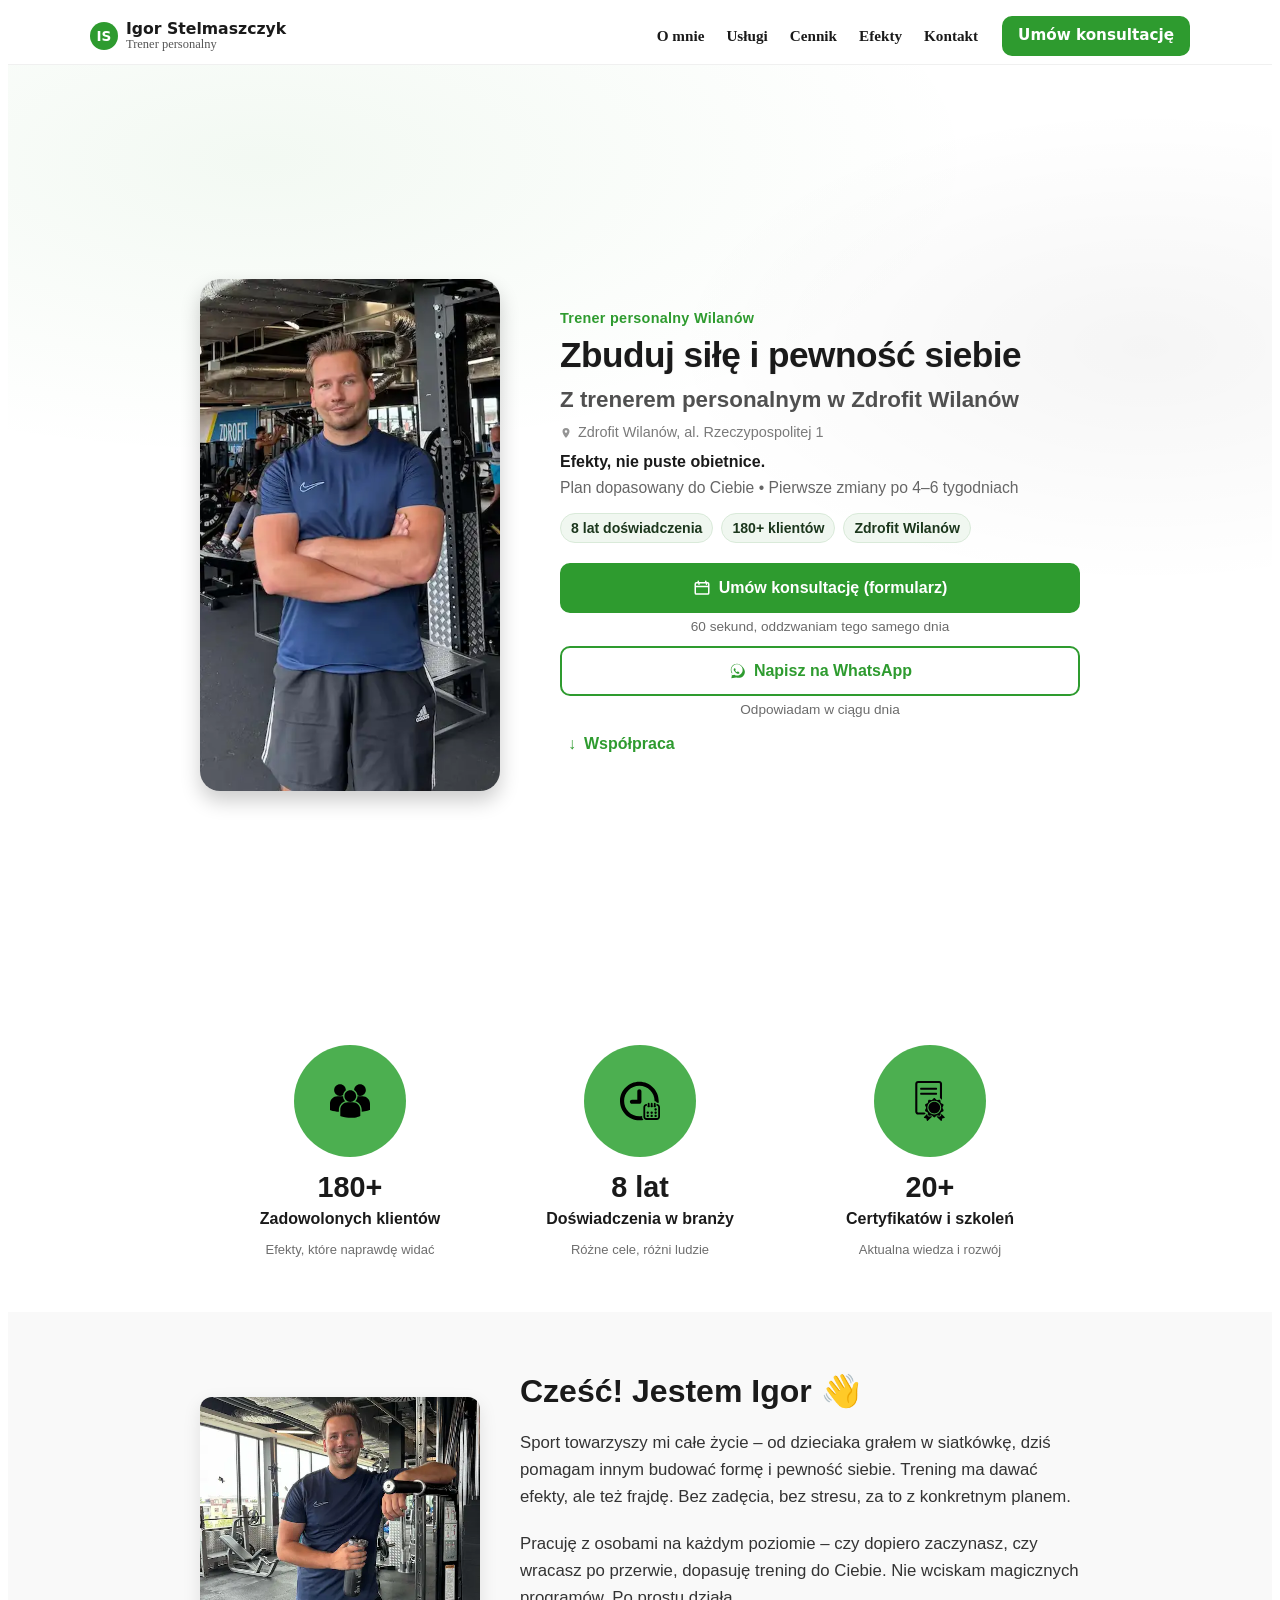
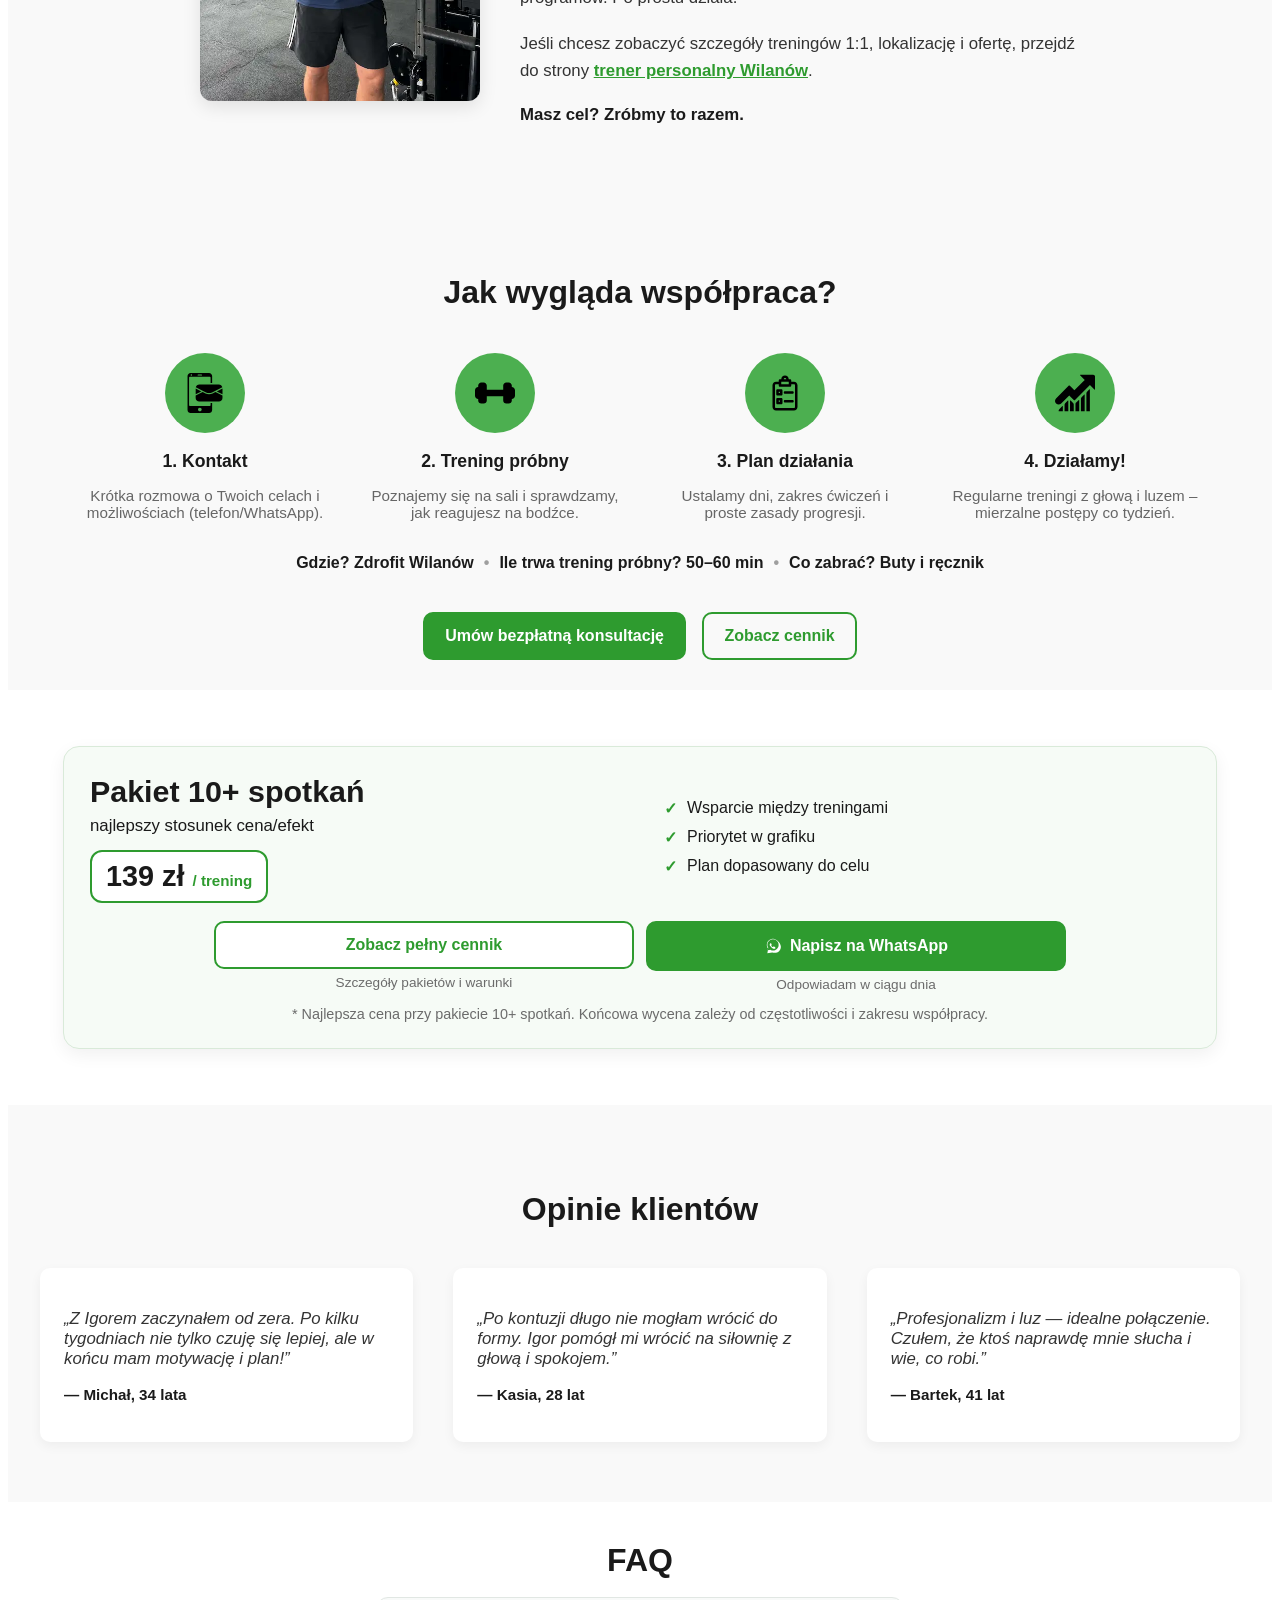
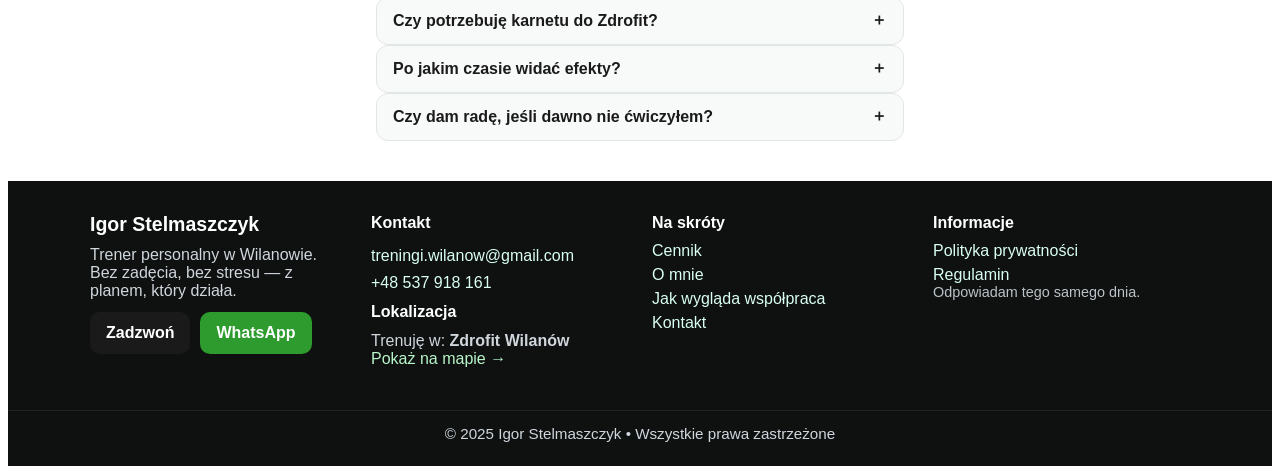
==== index.html @ c5eb010b "Update index.html" ====
<!doctype html>
<html lang="pl">
<head>
  <meta charset="utf-8">
  <meta http-equiv="x-ua-compatible" content="ie=edge">
  <meta name="viewport" content="width=device-width, initial-scale=1, viewport-fit=cover">

  <title>Trener personalny Wilanów — Igor Stelmaszczyk | Zdrofit Wilanów</title>
  <meta name="description" content="Igor Stelmaszczyk — trener personalny w Zdrofit Wilanów. Plan dopasowany do Ciebie, pierwsze zmiany po 4–6 tygodniach. Umów bezpłatną konsultację.">
  <link rel="canonical" href="https://trenerwilanow.pl/">

  <!-- Preload hero (lokalnie z repo /lib/) -->
  <link rel="preload" as="image"
        href="/lib/IMG_4377-1-mf2g7usc.webp"
        imagesrcset="/lib/IMG_4377-1-mf2g7usc.webp"
        imagesizes="300px"
        fetchpriority="high">

  <!-- Open Graph / Twitter (absolutne pod finalną domenę) -->
  <meta property="og:type" content="website">
  <meta property="og:title" content="Trener personalny Wilanów — Igor Stelmaszczyk">
  <meta property="og:description" content="Efekty, nie puste obietnice. Z trenerem personalnym w Zdrofit Wilanów.">
  <meta property="og:image" content="https://trenerwilanow.pl/lib/IMG_4377-1-mf2g7usc.webp">
  <meta property="og:image:width" content="1200">
  <meta property="og:image:height" content="630">
  <meta property="og:url" content="https://trenerwilanow.pl/">
  <meta name="twitter:card" content="summary_large_image">

  <!-- Kolor motywu -->
  <meta name="theme-color" content="#2e9b2f">
  <meta name="color-scheme" content="light">

  <!-- JSON-LD (Person) -->
  <script type="application/ld+json">
  {
    "@context":"https://schema.org",
    "@type":"Person",
    "name":"Igor Stelmaszczyk",
    "jobTitle":"Trener personalny",
    "areaServed":"Warszawa, Wilanów",
    "image":"https://trenerwilanow.pl/lib/IMG_4377-1-mf2g7usc.webp",
    "url":"https://trenerwilanow.pl/",
    "sameAs":[ "https://wa.me/48537918161" ],
    "worksFor":{
      "@type":"HealthClub",
      "name":"Zdrofit Wilanów",
      "address":{"@type":"PostalAddress","streetAddress":"al. Rzeczypospolitej 1","addressLocality":"Warszawa","addressCountry":"PL"}
    },
    "telephone":"+48537918161",
    "email":"treningi.wilanow@gmail.com"
  }
  </script>

  <!-- Reset + fix -->
  <style>
    html{scroll-behavior:smooth}
    html,body{background:#fff; color:#1a1a1a}
    .visually-hidden{position:absolute!important;width:1px;height:1px;margin:-1px;border:0;padding:0;white-space:nowrap;clip-path:inset(50%);clip:rect(0 0 0 0);overflow:hidden}
    #site-header.is-scrolled{ box-shadow:0 8px 16px rgba(0,0,0,.06); border-color:rgba(0,0,0,.03); }
  </style>
</head>
<body>
  <a href="#ig-hero" class="visually-hidden">Przejdź do treści</a>

  <!-- Sprite SVG -->
  <svg xmlns="http://www.w3.org/2000/svg" style="display:none;">
    <symbol id="ico-wa" viewBox="0 0 32 32" fill="currentColor" aria-hidden="true">
      <path d="M19.1 17.4c-.2-.1-1.3-.6-1.5-.7-.2-.1-.4-.1-.6.1-.2.2-.6.7-.7.8-.1.1-.3.2-.6.1-.2-.1-.9-.3-1.7-1-.6-.5-1-1.1-1.1-1.3-.1-.2 0-.4.1-.5s.5-.6.6-.8c.1-.2.1-.4 0-.5s-.6-1.4-.8-1.9-.4-.4-.6-.4h-.5c-.2 0-.5.1-.7.3-.2.2-.9.8-.9 2s1 2.4 1.1 2.6c.1.2 1.9 3 4.5 4.1.6.3 1.1.5 1.5.6.6.2 1.1.2 1.5.1.5-.1 1.3-.5 1.5-1.1.2-.6.2-1.1.1-1.2 0-.1-.2-.1-.4-.2z"/>
      <path d="M16 3C9.9 3 5 7.9 5 14c0 2.5.9 4.8 2.4 6.6L6 29l8.6-1.4c1.4.4 2.9.6 4.4.6 6.1 0 11-4.9 11-11S22.1 3 16 3zm0 20.9c-1.5 0-2.9-.4-4.1-1l-.3-.2-5 .8.9-4.8-.2-.3C6.4 17.1 6 15.6 6 14c0-5.5 4.5-10 10-10s10 4.5 10 10-4.5 9.9-10 9.9z"/>
    </symbol>
  </svg>
  <!-- HEADER -->
  <header id="site-header" role="banner">
    <div class="nav-wrap">
      <a class="brand" href="/" aria-label="Strona główna – Igor Stelmaszczyk">
        <span class="brand-mark" aria-hidden="true">IS</span>
        <span class="brand-text">
          <strong>Igor Stelmaszczyk</strong>
          <em>Trener personalny</em>
        </span>
      </a>

      <nav class="nav" role="navigation" aria-label="Główne">
        <ul>
          <li><a href="/o-mnie">O mnie</a></li>
          <li><a href="/uslugi">Usługi</a></li>
          <li><a href="/cennik">Cennik</a></li>
          <li><a href="/efekty">Efekty</a></li>
          <li><a href="/umow-konsultacje">Kontakt</a></li>
        </ul>
      </nav>

      <div class="cta">
        <a class="hero-button btn-primary cta-desktop" href="/umow-konsultacje" aria-label="Umów konsultację – formularz">Umów konsultację</a>
        <a class="hero-button btn-wa cta-mobile"
           href="https://wa.me/48537918161?text=Cze%C5%9B%C4%87%20Igor%2C%20chc%C4%99%20kr%C3%B3tkiej%20konsultacji%20na%20WhatsApp.%20Imi%C4%99%3A%20__%2C%20cel%3A%20__"
           target="_blank" rel="noopener noreferrer" aria-label="Napisz na WhatsApp – nowa karta">
          <span class="wa-ico" aria-hidden="true">
            <svg width="16" height="16" focusable="false" aria-hidden="true"><use href="#ico-wa"/></svg>
          </span>
          WhatsApp
        </a>
      </div>

      <a href="#site-menu" class="nav-toggle" aria-label="Otwórz menu">
        <span class="bar"></span><span class="bar"></span><span class="bar"></span>
      </a>
    </div>
  </header>

  <!-- Mobile overlay menu -->
  <nav id="site-menu" class="mobile-menu" aria-label="Menu mobilne">
    <a href="#" class="close" aria-label="Zamknij menu">✕</a>
    <a href="/o-mnie">O mnie</a>
    <a href="/uslugi">Usługi</a>
    <a href="/cennik">Cennik</a>
    <a href="/efekty">Efekty</a>
    <a href="/umow-konsultacje">Kontakt</a>
    <a class="wa-link"
       href="https://wa.me/48537918161?text=Cze%C5%9B%C4%87%20Igor%2C%20chc%C4%99%20kr%C3%B3tkiej%20konsultacji%20na%20WhatsApp.%20Imi%C4%99%3A%20__%2C%20cel%3A%20__"
       target="_blank" rel="noopener noreferrer">
       <span class="wa-ico" aria-hidden="true">
         <svg width="16" height="16" focusable="false" aria-hidden="true"><use href="#ico-wa"/></svg>
       </span>
       Napisz na WhatsApp
    </a>
  </nav>
  <a href="#" class="menu-backdrop" aria-hidden="true"></a>

  <!-- ====== STYLE dla nagłówka + menu ====== -->
  <style>
    :root{
      --ff-sans:'Open Sans',system-ui,-apple-system,'Segoe UI',Roboto,'Helvetica Neue',Arial,sans-serif;
      --ff-head:'Poppins',system-ui,-apple-system,'Segoe UI',Roboto,'Helvetica Neue',Arial,sans-serif;
      --green:#2e9b2f; --green-700:#1f7e21;
    }

    #site-header{
      position:sticky; top:0; z-index:9999;
      min-height:56px; background:#fff;
      border-bottom:1px solid rgba(0,0,0,.06);
      -webkit-font-smoothing:antialiased;
      transition:box-shadow .2s, border-color .2s, background .2s;
    }
    @supports (backdrop-filter: blur(4px)){
      #site-header{ background:#ffffffcc; backdrop-filter:saturate(1.2) blur(4px); }
    }
    @media (max-width:900px){
      #site-header{ background:#fff; backdrop-filter:none; -webkit-backdrop-filter:none; }
    }

    #site-header .nav-wrap{
      max-width:1100px; margin:0 auto; padding:8px 16px;
      display:flex; align-items:center; gap:14px;
    }

    /* Brand */
    #site-header .brand{ display:flex; align-items:center; gap:8px; text-decoration:none; color:#1a1a1a; }
    #site-header .brand-mark{
      width:28px; height:28px; border-radius:50%;
      background:var(--green); color:#fff; display:inline-flex; align-items:center; justify-content:center;
      font-family:var(--ff-head); font-weight:700; font-size:.85rem;
    }
    #site-header .brand-text{ display:flex; flex-direction:column; line-height:1.05; }
    #site-header .brand-text strong{ font-family:var(--ff-head); font-size:.98rem; }
    #site-header .brand-text em{ font-style:normal; color:#555; font-size:.78rem; }

    /* Desktop nav */
    #site-header .nav{ margin-left:auto; }
    #site-header .nav ul{ display:flex; gap:14px; list-style:none; margin:0; padding:0; }
    #site-header .nav a{
      text-decoration:none; color:#1a1a1a; font-weight:700; font-size:.95rem;
      padding:6px 4px; border-radius:8px; position:relative;
    }
    #site-header .nav a:hover{ color:var(--green); }
    #site-header .nav a[aria-current="page"],
    #site-header .nav a.active{ color:var(--green); }
    #site-header .nav a[aria-current="page"]::after,
    #site-header .nav a.active::after{
      content:""; position:absolute; left:6px; right:6px; bottom:0;
      height:2px; background:var(--green); border-radius:2px;
    }

    /* CTA kompakt */
    #site-header .hero-button{
      display:inline-flex; align-items:center; justify-content:center;
      font-family:var(--ff-sans); font-weight:700; font-size:.95rem; line-height:1;
      padding:10px 14px; min-height:40px; border-radius:10px; border:2px solid;
      text-decoration:none; white-space:nowrap; box-sizing:border-box;
      transition:background-color .25s, border-color .25s, color .25s;
    }
    #site-header .btn-primary{ background:var(--green); color:#fff; border-color:var(--green); }
    #site-header .btn-primary:hover{ background:var(--green-700); border-color:var(--green-700); }
    #site-header .btn-wa{ background:transparent; color:var(--green); border-color:var(--green); }
    #site-header .btn-wa:hover{ background:var(--green); color:#fff; }
    #site-header .wa-ico{ display:inline-flex; margin-right:6px; }

    #site-header .cta{ display:flex; gap:8px; margin-left:6px; }
    #site-header .cta-desktop{ display:inline-flex; }
    #site-header .cta-mobile{ display:none; }

    /* Hamburger */
    #site-header .nav-toggle{ margin-left:6px; padding:6px; border-radius:8px; display:none; cursor:pointer; }
    #site-header .nav-toggle .bar{ display:block; width:20px; height:2px; background:#1a1a1a; margin:3px 0; }

    /* Mobile overlay menu */
    .mobile-menu{
      position:fixed; left:12px; right:12px; top:52px; z-index:10000;
      background:#fff; border:1px solid #eee; border-radius:14px;
      box-shadow:0 14px 34px rgba(0,0,0,.12);
      padding:12px; opacity:0; transform:translateY(-6px);
      pointer-events:none; visibility:hidden;
      transition:opacity .18s ease, transform .18s ease, visibility 0s linear .18s;
      contain: layout paint style;
    }
    .mobile-menu a{ display:block; padding:12px; border-radius:10px; text-decoration:none; color:#1a1a1a; font-weight:700; }
    .mobile-menu a:hover{ background:#f6fbf6; color:var(--green); }
    .mobile-menu .close{ text-align:right; font-size:1.1rem; padding:8px 10px; }
    .mobile-menu .wa-link{ margin-top:4px; border:2px solid var(--green); color:var(--green); text-align:center; }
    .mobile-menu .wa-link:hover{ background:var(--green); color:#fff; }

    .menu-backdrop{ position:fixed; inset:0; z-index:9998; display:none; background:transparent; }
    .mobile-menu:target{ opacity:1; transform:translateY(0); pointer-events:auto; visibility:visible; transition-delay:0s; }
    #site-menu:target + .menu-backdrop{ display:block; }
    html:has(#site-menu:target){ overflow:hidden; }

    /* Responsywność */
    @media (max-width:900px){
      #site-header .nav{ display:none !important; }
      #site-header .nav-toggle{ display:inline-block !important; }
      #site-header .cta-desktop{ display:none !important; }
      #site-header .cta-mobile{ display:inline-flex !important; }
    }
    @media (max-width:360px){
      #site-header .brand-text strong{ font-size:.95rem; }
      #site-header .brand-text em{ font-size:.76rem; }
      #site-header .hero-button{ padding:9px 12px; min-height:38px; font-size:.92rem; }
    }

    /* A11y + offset scrolla */
    #site-header a:focus-visible, .mobile-menu a:focus-visible{ outline:3px solid var(--green); outline-offset:2px; }
    #coop-sec, #opinie-klientow, #formularz { scroll-margin-top: 90px; }

    /* Redukcja animacji */
    @media (prefers-reduced-motion: reduce){
      *{ transition:none !important; }
    }
  </style>

  <script>
    document.addEventListener('DOMContentLoaded', function(){
      // Cień nagłówka przy scrollu
      var h=document.getElementById('site-header');
      function s(){ h.classList.toggle('is-scrolled', window.scrollY>4); }
      s(); window.addEventListener('scroll', s, {passive:true});

      // aria-current na aktywnym linku
      var here = location.pathname.replace(/\/+$/,'');
      document.querySelectorAll('#site-header .nav a').forEach(function(a){
        var path = a.getAttribute('href').replace(/\/+$/,'');
        if(path && path === here){ a.setAttribute('aria-current','page'); }
      });
    });
  </script>

  <!-- === WhatsApp FAB (mobile) === -->
  <style>
    @keyframes pulse { 0%,100%{transform:scale(1)} 50%{transform:scale(1.08)} }
    #whatsapp-fixed{
      position:fixed; bottom:20px; right:20px; z-index:9999;
      width:58px; height:58px; border-radius:50%;
      background:#25D366; color:#fff;
      display:flex; align-items:center; justify-content:center;
      text-decoration:none; box-shadow:0 8px 20px rgba(0,0,0,.25);
      animation:pulse 2s infinite; line-height:0;
    }
    #whatsapp-fixed svg{ width:28px; height:28px; fill:#fff; display:inline-block; }
    #whatsapp-fixed:focus-visible{ outline:3px solid var(--green-700); outline-offset:2px; }
    @media (min-width:769px){ #whatsapp-fixed{ display:none; } }
    @media (prefers-reduced-motion: reduce){ #whatsapp-fixed{ animation:none; } }
  </style>

  <a id="whatsapp-fixed"
     href="https://wa.me/48537918161?text=Cze%C5%9B%C4%87!%20Chc%C4%99%20um%C3%B3wi%C4%87%20bezp%C5%82atn%C4%85%20konsultacj%C4%99%20treningow%C4%85"
     target="_blank" rel="noopener noreferrer"
     title="Napisz na WhatsApp" aria-label="Napisz na WhatsApp">
    <svg aria-hidden="true" focusable="false"><use href="#ico-wa"/></svg>
  </a>

  <!-- === HERO === -->
  <section id="ig-hero">
    <div class="hero">
      <div class="hero-image">
        <img
          class="hero-photo"
          src="/lib/IMG_4377-1-mf2g7usc.webp"
          alt="Trener personalny Wilanów – Igor Stelmaszczyk"
          title="Trener personalny Zdrofit Wilanów — Igor Stelmaszczyk"
          width="2120" height="3622"
          decoding="async" fetchpriority="high"
          onload="this.classList.add('loaded')">
      </div>

      <div class="hero-text">
        <p class="eyebrow">Trener personalny Wilanów</p>
        <h1>Zbuduj siłę i pewność siebie</h1>
        <h2>Z trenerem personalnym w Zdrofit Wilanów</h2>

        <p class="lead">
          <span class="loc-ico" aria-hidden="true">
            <svg viewBox="0 0 24 24" width="12" height="12" fill="currentColor" focusable="false" aria-hidden="true">
              <path d="M12 2a7 7 0 0 0-7 7c0 5.25 7 13 7 13s7-7.75 7-13a7 7 0 0 0-7-7zm0 9.5a2.5 2.5 0 1 1 0-5 2.5 2.5 0 0 1 0 5z"/>
            </svg>
          </span>
          <a class="map" href="https://www.google.com/maps/search/?api=1&query=Zdrofit%20Wilan%C3%B3w%2C%20al.%20Rzeczypospolitej%201" target="_blank" rel="noopener noreferrer">
            Zdrofit Wilanów, al.&nbsp;Rzeczypospolitej&nbsp;1
          </a>
        </p>

        <p class="claim">Efekty, nie puste obietnice.</p>
        <p class="subclaim">Plan dopasowany do Ciebie • Pierwsze zmiany po 4–6 tygodniach</p>

        <ul class="usp-chips" aria-label="Najważniejsze korzyści">
          <li>8 lat doświadczenia</li>
          <li>180+ klientów</li>
          <li>Zdrofit Wilanów</li>
        </ul>

        <div class="cta-row">
          <div class="cta-item is-form">
            <a class="hero-button" href="/umow-konsultacje" aria-label="Umów konsultację – przejdź do formularza">
              <span aria-hidden="true" style="margin-right:8px;display:inline-flex;">
                <svg viewBox="0 0 24 24" width="18" height="18" fill="currentColor" aria-hidden="true">
                  <path d="M7 2a1 1 0 0 1 1 1v1h8V3a1 1 0 1 1 2 0v1h1.5A2.5 2.5 0 0 1 22 6.5v12A2.5 2.5 0 0 1 19.5 21h-15A2.5 2.5 0 0 1 2 18.5v-12A2.5 2.5 0 0 1 4.5 4H6V3a1 1 0 0 1 1-1zM4.5 6A.5.5 0 0 0 4 6.5V9h16V6.5a.5.5 0 0 0-.5-.5H19v1a1 1 0 1 1-2 0V6H9v1a1 1 0 1 1-2 0V6H4.5zM20 11H4v7.5c0 .28.22.5.5.5h15c.28 0 .5-.22.5-.5V11z"/>
                </svg>
              </span>
              Umów konsultację (formularz)
            </a>
            <small class="cta-sub">60 sekund, oddzwaniam tego samego dnia</small>
          </div>

          <div class="cta-item is-wa">
            <a class="hero-button" href="https://wa.me/48537918161?text=Cze%C5%9B%C4%87%2C%20chc%C4%99%20um%C3%B3wi%C4%87%20bezp%C5%82atn%C4%85%20konsultacj%C4%99.%20Imi%C4%99%3A%20__%2C%20cel%3A%20__" target="_blank" rel="noopener noreferrer" aria-label="Napisz do mnie na WhatsApp – otworzy aplikację">
              <span class="wa-ico" aria-hidden="true" style="margin-right:8px;display:inline-flex;">
                <svg width="18" height="18" focusable="false" aria-hidden="true"><use href="#ico-wa"/></svg>
              </span>
              Napisz na WhatsApp
            </a>
            <small class="cta-sub">Odpowiadam w ciągu dnia</small>
          </div>
        </div>

        <p class="below-cta">
          <a href="#coop-sec" class="scroll-down" aria-label="Przejdź do sekcji: Jak wygląda współpraca">
            <span class="arr" aria-hidden="true">↓</span> Współpraca
          </a>
        </p>
      </div>
    </div>

    <style>
      #ig-hero{
        font-family:'Open Sans',sans-serif;
        -webkit-font-smoothing:antialiased;
        background:
          radial-gradient(1200px 500px at 20% 10%, rgba(46,155,47,.06), transparent 60%),
          radial-gradient(800px 400px at 90% 30%, rgba(0,0,0,.04), transparent 60%),
          #fff;
      }
      #ig-hero .hero{ display:flex; flex-direction:row; align-items:center; justify-content:center; min-height:calc(100vh - 80px); padding:60px 40px; gap:60px; }
      #ig-hero .hero-image img{
        width:300px; height:auto; max-width:100%;
        border-radius:20px; display:block; box-shadow:0 10px 20px rgba(0,0,0,.2);
        opacity:0; transition:opacity .35s ease; aspect-ratio:2120/3622;
      }
      #ig-hero .hero-image img.loaded{ opacity:1; }
      #ig-hero .hero-text{ max-width:520px; }
      #ig-hero .eyebrow{ margin:0 0 6px; font:700 .9rem/1 'Open Sans',sans-serif; letter-spacing:.02em; color:var(--green); }
      #ig-hero h1{ font-family:'Poppins',sans-serif; font-size:2.2rem; font-weight:600; margin:0 0 8px; letter-spacing:-.5px; line-height:1.3; max-width:28ch; text-shadow:0 1px 2px rgba(0,0,0,.05); }
      #ig-hero h2{ font-family:'Poppins',sans-serif; font-size:1.4rem; font-weight:600; color:#505050; margin:2px 0 8px; line-height:1.35; }
      #ig-hero .lead{ margin:0 0 12px; color:#7a7a7a; font-size:.9rem; font-weight:500; display:inline-flex; align-items:center; gap:6px; }
      #ig-hero .lead .map{ color:inherit; text-decoration:none; border-bottom:1px dotted currentColor; border-bottom-color:transparent; }
      #ig-hero .lead .map:hover, #ig-hero .lead .map:focus-visible{ border-bottom-color: currentColor; }
      #ig-hero .lead .loc-ico{ display:inline-flex; transform:translateY(1px); opacity:.8; }
      #ig-hero .lead .loc-ico svg{ width:12px; height:12px; }
      #ig-hero .claim{ margin:0 0 8px; color:#1a1a1a; font-weight:700; }
      #ig-hero .subclaim{ margin:0 0 16px; color:#666; font-size:.98rem; }
      #ig-hero .usp-chips{ display:flex; gap:8px; flex-wrap:wrap; margin:8px 0 20px; padding:0; list-style:none; }
      #ig-hero .usp-chips li{ padding:6px 10px; border-radius:999px; background:#f0f7f0; color:#1c371d; font-weight:700; font-size:.88rem; border:1px solid #d9ead9; }
      #ig-hero .cta-row{ display:flex; gap:12px; flex-wrap:wrap; }
      #ig-hero .cta-item{ display:flex; flex-direction:column; align-items:stretch; flex:1 1 260px; }
      #ig-hero .cta-item .hero-button{ display:inline-flex; align-items:center; justify-content:center; text-decoration:none; border-radius:10px; min-height:48px; padding:14px 20px; font-weight:700; font-size:1rem; line-height:1; transition:background-color .25s ease, border-color .25s ease, transform .05s ease, color .25s ease; box-sizing:border-box; text-align:center; white-space:normal; border:2px solid; }
      #ig-hero .cta-sub{ margin-top:6px; font-size:.85rem; color:#6b6b6b; text-align:center; }
      #ig-hero .cta-item.is-form{ order:1; }
      #ig-hero .cta-item.is-wa { order:2; }
      #ig-hero .cta-item.is-form .hero-button{ background:var(--green); color:#fff; border-color:var(--green); }
      #ig-hero .cta-item.is-wa .hero-button{ background:transparent; color:var(--green); border-color:var(--green); }
      #ig-hero .cta-item.is-form .hero-button:hover{ background:var(--green-700); border-color:var(--green-700); }
      #ig-hero .cta-item.is-wa .hero-button:hover{ background:var(--green); color:#fff; }
      #ig-hero .hero-button:active{ transform:translateY(1px); }
      #ig-hero .wa-ico{ display:inline-flex; vertical-align:middle; }
      #ig-hero .below-cta{ margin:12px 0 0; }
      #ig-hero .scroll-down{ display:inline-flex; align-items:center; gap:8px; color:var(--green); font-weight:700; text-decoration:none; padding:6px 8px; border-radius:8px; }
      #ig-hero .scroll-down:hover{ text-decoration:underline; }
      #ig-hero .scroll-down .arr{ display:inline-block; animation: heroArrBounce 1.8s ease-in-out infinite; }
      @keyframes heroArrBounce{ 0%,100%{transform:translateY(0);} 50%{transform:translateY(4px);} }
      @media (max-width:768px){
        #ig-hero .hero{ flex-direction:column; text-align:center; padding:32px 16px; gap:22px; min-height:auto; }
        #ig-hero .hero-image img{ width:min(68vw,240px); box-shadow:0 8px 18px rgba(0,0,0,.16); }
        #ig-hero h1{ font-size:1.65rem; }
        #ig-hero h2{ font-size:1.15rem; }
        #ig-hero .lead{ font-size:.88rem; }
        #ig-hero .lead .map{ white-space:nowrap; }
        #ig-hero .subclaim{ font-size:.94rem; margin-bottom:14px; }
        #ig-hero .usp-chips{ justify-content:center; }
        #ig-hero .usp-chips li{ font-size:.86rem; }
        #ig-hero .cta-item.is-wa { order:1; }
        #ig-hero .cta-item.is-form{ order:2; }
        #ig-hero .cta-item.is-wa .hero-button{ background:var(--green); color:#fff; border-color:var(--green); }
        #ig-hero .cta-item.is-form .hero-button{ background:transparent; color:var(--green); border-color:var(--green); }
      }
      @media (max-width:360px){
        #ig-hero .hero{ padding:24px 14px; gap:16px; }
        #ig-hero .hero-image img{ width:min(70vw,220px); }
        #ig-hero .cta-item .hero-button{ padding:12px 14px; font-size:.95rem; }
      }
      #ig-hero .hero-button:focus-visible, #ig-hero .scroll-down:focus-visible{ outline:3px solid var(--green); outline-offset:2px; }
      @media (prefers-reduced-motion: reduce){
        #ig-hero *{ animation:none !important; transition:none !important; }
        #ig-hero .hero-image img{ opacity:1 !important; }
      }
      #coop-sec{ scroll-margin-top: 90px; }
    </style>

    <script>
      // Smooth scroll do #coop-sec
      document.addEventListener('DOMContentLoaded', function(){
        var link = document.querySelector('#ig-hero .scroll-down');
        if(link){
          link.addEventListener('click', function(e){
            var target = document.querySelector('#coop-sec');
            if(target){
              e.preventDefault();
              target.scrollIntoView({behavior:'smooth', block:'start'});
            }
          });
        }
      });
    </script>
  </section>
  <!-- === Statystyki (3 boxy) === -->
  <section id="stats" style="background:#fff; font-family:'Open Sans',sans-serif;">
    <div style="display:flex; flex-wrap:wrap; justify-content:center; gap:40px; padding:40px 20px;">
      <!-- BOX 1 -->
      <div style="flex:1 1 220px; max-width:250px; text-align:center; animation:fadeIn 1s ease-in-out;">
        <div style="background:#4CAF50; border-radius:50%; padding:16px; width:80px; height:80px; margin:0 auto 14px; display:flex; align-items:center; justify-content:center;">
          <img src="/lib/6-md6a1v5m.svg" alt="Zadowoleni klienci" loading="lazy" decoding="async" width="40" height="40" style="width:40px; height:40px; object-fit:contain;">
        </div>
        <h2 style="margin:0; font-family:'Poppins',sans-serif; font-weight:700; font-size:1.8rem;">180+</h2>
        <p style="margin:6px 0 2px; font-size:1rem; font-weight:600; color:#1a1a1a;">Zadowolonych klientów</p>
        <p style="font-size:13px; color:#6e6e6e; line-height:1.4;">Efekty, które naprawdę widać</p>
      </div>

      <!-- BOX 2 -->
      <div style="flex:1 1 220px; max-width:250px; text-align:center; animation:fadeIn 1.2s ease-in-out;">
        <div style="background:#4CAF50; border-radius:50%; padding:16px; width:80px; height:80px; margin:0 auto 14px; display:flex; align-items:center; justify-content:center;">
          <img src="/lib/5-md69zcjz.svg" alt="Doświadczenie" loading="lazy" decoding="async" width="40" height="40" style="width:40px; height:40px; object-fit:contain;">
        </div>
        <h2 style="margin:0; font-family:'Poppins',sans-serif; font-weight:700; font-size:1.8rem;">8 lat</h2>
        <p style="margin:6px 0 2px; font-size:1rem; font-weight:600; color:#1a1a1a;">Doświadczenia w branży</p>
        <p style="font-size:13px; color:#6e6e6e; line-height:1.4;">Różne cele, różni ludzie</p>
      </div>

      <!-- BOX 3 -->
      <div style="flex:1 1 220px; max-width:250px; text-align:center; animation:fadeIn 1.4s ease-in-out;">
        <div style="background:#4CAF50; border-radius:50%; padding:16px; width:80px; height:80px; margin:0 auto 14px; display:flex; align-items:center; justify-content:center;">
          <img src="/lib/7-md6ahbnn.svg" alt="Certyfikaty" loading="lazy" decoding="async" width="40" height="40" style="width:40px; height:40px; object-fit:contain;">
        </div>
        <h2 style="margin:0; font-family:'Poppins',sans-serif; font-weight:700; font-size:1.8rem;">20+</h2>
        <p style="margin:6px 0 2px; font-size:1rem; font-weight:600; color:#1a1a1a;">Certyfikatów i szkoleń</p>
        <p style="font-size:13px; color:#6e6e6e; line-height:1.4;">Aktualna wiedza i rozwój</p>
      </div>
    </div>
  </section>

  <style>
    @keyframes fadeIn { from{opacity:0; transform:translateY(20px)} to{opacity:1; transform:translateY(0)} }
  </style>

  <!-- === About mini === -->
  <section id="about-mini" style="background:#f9f9f9;">
    <div class="wrap" style="padding:60px 20px; max-width:1100px; margin:0 auto;
                             display:flex; flex-wrap:wrap; justify-content:center; align-items:center; gap:40px;
                             font-family:'Open Sans', sans-serif; position:relative;">
      <div class="img" style="flex:0 1 280px; max-width:280px;">
        <img src="/lib/1-mf2gfur7.webp"
             alt="Igor – trener personalny" loading="lazy" decoding="async"
             style="display:block; width:100%; border-radius:12px; box-shadow:0 6px 18px rgba(0,0,0,0.1);" />
      </div>

      <div class="txt" style="flex:1 1 320px; max-width:560px; min-width:260px; position:relative; z-index:1;">
        <h2 style="margin:0 0 20px; font-family:'Poppins', sans-serif; font-size:2rem; font-weight:600;">
          Cześć! Jestem Igor 👋
        </h2>

        <p style="font-size:1.05rem; line-height:1.6; margin:0 0 20px; color:#333;">
          Sport towarzyszy mi całe życie – od dzieciaka grałem w siatkówkę, dziś pomagam innym budować formę i pewność siebie.
          Trening ma dawać efekty, ale też frajdę. Bez zadęcia, bez stresu, za to z konkretnym planem.
        </p>

        <p style="font-size:1.05rem; line-height:1.6; margin:0 0 20px; color:#333;">
          Pracuję z osobami na każdym poziomie – czy dopiero zaczynasz, czy wracasz po przerwie, dopasuję trening do Ciebie.
          Nie wciskam magicznych programów. Po prostu działa.
        </p>

        <p style="font-size:1.05rem; line-height:1.6; margin:0 0 20px; color:#333;">
          Jeśli chcesz zobaczyć szczegóły treningów 1:1, lokalizację i ofertę, przejdź do strony
          <a href="/trener-personalny-wilanow/" style="color:#2e9b2f; font-weight:700;">trener personalny Wilanów</a>.
        </p>

        <p style="font-size:1.05rem; font-weight:700; color:#1a1a1a; margin:0;">
          Masz cel? Zróbmy to razem.
        </p>
      </div>
    </div>

    <style>
      @media (max-width:768px){
        #about-mini .wrap{ flex-direction:column; gap:22px; }
        #about-mini .img{ max-width:240px; }
        #about-mini h2{ font-size:1.6rem !important; }
      }
    </style>
  </section>

  <!-- === Jak wygląda współpraca === -->
  <section id="coop-sec" style="background-color:#f9f9f9; padding:60px 20px 30px; font-family:'Open Sans',sans-serif;">
    <h2 style="text-align:center; margin-bottom:40px; font-family:'Poppins',sans-serif; font-size:2rem; font-weight:600; line-height:1.3;">
      Jak wygląda<br style="display:none;" /> współpraca?
    </h2>

    <ol class="steps" style="display:flex; justify-content:center; align-items:flex-start; gap:40px; flex-wrap:wrap; margin:0; padding:0; list-style:none;">
      <li class="step" style="flex:1 1 200px; max-width:250px; text-align:center;">
        <div style="margin:0 auto 12px; background-color:#4CAF50; border-radius:50%; width:80px; height:80px; display:flex; align-items:center; justify-content:center;">
          <img src="/lib/10-md6dcaca.svg" alt="Ikona: konsultacja" loading="lazy" decoding="async" width="40" height="40" style="width:40px; height:40px;" />
        </div>
        <h3 style="font-family:'Poppins',sans-serif; font-size:1.1rem; margin-bottom:8px;">1. Kontakt</h3>
        <p style="font-size:0.95rem; color:#666;">Krótka rozmowa o Twoich celach i możliwościach (telefon/WhatsApp).</p>
      </li>

      <li class="step" style="flex:1 1 200px; max-width:250px; text-align:center;">
        <div style="margin:0 auto 12px; background-color:#4CAF50; border-radius:50%; width:80px; height:80px; display:flex; align-items:center; justify-content:center;">
          <img src="/lib/14-md6dsaon.svg" alt="Ikona: trening próbny" loading="lazy" decoding="async" width="40" height="40" style="width:40px; height:40px;" />
        </div>
        <h3 style="font-family:'Poppins',sans-serif; font-size:1.1rem; margin-bottom:8px;">2. Trening próbny</h3>
        <p style="font-size:0.95rem; color:#666;">Poznajemy się na sali i sprawdzamy, jak reagujesz na bodźce.</p>
      </li>

      <li class="step" style="flex:1 1 200px; max-width:250px; text-align:center;">
        <div style="margin:0 auto 12px; background-color:#4CAF50; border-radius:50%; width:80px; height:80px; display:flex; align-items:center; justify-content:center;">
          <img src="/lib/12-md6dhwga.svg" alt="Ikona: plan działania" loading="lazy" decoding="async" width="40" height="40" style="width:40px; height:40px;" />
        </div>
        <h3 style="font-family:'Poppins',sans-serif; font-size:1.1rem; margin-bottom:8px;">3. Plan działania</h3>
        <p style="font-size:0.95rem; color:#666;">Ustalamy dni, zakres ćwiczeń i proste zasady progresji.</p>
      </li>

      <li class="step" style="flex:1 1 200px; max-width:250px; text-align:center;">
        <div style="margin:0 auto 12px; background-color:#4CAF50; border-radius:50%; width:80px; height:80px; display:flex; align-items:center; justify-content:center;">
          <img src="/lib/13-md6dir7j.svg" alt="Ikona: działamy" loading="lazy" decoding="async" width="40" height="40" style="width:40px; height:40px;" />
        </div>
        <h3 style="font-family:'Poppins',sans-serif; font-size:1.1rem; margin-bottom:8px;">4. Działamy!</h3>
        <p style="font-size:0.95rem; color:#666;">Regularne treningi z głową i luzem – mierzalne postępy co tydzień.</p>
      </li>
    </ol>

    <div class="mini-meta" style="margin:18px auto 0; text-align:center;">
      <ul style="display:flex; flex-wrap:wrap; justify-content:center; align-items:center; gap:10px; padding:0; margin:0; list-style:none; color:#1a1a1a; font-weight:600;">
        <li>Gdzie? <span style="font-weight:700;">Zdrofit Wilanów</span></li>
        <li aria-hidden="true" style="opacity:.4;">•</li>
        <li>Ile trwa trening próbny? <span style="font-weight:700;">50–60&nbsp;min</span></li>
        <li aria-hidden="true" style="opacity:.4;">•</li>
        <li>Co zabrać? <span style="font-weight:700;">Buty i ręcznik</span></li>
      </ul>
    </div>

    <div class="cta-wrap" style="text-align:center; padding:40px 0 0;">
      <a class="hero-button btn-fill cta-desktop"
         href="/umow-konsultacje"
         aria-label="Umów bezpłatną konsultację – formularz">
         Umów bezpłatną konsultację
      </a>

      <a class="hero-button btn-fill cta-mobile"
         href="https://wa.me/48537918161?text=Cze%C5%9B%C4%87%20Igor%2C%20chc%C4%99%20um%C3%B3wi%C4%87%20bezp%C5%82atn%C4%85%20konsultacj%C4%99%20na%20WhatsApp.%20Termin%3A%20__%2C%20godz.%3A%20__"
         aria-label="Umów bezpłatną konsultację – WhatsApp">
         Umów bezpłatną konsultację
      </a>

      <a class="hero-button btn-outline"
         href="/cennik"
         aria-label="Zobacz cennik">
         Zobacz cennik
      </a>
    </div>

    <style>
      @keyframes fadeInUp{ from{ transform:translateY(30px); opacity:.001; } to{ transform:translateY(0); opacity:1; } }
      @media (prefers-reduced-motion: no-preference){
        #coop-sec .step{ animation:fadeInUp .6s ease both; }
        #coop-sec .step:nth-child(2){ animation-delay:.12s; }
        #coop-sec .step:nth-child(3){ animation-delay:.24s; }
        #coop-sec .step:nth-child(4){ animation-delay:.36s; }
      }

      #coop-sec .hero-button{
        display:inline-flex; align-items:center; justify-content:center;
        font-family:'Open Sans',sans-serif; font-weight:700; font-size:1rem; line-height:1;
        padding:14px 20px; min-height:48px; border-radius:10px;
        text-decoration:none; box-sizing:border-box; white-space:normal; text-align:center;
        transition:background-color .25s ease, border-color .25s ease, color .25s ease;
        border:2px solid transparent;
      }
      #coop-sec .btn-fill{ background:#2e9b2f; color:#fff; border-color:#2e9b2f; }
      #coop-sec .btn-fill:hover{ background:#1f7e21; border-color:#1f7e21; }
      #coop-sec .btn-outline{ background:transparent; color:#2e9b2f; border-color:#2e9b2f; }
      #coop-sec .btn-outline:hover{ background:#2e9b2f; color:#fff; }

      #coop-sec .cta-desktop{ display:inline-flex; }
      #coop-sec .cta-mobile { display:none; }
      #coop-sec .btn-outline{ margin-left:12px; }

      @media (max-width:768px){
        #coop-sec .cta-desktop{ display:none !important; }
        #coop-sec .cta-mobile { display:inline-flex !important; }

        #coop-sec .cta-wrap{
          display:flex; flex-wrap:wrap; justify-content:center;
          gap:12px; padding-top:28px;
        }
        #coop-sec .cta-wrap .hero-button{
          flex:1 1 260px; width:auto;
        }
        #coop-sec .btn-outline{ margin-left:0 !important; }
      }
    </style>
  </section>

  <!-- === Wyróżnienie pakietu / cena === -->
  <section id="price-highlight" style="padding:56px 20px; font-family:'Open Sans',sans-serif;">
    <div class="band" style="max-width:1100px; margin:0 auto; background:#f6fbf6; border:1px solid #d9ead9;
      border-radius:16px; box-shadow:0 6px 18px rgba(0,0,0,.06); padding:26px;">

      <div class="row" style="display:flex; gap:28px; align-items:center; flex-wrap:wrap;">
        <div class="col col-main" style="flex:1 1 380px; min-width:280px;">
          <h2 style="margin:0 0 6px; font-family:'Poppins',sans-serif; font-size:1.9rem; font-weight:700; line-height:1.2;">
            Pakiet 10+ spotkań
          </h2>
          <p style="margin:0 0 14px; color:#1a1a1a; font-size:1.05rem;">najlepszy stosunek cena/efekt</p>

          <div class="price-badge" style="display:inline-flex; align-items:baseline; gap:8px; background:#fff; border:2px solid #2e9b2f;
            border-radius:12px; padding:10px 14px; box-sizing:border-box;">
            <span style="font-family:'Poppins',sans-serif; font-weight:700; font-size:1.8rem; line-height:1;">139 zł</span>
            <span style="color:#2e9b2f; font-weight:700; font-size:.95rem;">/ trening</span>
          </div>
        </div>

        <div class="col col-benefits" style="flex:1 1 360px; min-width:280px;">
          <ul style="list-style:none; padding:0; margin:0; display:grid; gap:10px;">
            <li style="display:flex; gap:10px; align-items:flex-start;"><span aria-hidden="true" style="color:#2e9b2f; font-weight:700;">✓</span><span>Wsparcie między treningami</span></li>
            <li style="display:flex; gap:10px; align-items:flex-start;"><span aria-hidden="true" style="color:#2e9b2f; font-weight:700;">✓</span><span>Priorytet w grafiku</span></li>
            <li style="display:flex; gap:10px; align-items:flex-start;"><span aria-hidden="true" style="color:#2e9b2f; font-weight:700;">✓</span><span>Plan dopasowany do celu</span></li>
          </ul>
        </div>
      </div>

      <div class="cta-row" style="display:flex; gap:12px; flex-wrap:wrap; justify-content:center; margin-top:18px;">
        <div class="cta-item is-price" style="display:flex; flex-direction:column; flex:1 1 260px; max-width:420px;">
          <a class="hero-button" href="/cennik" aria-label="Zobacz pełny cennik"
             style="display:inline-flex; align-items:center; justify-content:center; font-weight:700; font-size:1rem; line-height:1;
             padding:14px 20px; min-height:48px; border-radius:10px; text-decoration:none; box-sizing:border-box;
             border:2px solid #2e9b2f; color:#2e9b2f; background:#fff; transition:background-color .25s, border-color .25s, color .25s;">
            Zobacz pełny cennik
          </a>
          <small class="cta-sub" style="margin-top:6px; font-size:.85rem; color:#6b6b6b; text-align:center;">Szczegóły pakietów i warunki</small>
        </div>

        <div class="cta-item is-wa" style="display:flex; flex-direction:column; flex:1 1 260px; max-width:420px;">
          <a class="hero-button"
             href="https://wa.me/48537918161?text=Cze%C5%9B%C4%87%2C%20chc%C4%99%20sprawdzi%C4%87%20ceny%20i%20dostępne%20terminy.%20Imi%C4%99%3A%20__%2C%20cel%3A%20__"
             target="_blank" rel="noopener noreferrer" aria-label="Napisz na WhatsApp – otworzy aplikację"
             style="display:inline-flex; align-items:center; justify-content:center; font-weight:700; font-size:1rem; line-height:1;
             padding:14px 20px; min-height:48px; border-radius:10px; text-decoration:none; box-sizing:border-box;
             border:2px solid #2e9b2f; color:#fff; background:#2e9b2f; transition:background-color .25s, border-color .25s, color .25s;">
            <span aria-hidden="true" style="margin-right:8px; display:inline-flex;">
              <svg width="18" height="18" focusable="false" aria-hidden="true"><use href="#ico-wa"/></svg>
            </span>
            Napisz na WhatsApp
          </a>
          <small class="cta-sub" style="margin-top:6px; font-size:.85rem; color:#6b6b6b; text-align:center;">Odpowiadam w ciągu dnia</small>
        </div>
      </div>

      <p style="text-align:center; color:#6b6b6b; font-size:.9rem; margin:14px 0 0;">
        * Najlepsza cena przy pakiecie 10+ spotkań. Końcowa wycena zależy od częstotliwości i zakresu współpracy.
      </p>
    </div>

    <style>
      #price-highlight .hero-button:hover{ background:#1f7e21 !important; border-color:#1f7e21 !important; color:#fff !important; }
      @media (max-width:768px){
        #price-highlight .col-main, #price-highlight .col-benefits{ flex:1 1 100%; }
        #price-highlight .cta-item.is-wa{ order:1; }
        #price-highlight .cta-item.is-price{ order:2; }
      }
    </style>
  </section>
  <!-- === Opinie klientów === -->
  <section id="opinie-klientow" style="background:#f9f9f9; padding:60px 20px; font-family:'Open Sans',sans-serif;">
    <h2 style="text-align:center; margin-bottom:40px; font-family:'Poppins',sans-serif; font-size:2rem; font-weight:600; color:#1a1a1a;">
      Opinie klientów
    </h2>

    <div style="display:flex; flex-wrap:wrap; justify-content:center; gap:40px; max-width:1200px; margin:0 auto;">
      <div style="flex:1 1 300px; background:#fff; padding:24px; border-radius:10px; box-shadow:0 4px 12px rgba(0,0,0,0.05);">
        <p style="font-style:italic; font-size:1.05rem; color:#333;">„Z Igorem zaczynałem od zera. Po kilku tygodniach nie tylko czuję się lepiej, ale w końcu mam motywację i plan!”</p>
        <p style="font-weight:600; margin-top:15px; font-size:.95rem; color:#1a1a1a;">— Michał, 34 lata</p>
      </div>

      <div style="flex:1 1 300px; background:#fff; padding:24px; border-radius:10px; box-shadow:0 4px 12px rgba(0,0,0,0.05);">
        <p style="font-style:italic; font-size:1.05rem; color:#333;">„Po kontuzji długo nie mogłam wrócić do formy. Igor pomógł mi wrócić na siłownię z głową i spokojem.”</p>
        <p style="font-weight:600; margin-top:15px; font-size:.95rem; color:#1a1a1a;">— Kasia, 28 lat</p>
      </div>

      <div style="flex:1 1 300px; background:#fff; padding:24px; border-radius:10px; box-shadow:0 4px 12px rgba(0,0,0,0.05);">
        <p style="font-style:italic; font-size:1.05rem; color:#333;">„Profesjonalizm i luz — idealne połączenie. Czułem, że ktoś naprawdę mnie słucha i wie, co robi.”</p>
        <p style="font-weight:600; margin-top:15px; font-size:.95rem; color:#1a1a1a;">— Bartek, 41 lat</p>
      </div>
    </div>
  </section>

  <!-- === FAQ === -->
  <section id="faq" style="background:#fff; padding:40px 0; font-family:'Open Sans',sans-serif;">
    <h2 style="text-align:center; font-family:'Poppins',sans-serif; font-weight:600; font-size:2rem; margin:0 0 18px;">
      FAQ
    </h2>

    <div class="faq-wrap" style="max-width:560px; width:100%; margin:16px auto 0; padding:0 16px;">
      <details class="faq-item" style="background:#f8faf9; border:1px solid #e1e7e3; border-radius:12px; padding:14px 16px; width:100%; box-sizing:border-box;">
        <summary class="faq-q" style="display:block; cursor:pointer; list-style:none; font-weight:700; position:relative; padding-right:28px; margin:0;">
          Czy potrzebuję karnetu do Zdrofit?
        </summary>
        <div class="faq-a" style="margin-top:8px; color:#333;">
          Tak, ale pomogę dobrać najtańszy wariant do Twojej częstotliwości.
        </div>
      </details>

      <details class="faq-item" style="background:#f8faf9; border:1px solid #e1e7e3; border-radius:12px; padding:14px 16px; width:100%; box-sizing:border-box;">
        <summary class="faq-q" style="display:block; cursor:pointer; list-style:none; font-weight:700; position:relative; padding-right:28px; margin:0;">
          Po jakim czasie widać efekty?
        </summary>
        <div class="faq-a" style="margin-top:8px; color:#333;">
          Pierwsze odczuwalne zwykle po 4–6 tygodniach regularnych treningów.
        </div>
      </details>

      <details class="faq-item" style="background:#f8faf9; border:1px solid #e1e7e3; border-radius:12px; padding:14px 16px; width:100%; box-sizing:border-box;">
        <summary class="faq-q" style="display:block; cursor:pointer; list-style:none; font-weight:700; position:relative; padding-right:28px; margin:0;">
          Czy dam radę, jeśli dawno nie ćwiczyłem?
        </summary>
        <div class="faq-a" style="margin-top:8px; color:#333;">
          Oczywiście — plan i intensywność dobieram do Twojego poziomu i zdrowia.
        </div>
      </details>
    </div>

    <style>
      #faq *{ box-sizing:border-box; max-width:100%; }
      #faq summary::-webkit-details-marker{ display:none; }
      #faq .faq-q::after{ content:'＋'; position:absolute; right:0; top:0; font-weight:700; line-height:1; }
      #faq details[open] .faq-q::after{ content:'−'; }
    </style>
  </section>

  <!-- === STOPKA === -->
  <footer id="ig-footer" role="contentinfo" aria-label="Stopka strony">
    <div class="wrap">
      <div class="col about">
        <h3>Igor Stelmaszczyk</h3>
        <p>Trener personalny w Wilanowie. Bez zadęcia, bez stresu — z planem, który działa.</p>

        <div class="cta-row">
          <a class="btn btn-call" href="tel:+48537918161" aria-label="Zadzwoń do mnie: +48 537 918 161">Zadzwoń</a>
          <a class="btn btn-wa" href="https://wa.me/48537918161?text=Cze%C5%9B%C4%87%2C%20chc%C4%99%20um%C3%B3wi%C4%87%20bezp%C5%82atn%C4%85%20konsultacj%C4%99.%20Termin%3A%20__%2C%20godz.%3A%20__"
             aria-label="Napisz na WhatsApp" target="_blank" rel="noopener noreferrer">WhatsApp</a>
        </div>
      </div>

      <div class="col contact">
        <h4>Kontakt</h4>
        <address>
          <a href="mailto:treningi.wilanow@gmail.com">treningi.wilanow@gmail.com</a><br>
          <a href="tel:+48537918161">+48&nbsp;537&nbsp;918&nbsp;161</a>
        </address>
        <h4>Lokalizacja</h4>
        <p>
          Trenuję w: <strong>Zdrofit Wilanów</strong><br>
          <a class="map-link" href="https://www.google.com/maps/search/?api=1&query=Zdrofit%20Wilan%C3%B3w%20Warszawa" target="_blank" rel="noopener noreferrer">Pokaż na mapie →</a>
        </p>
      </div>

      <nav class="col links" aria-label="Szybkie linki">
        <h4>Na skróty</h4>
        <ul class="list">
          <li><a href="/cennik">Cennik</a></li>
          <li><a href="/o-mnie">O mnie</a></li>
          <li><a href="#coop-sec">Jak wygląda współpraca</a></li>
          <li><a href="/umow-konsultacje">Kontakt</a></li>
        </ul>
      </nav>

      <div class="col policies">
        <h4>Informacje</h4>
        <ul class="list">
          <li><a href="/polityka-prywatnosci">Polityka prywatności</a></li>
          <li><a href="/regulamin">Regulamin</a></li>
        </ul>
        <p class="note">Odpowiadam tego samego dnia.</p>
      </div>
    </div>

    <div class="bar">
      <p>© 2025 Igor Stelmaszczyk • Wszystkie prawa zastrzeżone</p>
    </div>

    <style>
      #ig-footer{ background:#0f1111; color:#e9ecef; font-family:'Open Sans',sans-serif; }
      #ig-footer .wrap{
        max-width:1100px; margin:0 auto; padding:32px 20px;
        display:grid; gap:24px;
        grid-template-columns: repeat(auto-fit, minmax(220px, 1fr));
      }
      #ig-footer h3, #ig-footer h4{ font-family:'Poppins',sans-serif; margin:0 0 10px; line-height:1.2; color:#fff; }
      #ig-footer h3{ font-size:1.22rem; }
      #ig-footer h4{ font-size:1rem; }
      #ig-footer p{ margin:0 0 10px; color:#cfd6dc; }
      #ig-footer address{ font-style:normal; color:#cfd6dc; line-height:1.7; margin-bottom:6px; }
      #ig-footer .note{ font-size:.9rem; opacity:.9; }
      #ig-footer .list{ list-style:none; margin:0; padding:0; }
      #ig-footer .list li + li{ margin-top:6px; }
      #ig-footer a{ color:#d9fff0; text-decoration:none; }
      #ig-footer a:hover{ text-decoration:underline; }
      #ig-footer .map-link{ color:#b9f6ca; }
      #ig-footer .cta-row{ display:flex; gap:10px; margin-top:12px; flex-wrap:wrap; }
      #ig-footer .btn{ padding:10px 14px; border-radius:10px; font-weight:700; text-decoration:none; border:2px solid transparent; }
      #ig-footer .btn-call{ background:#1a1a1a; color:#fff; border-color:#1a1a1a; }
      #ig-footer .btn-call:hover{ background:#101010; }
      #ig-footer .btn-wa{ background:#2e9b2f; color:#fff; border-color:#2e9b2f; }
      #ig-footer .btn-wa:hover{ background:#1f7e21; }
      #ig-footer .bar{ border-top:1px solid rgba(255,255,255,.08); padding:14px 20px; text-align:center; font-size:.95rem; color:#cfd6dc; }
    </style>
  </footer>

</body>
</html>
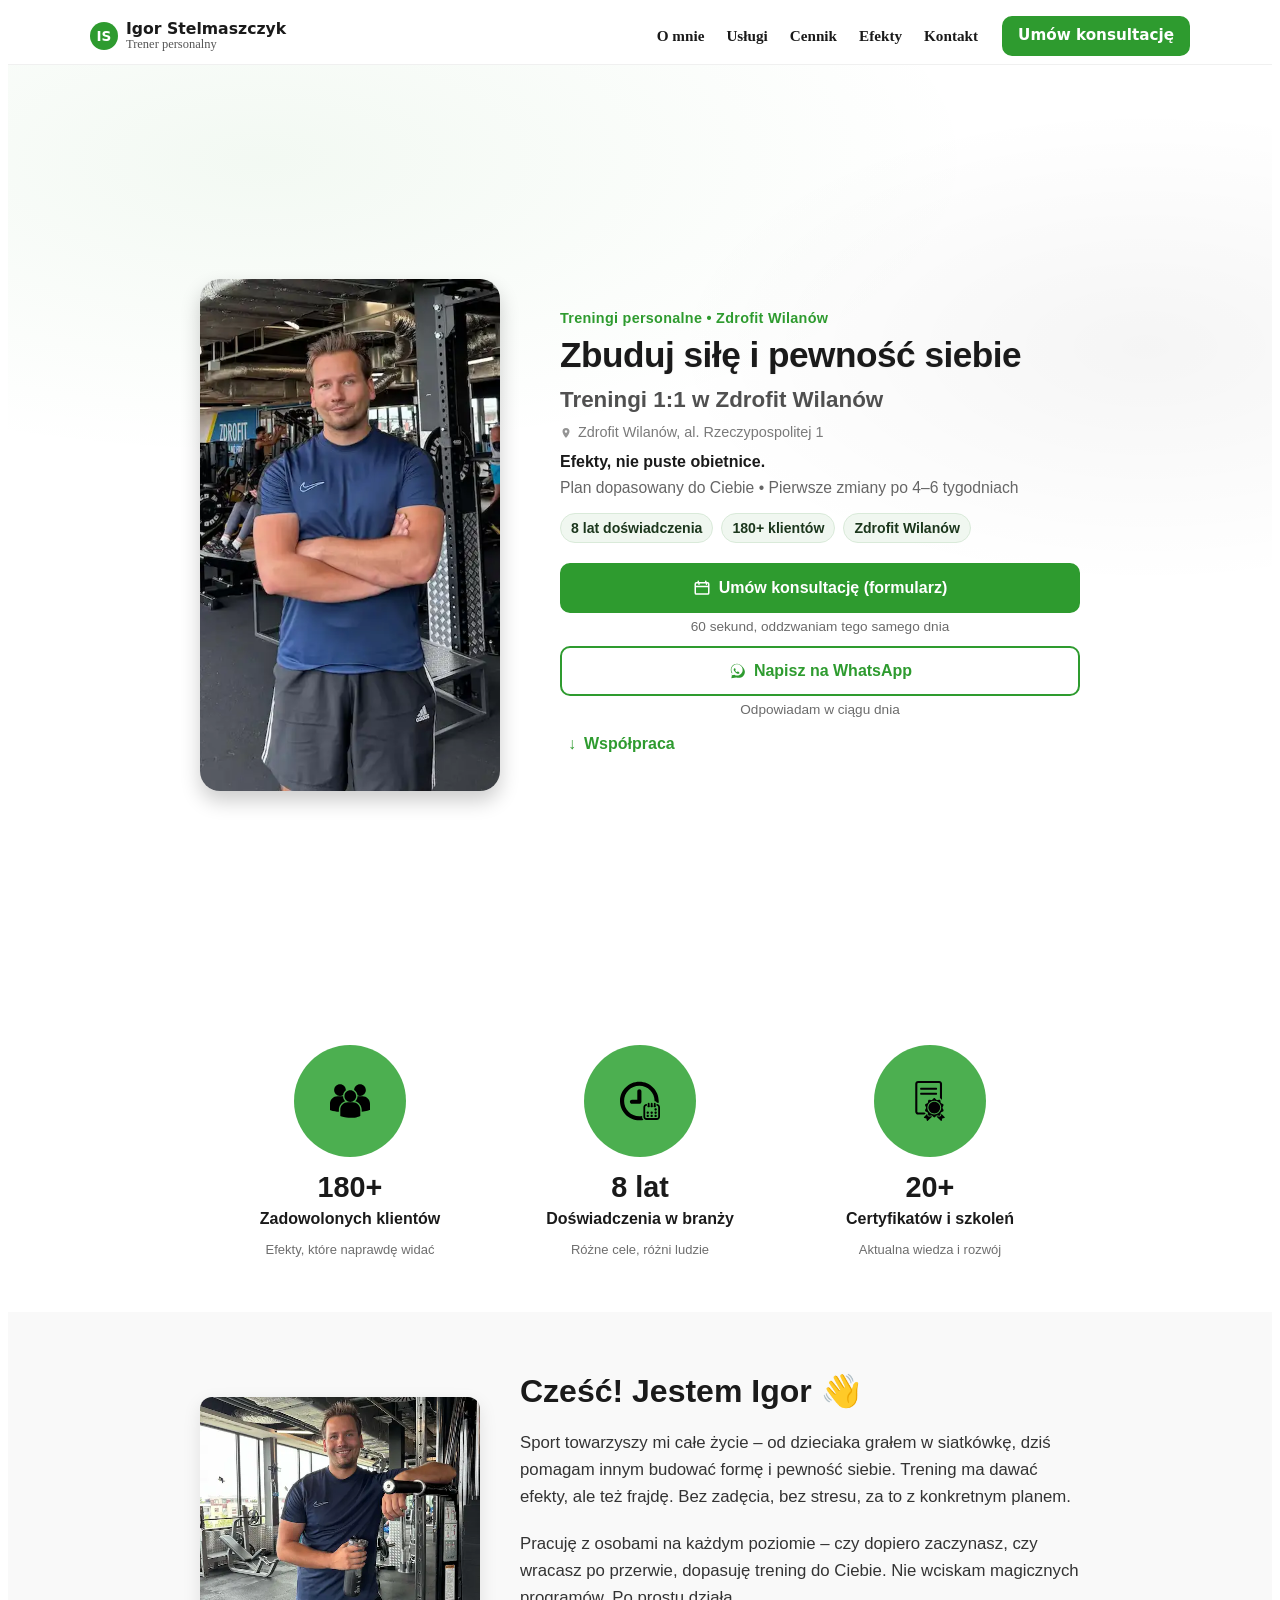
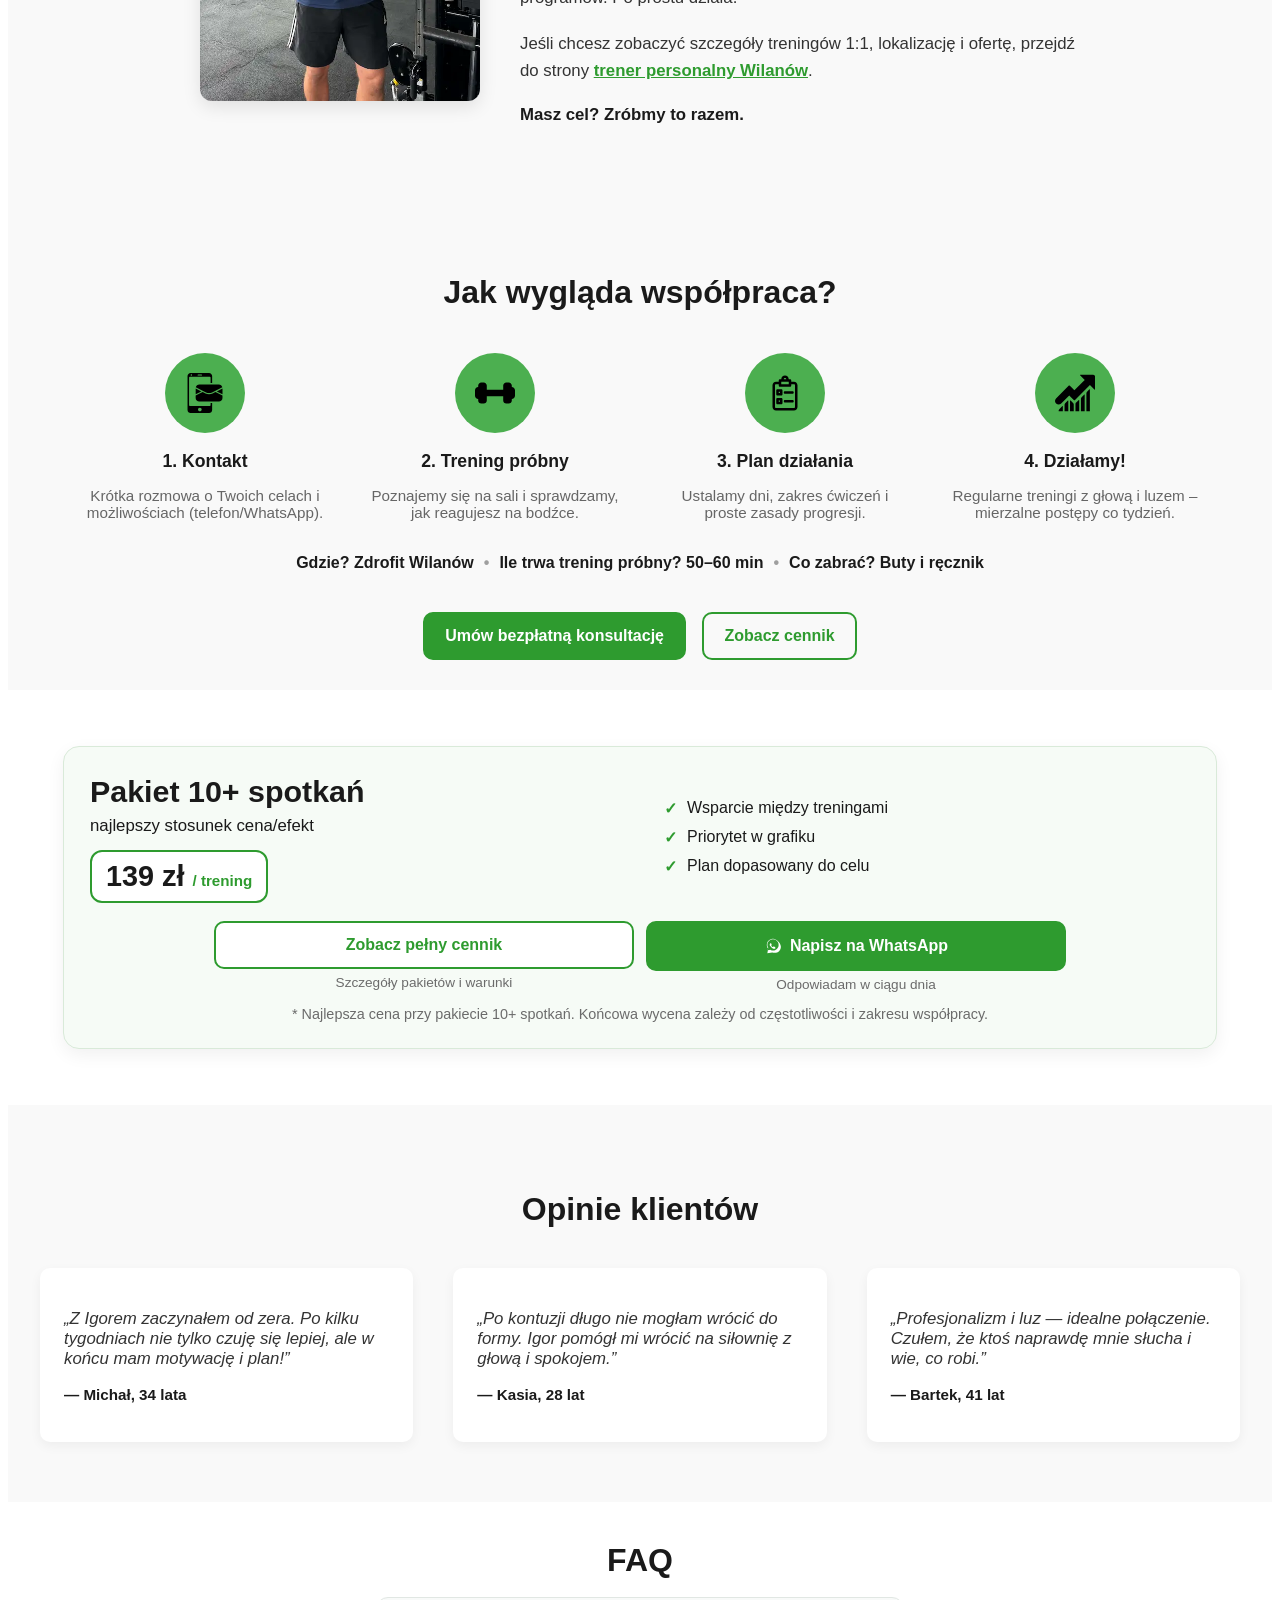
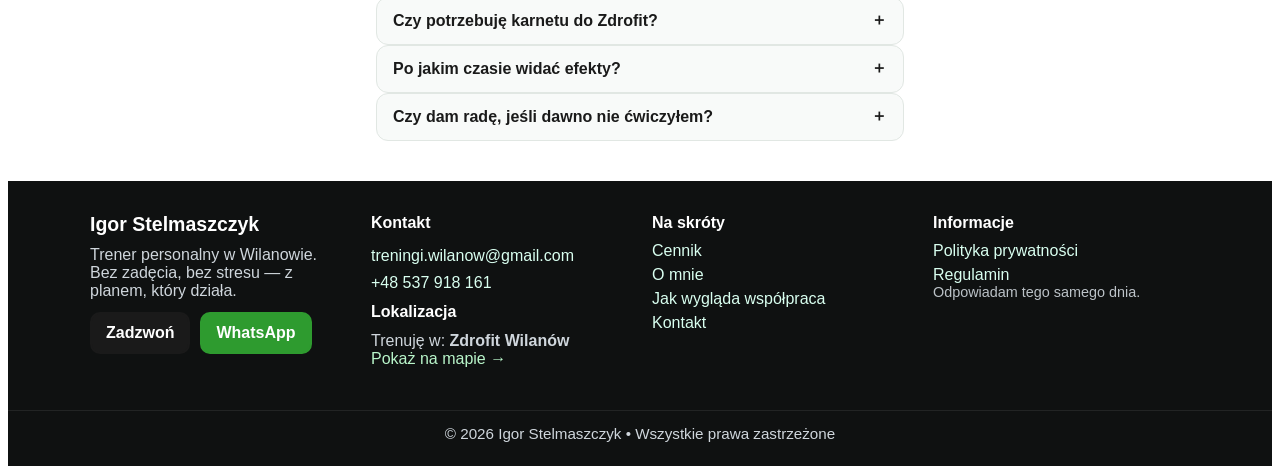
==== commit eea5e620: "Update index.html" ====
--- a/index.html
+++ b/index.html
@@ -5,8 +5,8 @@
   <meta http-equiv="x-ua-compatible" content="ie=edge">
   <meta name="viewport" content="width=device-width, initial-scale=1, viewport-fit=cover">
 
-  <title>Trener personalny Wilanów — Igor Stelmaszczyk | Zdrofit Wilanów</title>
-  <meta name="description" content="Igor Stelmaszczyk — trener personalny w Zdrofit Wilanów. Plan dopasowany do Ciebie, pierwsze zmiany po 4–6 tygodniach. Umów bezpłatną konsultację.">
+  <title>Igor Stelmaszczyk | Treningi personalne w Zdrofit Wilanów</title>
+  <meta name="description" content="Igor Stelmaszczyk — treningi personalne 1:1 w Zdrofit Wilanów. Indywidualny plan, wsparcie i bezpłatna konsultacja. Sprawdź ofertę i umów trening.">
   <link rel="canonical" href="https://trenerwilanow.pl/">
 
   <!-- Preload hero (lokalnie z repo /lib/) -->
@@ -18,36 +18,58 @@
 
   <!-- Open Graph / Twitter (absolutne pod finalną domenę) -->
   <meta property="og:type" content="website">
-  <meta property="og:title" content="Trener personalny Wilanów — Igor Stelmaszczyk">
-  <meta property="og:description" content="Efekty, nie puste obietnice. Z trenerem personalnym w Zdrofit Wilanów.">
+  <meta property="og:title" content="Igor Stelmaszczyk | Treningi personalne w Zdrofit Wilanów">
+  <meta property="og:description" content="Treningi personalne 1:1 w Zdrofit Wilanów. Indywidualny plan, wsparcie i bezpłatna konsultacja.">
   <meta property="og:image" content="https://trenerwilanow.pl/lib/IMG_4377-1-mf2g7usc.webp">
-  <meta property="og:image:width" content="1200">
-  <meta property="og:image:height" content="630">
+  <meta property="og:image:alt" content="Igor Stelmaszczyk — treningi personalne w Zdrofit Wilanów">
+  <meta property="og:site_name" content="Igor Stelmaszczyk">
+  <meta property="og:locale" content="pl_PL">
   <meta property="og:url" content="https://trenerwilanow.pl/">
   <meta name="twitter:card" content="summary_large_image">
+  <meta name="twitter:title" content="Igor Stelmaszczyk | Treningi personalne w Zdrofit Wilanów">
+  <meta name="twitter:description" content="Treningi personalne 1:1 w Zdrofit Wilanów. Indywidualny plan, wsparcie i bezpłatna konsultacja.">
+  <meta name="twitter:image" content="https://trenerwilanow.pl/lib/IMG_4377-1-mf2g7usc.webp">
 
   <!-- Kolor motywu -->
   <meta name="theme-color" content="#2e9b2f">
   <meta name="color-scheme" content="light">
 
-  <!-- JSON-LD (Person) -->
+  <!-- JSON-LD: nazwa witryny + osoba -->
   <script type="application/ld+json">
   {
     "@context":"https://schema.org",
-    "@type":"Person",
-    "name":"Igor Stelmaszczyk",
-    "jobTitle":"Trener personalny",
-    "areaServed":"Warszawa, Wilanów",
-    "image":"https://trenerwilanow.pl/lib/IMG_4377-1-mf2g7usc.webp",
-    "url":"https://trenerwilanow.pl/",
-    "sameAs":[ "https://wa.me/48537918161" ],
-    "worksFor":{
-      "@type":"HealthClub",
-      "name":"Zdrofit Wilanów",
-      "address":{"@type":"PostalAddress","streetAddress":"al. Rzeczypospolitej 1","addressLocality":"Warszawa","addressCountry":"PL"}
-    },
-    "telephone":"+48537918161",
-    "email":"treningi.wilanow@gmail.com"
+    "@graph":[
+      {
+        "@type":"WebSite",
+        "@id":"https://trenerwilanow.pl/#website",
+        "url":"https://trenerwilanow.pl/",
+        "name":"Igor Stelmaszczyk",
+        "alternateName":"trenerwilanow.pl",
+        "inLanguage":"pl-PL"
+      },
+      {
+        "@type":"Person",
+        "@id":"https://trenerwilanow.pl/#igor-stelmaszczyk",
+        "name":"Igor Stelmaszczyk",
+        "jobTitle":"Trener personalny",
+        "description":"Treningi personalne 1:1 w Zdrofit Wilanów.",
+        "areaServed":"Warszawa, Wilanów",
+        "image":"https://trenerwilanow.pl/lib/IMG_4377-1-mf2g7usc.webp",
+        "url":"https://trenerwilanow.pl/",
+        "worksFor":{
+          "@type":"HealthClub",
+          "name":"Zdrofit Wilanów",
+          "address":{
+            "@type":"PostalAddress",
+            "streetAddress":"al. Rzeczypospolitej 1",
+            "addressLocality":"Warszawa",
+            "addressCountry":"PL"
+          }
+        },
+        "telephone":"+48537918161",
+        "email":"treningi.wilanow@gmail.com"
+      }
+    ]
   }
   </script>
 
@@ -60,7 +82,7 @@
   </style>
 </head>
 <body>
-  <a href="#ig-hero" class="visually-hidden">Przejdź do treści</a>
+  <a href="#main" class="visually-hidden">Przejdź do treści</a>
 
   <!-- Sprite SVG -->
   <svg xmlns="http://www.w3.org/2000/svg" style="display:none;">
@@ -287,6 +309,7 @@
     <svg aria-hidden="true" focusable="false"><use href="#ico-wa"/></svg>
   </a>
 
+  <main id="main">
   <!-- === HERO === -->
   <section id="ig-hero">
     <div class="hero">
@@ -294,17 +317,16 @@
         <img
           class="hero-photo"
           src="/lib/IMG_4377-1-mf2g7usc.webp"
-          alt="Trener personalny Wilanów – Igor Stelmaszczyk"
-          title="Trener personalny Zdrofit Wilanów — Igor Stelmaszczyk"
+          alt="Igor Stelmaszczyk podczas treningu w Zdrofit Wilanów"
           width="2120" height="3622"
           decoding="async" fetchpriority="high"
           onload="this.classList.add('loaded')">
       </div>
 
       <div class="hero-text">
-        <p class="eyebrow">Trener personalny Wilanów</p>
+        <p class="eyebrow">Treningi personalne • Zdrofit Wilanów</p>
         <h1>Zbuduj siłę i pewność siebie</h1>
-        <h2>Z trenerem personalnym w Zdrofit Wilanów</h2>
+        <h2>Treningi 1:1 w Zdrofit Wilanów</h2>
 
         <p class="lead">
           <span class="loc-ico" aria-hidden="true">
@@ -456,7 +478,7 @@
         <div style="background:#4CAF50; border-radius:50%; padding:16px; width:80px; height:80px; margin:0 auto 14px; display:flex; align-items:center; justify-content:center;">
           <img src="/lib/6-md6a1v5m.svg" alt="Zadowoleni klienci" loading="lazy" decoding="async" width="40" height="40" style="width:40px; height:40px; object-fit:contain;">
         </div>
-        <h2 style="margin:0; font-family:'Poppins',sans-serif; font-weight:700; font-size:1.8rem;">180+</h2>
+        <p style="margin:0; font-family:'Poppins',sans-serif; font-weight:700; font-size:1.8rem;">180+</p>
         <p style="margin:6px 0 2px; font-size:1rem; font-weight:600; color:#1a1a1a;">Zadowolonych klientów</p>
         <p style="font-size:13px; color:#6e6e6e; line-height:1.4;">Efekty, które naprawdę widać</p>
       </div>
@@ -466,7 +488,7 @@
         <div style="background:#4CAF50; border-radius:50%; padding:16px; width:80px; height:80px; margin:0 auto 14px; display:flex; align-items:center; justify-content:center;">
           <img src="/lib/5-md69zcjz.svg" alt="Doświadczenie" loading="lazy" decoding="async" width="40" height="40" style="width:40px; height:40px; object-fit:contain;">
         </div>
-        <h2 style="margin:0; font-family:'Poppins',sans-serif; font-weight:700; font-size:1.8rem;">8 lat</h2>
+        <p style="margin:0; font-family:'Poppins',sans-serif; font-weight:700; font-size:1.8rem;">8 lat</p>
         <p style="margin:6px 0 2px; font-size:1rem; font-weight:600; color:#1a1a1a;">Doświadczenia w branży</p>
         <p style="font-size:13px; color:#6e6e6e; line-height:1.4;">Różne cele, różni ludzie</p>
       </div>
@@ -476,7 +498,7 @@
         <div style="background:#4CAF50; border-radius:50%; padding:16px; width:80px; height:80px; margin:0 auto 14px; display:flex; align-items:center; justify-content:center;">
           <img src="/lib/7-md6ahbnn.svg" alt="Certyfikaty" loading="lazy" decoding="async" width="40" height="40" style="width:40px; height:40px; object-fit:contain;">
         </div>
-        <h2 style="margin:0; font-family:'Poppins',sans-serif; font-weight:700; font-size:1.8rem;">20+</h2>
+        <p style="margin:0; font-family:'Poppins',sans-serif; font-weight:700; font-size:1.8rem;">20+</p>
         <p style="margin:6px 0 2px; font-size:1rem; font-weight:600; color:#1a1a1a;">Certyfikatów i szkoleń</p>
         <p style="font-size:13px; color:#6e6e6e; line-height:1.4;">Aktualna wiedza i rozwój</p>
       </div>
@@ -781,6 +803,8 @@
     </style>
   </section>
 
+  </main>
+
   <!-- === STOPKA === -->
   <footer id="ig-footer" role="contentinfo" aria-label="Stopka strony">
     <div class="wrap">
@@ -829,7 +853,7 @@
     </div>
 
     <div class="bar">
-      <p>© 2025 Igor Stelmaszczyk • Wszystkie prawa zastrzeżone</p>
+      <p>© 2026 Igor Stelmaszczyk • Wszystkie prawa zastrzeżone</p>
     </div>
 
     <style>
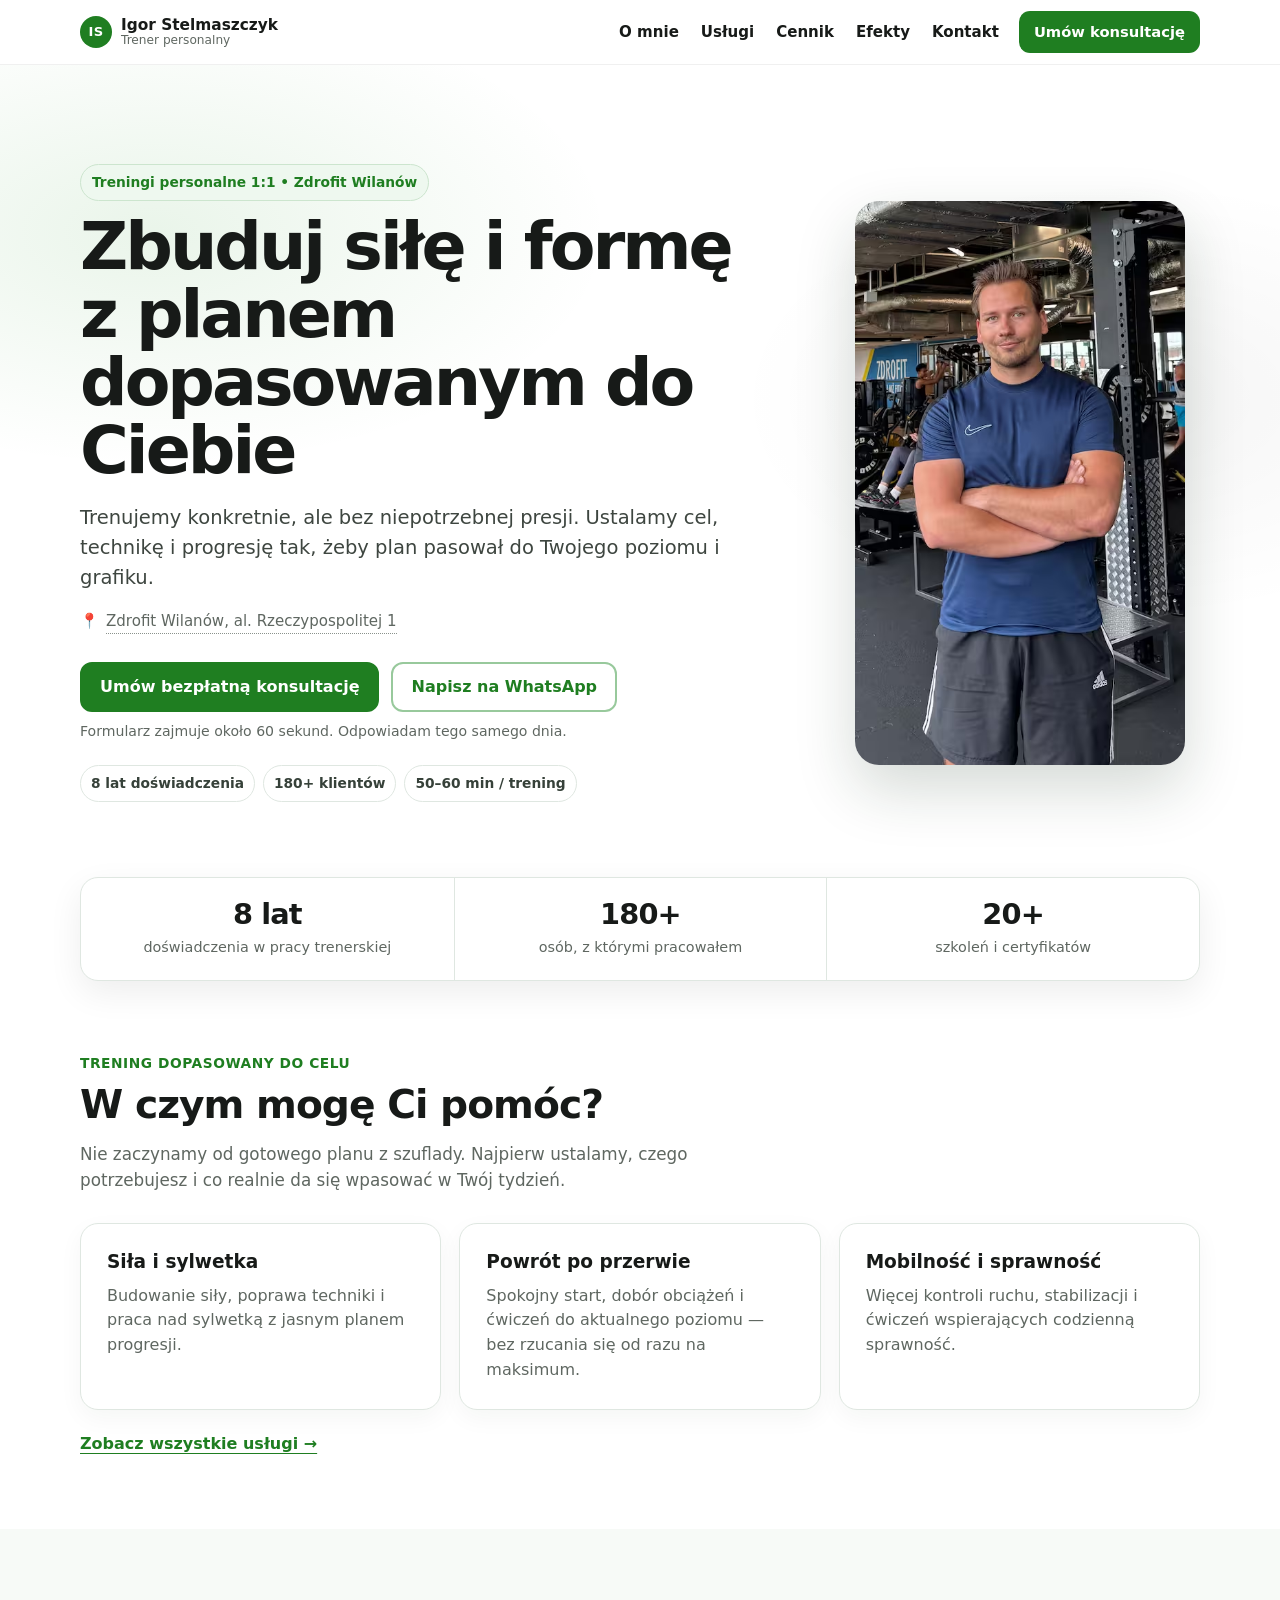
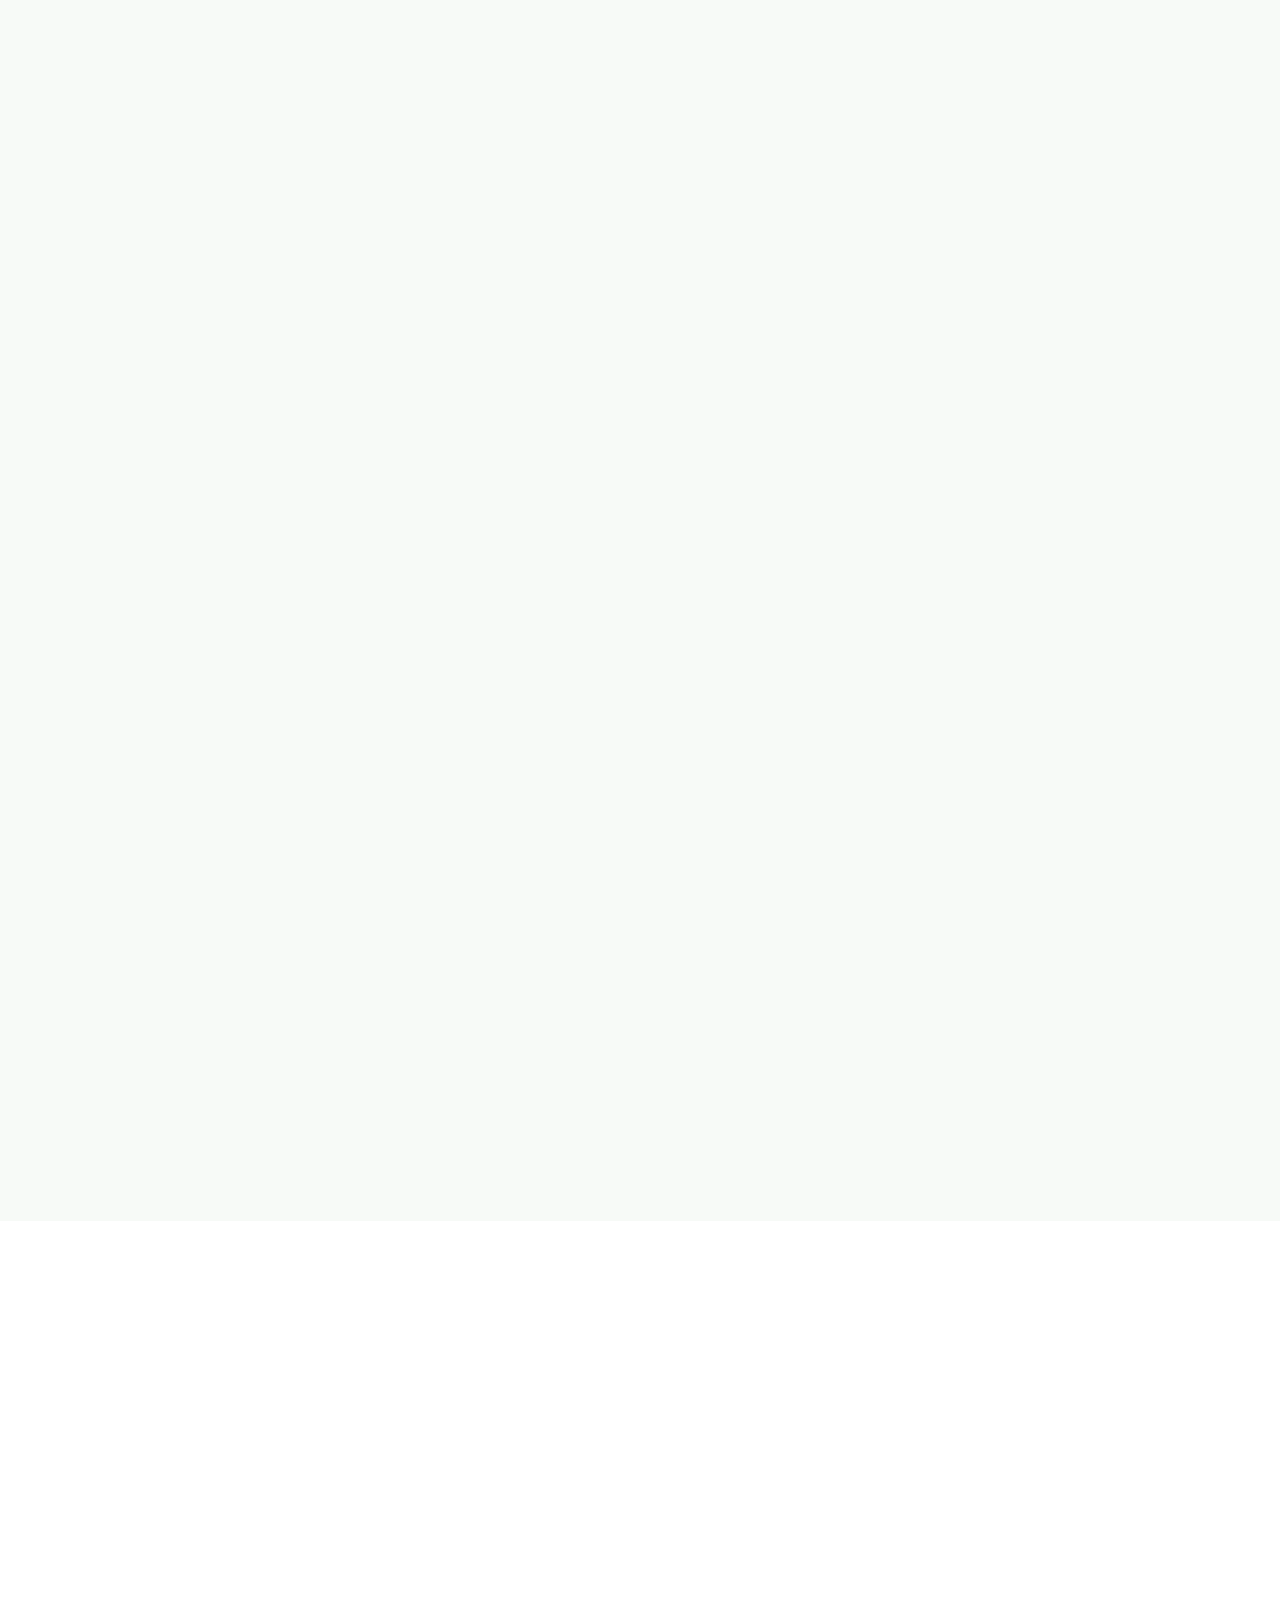
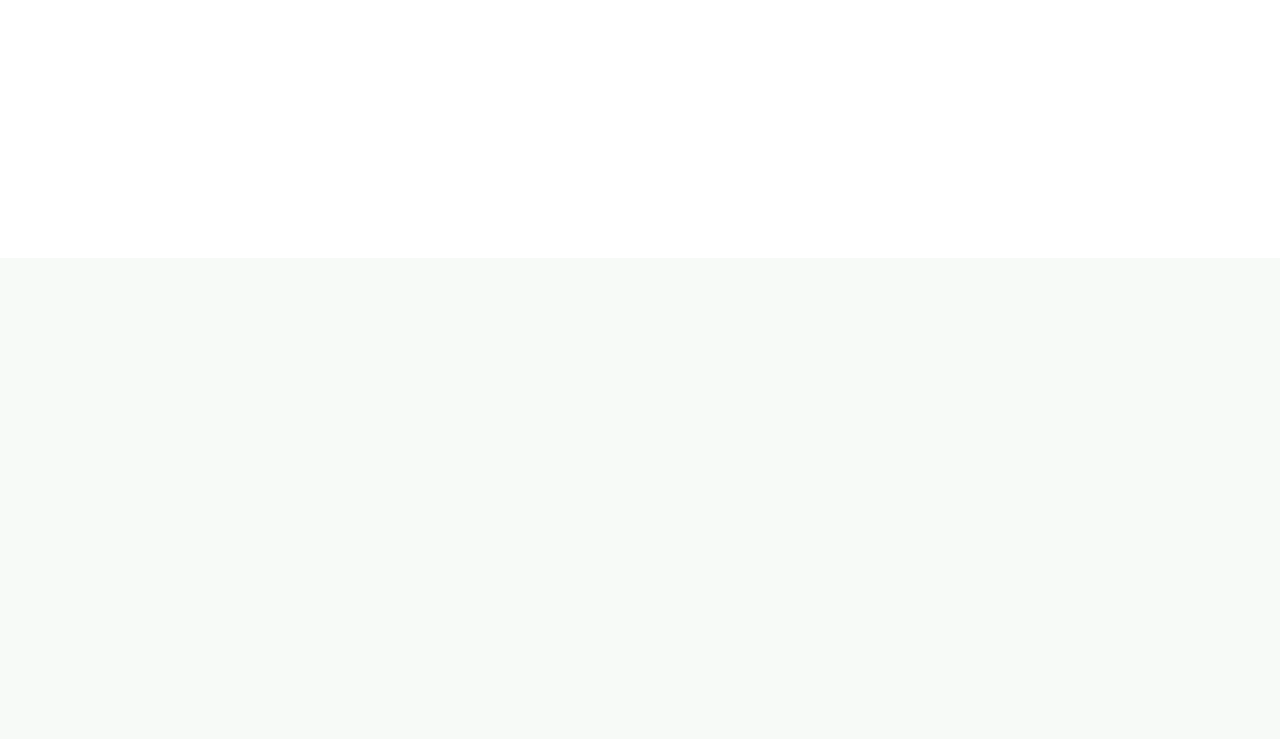
==== commit fa020046: "Update index.html" ====
--- a/index.html
+++ b/index.html
@@ -2,39 +2,44 @@
 <html lang="pl">
 <head>
   <meta charset="utf-8">
-  <meta http-equiv="x-ua-compatible" content="ie=edge">
   <meta name="viewport" content="width=device-width, initial-scale=1, viewport-fit=cover">
 
   <title>Igor Stelmaszczyk | Treningi personalne w Zdrofit Wilanów</title>
-  <meta name="description" content="Igor Stelmaszczyk — treningi personalne 1:1 w Zdrofit Wilanów. Indywidualny plan, wsparcie i bezpłatna konsultacja. Sprawdź ofertę i umów trening.">
+  <meta name="description" content="Igor Stelmaszczyk — treningi personalne 1:1 w Zdrofit Wilanów. 8 lat doświadczenia, indywidualny plan i bezpłatna konsultacja. Sprawdź ofertę.">
+  <meta name="robots" content="index,follow,max-image-preview:large,max-snippet:-1,max-video-preview:-1">
   <link rel="canonical" href="https://trenerwilanow.pl/">
 
-  <!-- Preload hero (lokalnie z repo /lib/) -->
-  <link rel="preload" as="image"
-        href="/lib/IMG_4377-1-mf2g7usc.webp"
-        imagesrcset="/lib/IMG_4377-1-mf2g7usc.webp"
-        imagesizes="300px"
+  <!-- LCP: responsywny hero -->
+  <link rel="preload"
+        as="image"
+        href="/lib/768w-avif.avif"
+        imagesrcset="/lib/480%20awif.avif 480w, /lib/768w-avif.avif 768w, /lib/960w.avif 960w, /lib/1200w.avif 1200w"
+        imagesizes="(max-width: 760px) 72vw, 320px"
+        type="image/avif"
         fetchpriority="high">
 
-  <!-- Open Graph / Twitter (absolutne pod finalną domenę) -->
+  <!-- Open Graph / social -->
   <meta property="og:type" content="website">
   <meta property="og:title" content="Igor Stelmaszczyk | Treningi personalne w Zdrofit Wilanów">
   <meta property="og:description" content="Treningi personalne 1:1 w Zdrofit Wilanów. Indywidualny plan, wsparcie i bezpłatna konsultacja.">
-  <meta property="og:image" content="https://trenerwilanow.pl/lib/IMG_4377-1-mf2g7usc.webp">
-  <meta property="og:image:alt" content="Igor Stelmaszczyk — treningi personalne w Zdrofit Wilanów">
+  <meta property="og:url" content="https://trenerwilanow.pl/">
   <meta property="og:site_name" content="Igor Stelmaszczyk">
   <meta property="og:locale" content="pl_PL">
-  <meta property="og:url" content="https://trenerwilanow.pl/">
+  <meta property="og:image" content="https://trenerwilanow.pl/lib/IMG_4377-1-mf2g7usc.webp">
+  <meta property="og:image:type" content="image/webp">
+  <meta property="og:image:width" content="2120">
+  <meta property="og:image:height" content="3622">
+  <meta property="og:image:alt" content="Igor Stelmaszczyk podczas treningu w Zdrofit Wilanów">
+
   <meta name="twitter:card" content="summary_large_image">
   <meta name="twitter:title" content="Igor Stelmaszczyk | Treningi personalne w Zdrofit Wilanów">
   <meta name="twitter:description" content="Treningi personalne 1:1 w Zdrofit Wilanów. Indywidualny plan, wsparcie i bezpłatna konsultacja.">
   <meta name="twitter:image" content="https://trenerwilanow.pl/lib/IMG_4377-1-mf2g7usc.webp">
 
-  <!-- Kolor motywu -->
   <meta name="theme-color" content="#2e9b2f">
   <meta name="color-scheme" content="light">
 
-  <!-- JSON-LD: nazwa witryny + osoba -->
+  <!-- Dane uporządkowane: witryna, strona i osoba -->
   <script type="application/ld+json">
   {
     "@context":"https://schema.org",
@@ -48,15 +53,25 @@
         "inLanguage":"pl-PL"
       },
       {
+        "@type":"WebPage",
+        "@id":"https://trenerwilanow.pl/#webpage",
+        "url":"https://trenerwilanow.pl/",
+        "name":"Igor Stelmaszczyk | Treningi personalne w Zdrofit Wilanów",
+        "description":"Treningi personalne 1:1 w Zdrofit Wilanów. Indywidualny plan i bezpłatna konsultacja.",
+        "isPartOf":{"@id":"https://trenerwilanow.pl/#website"},
+        "about":{"@id":"https://trenerwilanow.pl/#igor-stelmaszczyk"},
+        "inLanguage":"pl-PL"
+      },
+      {
         "@type":"Person",
         "@id":"https://trenerwilanow.pl/#igor-stelmaszczyk",
         "name":"Igor Stelmaszczyk",
         "jobTitle":"Trener personalny",
         "description":"Treningi personalne 1:1 w Zdrofit Wilanów.",
+        "url":"https://trenerwilanow.pl/",
+        "image":"https://trenerwilanow.pl/lib/IMG_4377-1-mf2g7usc.webp",
         "areaServed":"Warszawa, Wilanów",
-        "image":"https://trenerwilanow.pl/lib/IMG_4377-1-mf2g7usc.webp",
-        "url":"https://trenerwilanow.pl/",
-        "worksFor":{
+        "workLocation":{
           "@type":"HealthClub",
           "name":"Zdrofit Wilanów",
           "address":{
@@ -73,816 +88,1132 @@
   }
   </script>
 
-  <!-- Reset + fix -->
   <style>
+    :root{
+      --green:#2e9b2f;
+      --green-dark:#1f7e21;
+      --green-deep:#176619;
+      --green-soft:#eef8ef;
+      --ink:#171a18;
+      --muted:#5f6761;
+      --line:#dfe7e1;
+      --surface:#f7faf7;
+      --white:#fff;
+      --shadow:0 16px 42px rgba(20,40,24,.10);
+      --radius:18px;
+      --max:1120px;
+      --font:system-ui,-apple-system,BlinkMacSystemFont,"Segoe UI",Roboto,Helvetica,Arial,sans-serif;
+    }
+
+    *,*::before,*::after{box-sizing:border-box}
     html{scroll-behavior:smooth}
-    html,body{background:#fff; color:#1a1a1a}
-    .visually-hidden{position:absolute!important;width:1px;height:1px;margin:-1px;border:0;padding:0;white-space:nowrap;clip-path:inset(50%);clip:rect(0 0 0 0);overflow:hidden}
-    #site-header.is-scrolled{ box-shadow:0 8px 16px rgba(0,0,0,.06); border-color:rgba(0,0,0,.03); }
+    body{
+      margin:0;
+      background:var(--white);
+      color:var(--ink);
+      font-family:var(--font);
+      line-height:1.55;
+      -webkit-font-smoothing:antialiased;
+      text-rendering:optimizeLegibility;
+    }
+    img{display:block;max-width:100%;height:auto}
+    a{color:inherit}
+    button,input,textarea,select{font:inherit}
+    [id]{scroll-margin-top:84px}
+
+    .container{width:min(var(--max),calc(100% - 32px));margin-inline:auto}
+    .section{padding:72px 0}
+    .section-soft{background:var(--surface)}
+    .section-kicker{
+      margin:0 0 8px;
+      color:var(--green-dark);
+      font-size:.86rem;
+      font-weight:800;
+      letter-spacing:.04em;
+      text-transform:uppercase;
+    }
+    .section-title{
+      margin:0;
+      font-size:clamp(1.7rem,3.4vw,2.45rem);
+      line-height:1.15;
+      letter-spacing:-.025em;
+    }
+    .section-lead{
+      max-width:720px;
+      margin:14px 0 0;
+      color:var(--muted);
+      font-size:1.05rem;
+    }
+
+    .skip-link{
+      position:fixed;
+      left:16px;
+      top:12px;
+      z-index:20000;
+      transform:translateY(-180%);
+      padding:10px 14px;
+      border-radius:10px;
+      background:#111;
+      color:#fff;
+      font-weight:800;
+      text-decoration:none;
+      transition:transform .15s ease;
+    }
+    .skip-link:focus{transform:translateY(0)}
+
+    :focus-visible{
+      outline:3px solid #15731b;
+      outline-offset:3px;
+    }
+
+    /* Header */
+    #site-header{
+      position:sticky;
+      top:0;
+      z-index:1000;
+      background:rgba(255,255,255,.94);
+      border-bottom:1px solid rgba(0,0,0,.06);
+      -webkit-backdrop-filter:saturate(1.15) blur(10px);
+      backdrop-filter:saturate(1.15) blur(10px);
+      transition:box-shadow .2s ease;
+    }
+    #site-header.is-scrolled{box-shadow:0 10px 30px rgba(0,0,0,.07)}
+    .nav-wrap{
+      min-height:64px;
+      display:flex;
+      align-items:center;
+      gap:18px;
+    }
+    .brand{
+      display:flex;
+      align-items:center;
+      gap:9px;
+      text-decoration:none;
+      flex:0 0 auto;
+    }
+    .brand-mark{
+      width:32px;
+      height:32px;
+      border-radius:50%;
+      display:grid;
+      place-items:center;
+      background:var(--green-dark);
+      color:#fff;
+      font-size:.82rem;
+      font-weight:900;
+      letter-spacing:.02em;
+    }
+    .brand-text{display:flex;flex-direction:column;line-height:1.1}
+    .brand-text strong{font-size:.96rem}
+    .brand-text span{color:var(--muted);font-size:.76rem}
+    .desktop-nav{margin-left:auto}
+    .desktop-nav ul{
+      display:flex;
+      align-items:center;
+      gap:18px;
+      list-style:none;
+      padding:0;
+      margin:0;
+    }
+    .desktop-nav a{
+      text-decoration:none;
+      font-size:.94rem;
+      font-weight:750;
+      padding:9px 2px;
+      border-bottom:2px solid transparent;
+    }
+    .desktop-nav a:hover{color:var(--green-dark);border-bottom-color:var(--green)}
+    .header-cta{
+      display:inline-flex;
+      align-items:center;
+      justify-content:center;
+      min-height:42px;
+      padding:10px 15px;
+      border-radius:11px;
+      background:var(--green-dark);
+      color:#fff;
+      font-size:.92rem;
+      font-weight:800;
+      text-decoration:none;
+      white-space:nowrap;
+    }
+    .header-cta:hover{background:var(--green-deep)}
+
+    .menu-toggle{
+      display:none;
+      margin-left:auto;
+      width:44px;
+      height:44px;
+      border:0;
+      border-radius:10px;
+      background:transparent;
+      cursor:pointer;
+      place-items:center;
+    }
+    .menu-toggle span,
+    .menu-toggle::before,
+    .menu-toggle::after{
+      content:"";
+      display:block;
+      width:22px;
+      height:2px;
+      border-radius:2px;
+      background:var(--ink);
+      transition:transform .18s ease,opacity .18s ease;
+    }
+    .menu-toggle span{margin:5px 0}
+    .menu-toggle[aria-expanded="true"]::before{transform:translateY(7px) rotate(45deg)}
+    .menu-toggle[aria-expanded="true"] span{opacity:0}
+    .menu-toggle[aria-expanded="true"]::after{transform:translateY(-7px) rotate(-45deg)}
+
+    .mobile-menu{
+      display:none;
+      position:fixed;
+      top:72px;
+      left:16px;
+      right:16px;
+      z-index:1200;
+      padding:12px;
+      border:1px solid var(--line);
+      border-radius:16px;
+      background:#fff;
+      box-shadow:var(--shadow);
+    }
+    .mobile-menu.is-open{display:block}
+    .mobile-menu a{
+      display:block;
+      padding:12px;
+      border-radius:10px;
+      text-decoration:none;
+      font-weight:750;
+    }
+    .mobile-menu a:hover{background:var(--green-soft);color:var(--green-dark)}
+    .mobile-menu .mobile-wa{
+      margin-top:6px;
+      text-align:center;
+      color:var(--green-dark);
+      border:1px solid #b9dcbc;
+    }
+    .menu-backdrop{
+      display:none;
+      position:fixed;
+      inset:64px 0 0;
+      z-index:1100;
+      border:0;
+      background:rgba(0,0,0,.18);
+      cursor:pointer;
+    }
+    .menu-backdrop.is-open{display:block}
+
+    /* Buttons */
+    .btn-row{display:flex;gap:12px;flex-wrap:wrap}
+    .btn{
+      display:inline-flex;
+      align-items:center;
+      justify-content:center;
+      min-height:50px;
+      padding:13px 18px;
+      border:2px solid transparent;
+      border-radius:12px;
+      text-align:center;
+      text-decoration:none;
+      font-weight:850;
+      line-height:1.15;
+      transition:transform .08s ease,background .2s ease,border-color .2s ease,color .2s ease;
+    }
+    .btn:active{transform:translateY(1px)}
+    .btn-primary{background:var(--green-dark);color:#fff;border-color:var(--green-dark)}
+    .btn-primary:hover{background:var(--green-deep);border-color:var(--green-deep)}
+    .btn-outline{background:#fff;color:var(--green-dark);border-color:#98c99c}
+    .btn-outline:hover{background:var(--green-soft);border-color:var(--green-dark)}
+    .btn-text{
+      min-height:auto;
+      padding:3px 0;
+      border:0;
+      border-radius:0;
+      color:var(--green-dark);
+      text-decoration:underline;
+      text-underline-offset:4px;
+      text-decoration-thickness:1px;
+    }
+
+    /* Hero */
+    #hero{
+      overflow:hidden;
+      background:
+        radial-gradient(700px 360px at 12% 20%,rgba(46,155,47,.10),transparent 65%),
+        radial-gradient(600px 340px at 88% 40%,rgba(0,0,0,.045),transparent 65%),
+        #fff;
+    }
+    .hero-grid{
+      min-height:calc(100vh - 64px);
+      min-height:calc(100svh - 64px);
+      padding:64px 0;
+      display:grid;
+      grid-template-columns:minmax(0,1fr) 360px;
+      align-items:center;
+      gap:68px;
+    }
+    .hero-copy{max-width:690px}
+    .eyebrow{
+      display:inline-flex;
+      margin:0 0 12px;
+      padding:7px 11px;
+      border:1px solid #cce5ce;
+      border-radius:999px;
+      background:var(--green-soft);
+      color:var(--green-dark);
+      font-size:.86rem;
+      font-weight:850;
+    }
+    .hero-copy h1{
+      margin:0;
+      max-width:16ch;
+      font-size:clamp(2.35rem,5.2vw,4.35rem);
+      line-height:1.02;
+      letter-spacing:-.045em;
+    }
+    .hero-sub{
+      margin:18px 0 0;
+      max-width:650px;
+      color:#3e4640;
+      font-size:clamp(1.05rem,1.7vw,1.22rem);
+    }
+    .hero-location{
+      display:flex;
+      align-items:center;
+      gap:7px;
+      margin:16px 0 0;
+      color:var(--muted);
+      font-size:.94rem;
+    }
+    .hero-location a{
+      text-decoration:none;
+      border-bottom:1px dotted #8a928c;
+    }
+    .hero-location a:hover{color:var(--green-dark);border-color:var(--green-dark)}
+    .hero-actions{margin-top:28px}
+    .hero-note{margin:9px 0 0;color:var(--muted);font-size:.88rem}
+    .trust-chips{
+      display:flex;
+      gap:8px;
+      flex-wrap:wrap;
+      list-style:none;
+      margin:22px 0 0;
+      padding:0;
+    }
+    .trust-chips li{
+      padding:7px 10px;
+      border-radius:999px;
+      background:#fff;
+      border:1px solid var(--line);
+      color:#364139;
+      font-size:.86rem;
+      font-weight:780;
+    }
+    .hero-media{
+      justify-self:center;
+      width:min(100%,330px);
+    }
+    .hero-media picture,
+    .hero-media img{width:100%}
+    .hero-media img{
+      border-radius:24px;
+      box-shadow:0 24px 60px rgba(20,50,25,.18);
+      aspect-ratio:2120/3622;
+      object-fit:cover;
+    }
+
+    /* Trust strip */
+    .trust-strip{
+      position:relative;
+      z-index:2;
+      margin-top:-24px;
+    }
+    .trust-grid{
+      display:grid;
+      grid-template-columns:repeat(3,1fr);
+      overflow:hidden;
+      border:1px solid var(--line);
+      border-radius:18px;
+      background:#fff;
+      box-shadow:0 12px 34px rgba(0,0,0,.07);
+    }
+    .trust-item{
+      padding:22px 24px;
+      text-align:center;
+    }
+    .trust-item + .trust-item{border-left:1px solid var(--line)}
+    .trust-number{
+      margin:0;
+      font-size:1.8rem;
+      line-height:1;
+      font-weight:900;
+      letter-spacing:-.03em;
+    }
+    .trust-label{margin:7px 0 0;color:var(--muted);font-size:.9rem}
+
+    /* Cards */
+    .card-grid{
+      display:grid;
+      grid-template-columns:repeat(3,1fr);
+      gap:18px;
+      margin-top:30px;
+    }
+    .card{
+      padding:26px;
+      border:1px solid var(--line);
+      border-radius:var(--radius);
+      background:#fff;
+      box-shadow:0 8px 24px rgba(15,35,18,.045);
+    }
+    .card h3{margin:0;font-size:1.16rem;line-height:1.25}
+    .card p{margin:10px 0 0;color:var(--muted)}
+    .card-link{
+      display:inline-block;
+      margin-top:16px;
+      color:var(--green-dark);
+      font-weight:800;
+      text-decoration:none;
+    }
+    .card-link:hover{text-decoration:underline;text-underline-offset:4px}
+
+    /* About */
+    .about-grid{
+      display:grid;
+      grid-template-columns:310px minmax(0,1fr);
+      align-items:center;
+      gap:54px;
+    }
+    .about-photo{
+      width:100%;
+      border-radius:20px;
+      box-shadow:0 16px 40px rgba(0,0,0,.10);
+    }
+    .about-copy p{margin:14px 0 0;color:#39413b;font-size:1.03rem}
+    .about-links{margin-top:22px}
+
+    /* Start steps */
+    .steps{
+      display:grid;
+      grid-template-columns:repeat(3,1fr);
+      gap:18px;
+      margin:30px 0 0;
+      padding:0;
+      list-style:none;
+      counter-reset:step;
+    }
+    .step{
+      counter-increment:step;
+      padding:26px;
+      border:1px solid var(--line);
+      border-radius:var(--radius);
+      background:#fff;
+    }
+    .step::before{
+      content:counter(step);
+      width:38px;
+      height:38px;
+      display:grid;
+      place-items:center;
+      border-radius:50%;
+      background:var(--green-dark);
+      color:#fff;
+      font-weight:900;
+    }
+    .step h3{margin:16px 0 0;font-size:1.1rem}
+    .step p{margin:8px 0 0;color:var(--muted)}
+    .meta-list{
+      display:flex;
+      flex-wrap:wrap;
+      gap:10px;
+      list-style:none;
+      margin:22px 0 0;
+      padding:0;
+    }
+    .meta-list li{
+      padding:8px 11px;
+      border-radius:10px;
+      background:var(--green-soft);
+      color:#28432b;
+      font-size:.9rem;
+      font-weight:750;
+    }
+
+    /* Pricing */
+    .pricing-box{
+      display:grid;
+      grid-template-columns:1.1fr .9fr;
+      gap:34px;
+      align-items:center;
+      padding:34px;
+      border:1px solid #cae3cc;
+      border-radius:22px;
+      background:linear-gradient(135deg,#f4fbf4,#fff);
+      box-shadow:0 14px 40px rgba(25,70,30,.07);
+    }
+    .pricing-copy h2{margin:0;font-size:clamp(1.7rem,3.4vw,2.35rem);line-height:1.15}
+    .pricing-copy p{margin:12px 0 0;color:var(--muted)}
+    .price{
+      margin-top:20px;
+      display:flex;
+      align-items:baseline;
+      gap:8px;
+    }
+    .price strong{font-size:2.4rem;line-height:1;letter-spacing:-.04em}
+    .price span{color:var(--green-dark);font-weight:800}
+    .price-note{margin-top:7px!important;font-size:.9rem}
+    .price-points{
+      display:grid;
+      gap:10px;
+      margin:0;
+      padding:0;
+      list-style:none;
+    }
+    .price-points li{
+      position:relative;
+      padding-left:26px;
+      color:#314033;
+    }
+    .price-points li::before{
+      content:"✓";
+      position:absolute;
+      left:0;
+      color:var(--green-dark);
+      font-weight:900;
+    }
+    .pricing-actions{margin-top:22px}
+
+    /* Reviews */
+    .reviews{
+      display:grid;
+      grid-template-columns:repeat(3,1fr);
+      gap:18px;
+      margin-top:30px;
+    }
+    .review{
+      margin:0;
+      padding:24px;
+      border:1px solid var(--line);
+      border-radius:var(--radius);
+      background:#fff;
+    }
+    .review blockquote{
+      margin:0;
+      color:#2e3530;
+      font-size:1rem;
+    }
+    .review cite{
+      display:block;
+      margin-top:16px;
+      color:var(--muted);
+      font-style:normal;
+      font-weight:800;
+      font-size:.9rem;
+    }
+    .results-cta{margin-top:24px}
+
+    /* Location */
+    .location-box{
+      display:grid;
+      grid-template-columns:1fr auto;
+      gap:30px;
+      align-items:center;
+      padding:30px;
+      border-radius:20px;
+      background:#152018;
+      color:#fff;
+    }
+    .location-box h2{margin:0;font-size:clamp(1.55rem,3vw,2.15rem)}
+    .location-box p{margin:10px 0 0;color:#d4ded6}
+    .location-actions{justify-content:flex-end}
+    .location-box .btn-outline{background:transparent;color:#fff;border-color:#6d8d72}
+    .location-box .btn-outline:hover{background:rgba(255,255,255,.08);border-color:#fff}
+
+    /* FAQ */
+    .faq-wrap{max-width:780px;margin:30px auto 0;display:grid;gap:10px}
+    .faq-item{
+      border:1px solid var(--line);
+      border-radius:14px;
+      background:#fff;
+      overflow:hidden;
+    }
+    .faq-item summary{
+      position:relative;
+      cursor:pointer;
+      list-style:none;
+      padding:17px 50px 17px 18px;
+      font-weight:820;
+    }
+    .faq-item summary::-webkit-details-marker{display:none}
+    .faq-item summary::after{
+      content:"+";
+      position:absolute;
+      right:18px;
+      top:50%;
+      transform:translateY(-50%);
+      color:var(--green-dark);
+      font-size:1.4rem;
+      font-weight:700;
+    }
+    .faq-item[open] summary::after{content:"−"}
+    .faq-answer{padding:0 18px 18px;color:var(--muted)}
+    .faq-answer p{margin:0}
+    .faq-answer a{color:var(--green-dark);font-weight:800}
+
+    /* Final CTA */
+    .final-cta{
+      padding:40px;
+      border-radius:22px;
+      background:var(--green-soft);
+      border:1px solid #c8e3ca;
+      text-align:center;
+    }
+    .final-cta h2{margin:0;font-size:clamp(1.65rem,3.2vw,2.35rem)}
+    .final-cta p{max-width:650px;margin:12px auto 0;color:var(--muted)}
+    .final-cta .btn-row{justify-content:center;margin-top:22px}
+
+    /* Footer */
+    #site-footer{
+      background:#0f1410;
+      color:#d9e2db;
+    }
+    .footer-grid{
+      display:grid;
+      grid-template-columns:1.3fr .8fr .8fr;
+      gap:36px;
+      padding:42px 0 30px;
+    }
+    #site-footer h2,#site-footer h3{margin:0;color:#fff}
+    #site-footer h2{font-size:1.1rem}
+    #site-footer h3{font-size:.95rem}
+    #site-footer p{margin:10px 0 0;color:#bfcac1}
+    #site-footer address{margin-top:10px;font-style:normal;line-height:1.8}
+    #site-footer a{color:#e5f6e7;text-decoration:none}
+    #site-footer a:hover{text-decoration:underline;text-underline-offset:3px}
+    .footer-links{list-style:none;padding:0;margin:10px 0 0;display:grid;gap:7px}
+    .footer-bottom{
+      border-top:1px solid rgba(255,255,255,.09);
+      padding:16px 0 22px;
+      color:#aeb9b0;
+      font-size:.88rem;
+    }
+
+    /* Mobile WhatsApp */
+    .wa-fab{
+      display:none;
+      position:fixed;
+      right:16px;
+      bottom:16px;
+      z-index:900;
+      width:56px;
+      height:56px;
+      border-radius:50%;
+      background:#25D366;
+      color:#fff;
+      text-decoration:none;
+      box-shadow:0 10px 24px rgba(0,0,0,.22);
+      place-items:center;
+    }
+    .wa-fab svg{width:27px;height:27px;fill:currentColor}
+
+    /* Render performance for long page */
+    #services,#about,#start,#pricing,#reviews,#location,#faq,#final-cta,#site-footer{
+      content-visibility:auto;
+      contain-intrinsic-size:1px 700px;
+    }
+
+    @media (max-width:900px){
+      .desktop-nav,.header-cta{display:none}
+      .menu-toggle{display:grid}
+      .hero-grid{
+        grid-template-columns:1fr 280px;
+        gap:34px;
+      }
+      .card-grid,.steps,.reviews{grid-template-columns:1fr 1fr}
+      .card-grid .card:last-child,.steps .step:last-child,.reviews .review:last-child{grid-column:1/-1}
+      .pricing-box{grid-template-columns:1fr}
+      .footer-grid{grid-template-columns:1fr 1fr}
+      .footer-grid > :first-child{grid-column:1/-1}
+    }
+
+    @media (max-width:680px){
+      .container{width:min(var(--max),calc(100% - 24px))}
+      .section{padding:56px 0}
+      .nav-wrap{min-height:60px}
+      .hero-grid{
+        min-height:auto;
+        padding:36px 0 56px;
+        grid-template-columns:1fr;
+        gap:28px;
+        text-align:center;
+      }
+      .hero-copy{margin-inline:auto}
+      .hero-copy h1{max-width:14ch;margin-inline:auto}
+      .hero-sub{margin-inline:auto}
+      .hero-location{justify-content:center;flex-wrap:wrap}
+      .hero-actions .btn-row{justify-content:center}
+      .trust-chips{justify-content:center}
+      .hero-media{width:min(72vw,245px);order:-1}
+      .trust-strip{margin-top:-18px}
+      .trust-grid{grid-template-columns:1fr}
+      .trust-item{padding:16px}
+      .trust-item + .trust-item{border-left:0;border-top:1px solid var(--line)}
+      .card-grid,.steps,.reviews{grid-template-columns:1fr}
+      .card-grid .card:last-child,.steps .step:last-child,.reviews .review:last-child{grid-column:auto}
+      .about-grid{grid-template-columns:1fr;gap:28px}
+      .about-grid .media{max-width:240px;margin-inline:auto}
+      .pricing-box{padding:24px}
+      .location-box{grid-template-columns:1fr;text-align:center}
+      .location-actions{justify-content:center}
+      .final-cta{padding:28px 20px}
+      .footer-grid{grid-template-columns:1fr;gap:26px}
+      .footer-grid > :first-child{grid-column:auto}
+      .wa-fab{display:grid}
+      .btn-row{justify-content:center}
+    }
+
+    @media (max-width:380px){
+      .brand-text span{display:none}
+      .hero-copy h1{font-size:2.05rem}
+      .btn{width:100%}
+    }
+
+    @media (prefers-reduced-motion:reduce){
+      html{scroll-behavior:auto}
+      *,*::before,*::after{scroll-behavior:auto!important;transition:none!important;animation:none!important}
+    }
   </style>
 </head>
+
 <body>
-  <a href="#main" class="visually-hidden">Przejdź do treści</a>
-
-  <!-- Sprite SVG -->
-  <svg xmlns="http://www.w3.org/2000/svg" style="display:none;">
-    <symbol id="ico-wa" viewBox="0 0 32 32" fill="currentColor" aria-hidden="true">
+  <a class="skip-link" href="#main">Przejdź do treści</a>
+
+  <svg xmlns="http://www.w3.org/2000/svg" style="display:none" aria-hidden="true">
+    <symbol id="ico-wa" viewBox="0 0 32 32">
       <path d="M19.1 17.4c-.2-.1-1.3-.6-1.5-.7-.2-.1-.4-.1-.6.1-.2.2-.6.7-.7.8-.1.1-.3.2-.6.1-.2-.1-.9-.3-1.7-1-.6-.5-1-1.1-1.1-1.3-.1-.2 0-.4.1-.5s.5-.6.6-.8c.1-.2.1-.4 0-.5s-.6-1.4-.8-1.9-.4-.4-.6-.4h-.5c-.2 0-.5.1-.7.3-.2.2-.9.8-.9 2s1 2.4 1.1 2.6c.1.2 1.9 3 4.5 4.1.6.3 1.1.5 1.5.6.6.2 1.1.2 1.5.1.5-.1 1.3-.5 1.5-1.1.2-.6.2-1.1.1-1.2 0-.1-.2-.1-.4-.2z"/>
       <path d="M16 3C9.9 3 5 7.9 5 14c0 2.5.9 4.8 2.4 6.6L6 29l8.6-1.4c1.4.4 2.9.6 4.4.6 6.1 0 11-4.9 11-11S22.1 3 16 3zm0 20.9c-1.5 0-2.9-.4-4.1-1l-.3-.2-5 .8.9-4.8-.2-.3C6.4 17.1 6 15.6 6 14c0-5.5 4.5-10 10-10s10 4.5 10 10-4.5 9.9-10 9.9z"/>
     </symbol>
   </svg>
-  <!-- HEADER -->
-  <header id="site-header" role="banner">
-    <div class="nav-wrap">
-      <a class="brand" href="/" aria-label="Strona główna – Igor Stelmaszczyk">
+
+  <header id="site-header">
+    <div class="container nav-wrap">
+      <a class="brand" href="/" aria-label="Strona główna — Igor Stelmaszczyk" aria-current="page">
         <span class="brand-mark" aria-hidden="true">IS</span>
         <span class="brand-text">
           <strong>Igor Stelmaszczyk</strong>
-          <em>Trener personalny</em>
+          <span>Trener personalny</span>
         </span>
       </a>
 
-      <nav class="nav" role="navigation" aria-label="Główne">
+      <nav class="desktop-nav" aria-label="Główne">
         <ul>
-          <li><a href="/o-mnie">O mnie</a></li>
-          <li><a href="/uslugi">Usługi</a></li>
-          <li><a href="/cennik">Cennik</a></li>
-          <li><a href="/efekty">Efekty</a></li>
-          <li><a href="/umow-konsultacje">Kontakt</a></li>
+          <li><a href="/o-mnie/">O mnie</a></li>
+          <li><a href="/uslugi/">Usługi</a></li>
+          <li><a href="/cennik/">Cennik</a></li>
+          <li><a href="/efekty/">Efekty</a></li>
+          <li><a href="/umow-konsultacje/">Kontakt</a></li>
         </ul>
       </nav>
 
-      <div class="cta">
-        <a class="hero-button btn-primary cta-desktop" href="/umow-konsultacje" aria-label="Umów konsultację – formularz">Umów konsultację</a>
-        <a class="hero-button btn-wa cta-mobile"
-           href="https://wa.me/48537918161?text=Cze%C5%9B%C4%87%20Igor%2C%20chc%C4%99%20kr%C3%B3tkiej%20konsultacji%20na%20WhatsApp.%20Imi%C4%99%3A%20__%2C%20cel%3A%20__"
-           target="_blank" rel="noopener noreferrer" aria-label="Napisz na WhatsApp – nowa karta">
-          <span class="wa-ico" aria-hidden="true">
-            <svg width="16" height="16" focusable="false" aria-hidden="true"><use href="#ico-wa"/></svg>
-          </span>
-          WhatsApp
-        </a>
-      </div>
-
-      <a href="#site-menu" class="nav-toggle" aria-label="Otwórz menu">
-        <span class="bar"></span><span class="bar"></span><span class="bar"></span>
-      </a>
+      <a class="header-cta" href="/umow-konsultacje/">Umów konsultację</a>
+
+      <button class="menu-toggle" type="button" aria-expanded="false" aria-controls="mobile-menu" aria-label="Otwórz menu">
+        <span></span>
+      </button>
     </div>
   </header>
 
-  <!-- Mobile overlay menu -->
-  <nav id="site-menu" class="mobile-menu" aria-label="Menu mobilne">
-    <a href="#" class="close" aria-label="Zamknij menu">✕</a>
-    <a href="/o-mnie">O mnie</a>
-    <a href="/uslugi">Usługi</a>
-    <a href="/cennik">Cennik</a>
-    <a href="/efekty">Efekty</a>
-    <a href="/umow-konsultacje">Kontakt</a>
-    <a class="wa-link"
-       href="https://wa.me/48537918161?text=Cze%C5%9B%C4%87%20Igor%2C%20chc%C4%99%20kr%C3%B3tkiej%20konsultacji%20na%20WhatsApp.%20Imi%C4%99%3A%20__%2C%20cel%3A%20__"
-       target="_blank" rel="noopener noreferrer">
-       <span class="wa-ico" aria-hidden="true">
-         <svg width="16" height="16" focusable="false" aria-hidden="true"><use href="#ico-wa"/></svg>
-       </span>
-       Napisz na WhatsApp
-    </a>
+  <nav id="mobile-menu" class="mobile-menu" aria-label="Menu mobilne" aria-hidden="true">
+    <a href="/o-mnie/">O mnie</a>
+    <a href="/uslugi/">Usługi</a>
+    <a href="/cennik/">Cennik</a>
+    <a href="/efekty/">Efekty</a>
+    <a href="/umow-konsultacje/">Kontakt</a>
+    <a class="mobile-wa" href="https://wa.me/48537918161?text=Cze%C5%9B%C4%87%20Igor%2C%20chc%C4%99%20um%C3%B3wi%C4%87%20bezp%C5%82atn%C4%85%20konsultacj%C4%99.%20Imi%C4%99%3A%20__%2C%20cel%3A%20__" target="_blank" rel="noopener noreferrer">Napisz na WhatsApp</a>
   </nav>
-  <a href="#" class="menu-backdrop" aria-hidden="true"></a>
-
-  <!-- ====== STYLE dla nagłówka + menu ====== -->
-  <style>
-    :root{
-      --ff-sans:'Open Sans',system-ui,-apple-system,'Segoe UI',Roboto,'Helvetica Neue',Arial,sans-serif;
-      --ff-head:'Poppins',system-ui,-apple-system,'Segoe UI',Roboto,'Helvetica Neue',Arial,sans-serif;
-      --green:#2e9b2f; --green-700:#1f7e21;
-    }
-
-    #site-header{
-      position:sticky; top:0; z-index:9999;
-      min-height:56px; background:#fff;
-      border-bottom:1px solid rgba(0,0,0,.06);
-      -webkit-font-smoothing:antialiased;
-      transition:box-shadow .2s, border-color .2s, background .2s;
-    }
-    @supports (backdrop-filter: blur(4px)){
-      #site-header{ background:#ffffffcc; backdrop-filter:saturate(1.2) blur(4px); }
-    }
-    @media (max-width:900px){
-      #site-header{ background:#fff; backdrop-filter:none; -webkit-backdrop-filter:none; }
-    }
-
-    #site-header .nav-wrap{
-      max-width:1100px; margin:0 auto; padding:8px 16px;
-      display:flex; align-items:center; gap:14px;
-    }
-
-    /* Brand */
-    #site-header .brand{ display:flex; align-items:center; gap:8px; text-decoration:none; color:#1a1a1a; }
-    #site-header .brand-mark{
-      width:28px; height:28px; border-radius:50%;
-      background:var(--green); color:#fff; display:inline-flex; align-items:center; justify-content:center;
-      font-family:var(--ff-head); font-weight:700; font-size:.85rem;
-    }
-    #site-header .brand-text{ display:flex; flex-direction:column; line-height:1.05; }
-    #site-header .brand-text strong{ font-family:var(--ff-head); font-size:.98rem; }
-    #site-header .brand-text em{ font-style:normal; color:#555; font-size:.78rem; }
-
-    /* Desktop nav */
-    #site-header .nav{ margin-left:auto; }
-    #site-header .nav ul{ display:flex; gap:14px; list-style:none; margin:0; padding:0; }
-    #site-header .nav a{
-      text-decoration:none; color:#1a1a1a; font-weight:700; font-size:.95rem;
-      padding:6px 4px; border-radius:8px; position:relative;
-    }
-    #site-header .nav a:hover{ color:var(--green); }
-    #site-header .nav a[aria-current="page"],
-    #site-header .nav a.active{ color:var(--green); }
-    #site-header .nav a[aria-current="page"]::after,
-    #site-header .nav a.active::after{
-      content:""; position:absolute; left:6px; right:6px; bottom:0;
-      height:2px; background:var(--green); border-radius:2px;
-    }
-
-    /* CTA kompakt */
-    #site-header .hero-button{
-      display:inline-flex; align-items:center; justify-content:center;
-      font-family:var(--ff-sans); font-weight:700; font-size:.95rem; line-height:1;
-      padding:10px 14px; min-height:40px; border-radius:10px; border:2px solid;
-      text-decoration:none; white-space:nowrap; box-sizing:border-box;
-      transition:background-color .25s, border-color .25s, color .25s;
-    }
-    #site-header .btn-primary{ background:var(--green); color:#fff; border-color:var(--green); }
-    #site-header .btn-primary:hover{ background:var(--green-700); border-color:var(--green-700); }
-    #site-header .btn-wa{ background:transparent; color:var(--green); border-color:var(--green); }
-    #site-header .btn-wa:hover{ background:var(--green); color:#fff; }
-    #site-header .wa-ico{ display:inline-flex; margin-right:6px; }
-
-    #site-header .cta{ display:flex; gap:8px; margin-left:6px; }
-    #site-header .cta-desktop{ display:inline-flex; }
-    #site-header .cta-mobile{ display:none; }
-
-    /* Hamburger */
-    #site-header .nav-toggle{ margin-left:6px; padding:6px; border-radius:8px; display:none; cursor:pointer; }
-    #site-header .nav-toggle .bar{ display:block; width:20px; height:2px; background:#1a1a1a; margin:3px 0; }
-
-    /* Mobile overlay menu */
-    .mobile-menu{
-      position:fixed; left:12px; right:12px; top:52px; z-index:10000;
-      background:#fff; border:1px solid #eee; border-radius:14px;
-      box-shadow:0 14px 34px rgba(0,0,0,.12);
-      padding:12px; opacity:0; transform:translateY(-6px);
-      pointer-events:none; visibility:hidden;
-      transition:opacity .18s ease, transform .18s ease, visibility 0s linear .18s;
-      contain: layout paint style;
-    }
-    .mobile-menu a{ display:block; padding:12px; border-radius:10px; text-decoration:none; color:#1a1a1a; font-weight:700; }
-    .mobile-menu a:hover{ background:#f6fbf6; color:var(--green); }
-    .mobile-menu .close{ text-align:right; font-size:1.1rem; padding:8px 10px; }
-    .mobile-menu .wa-link{ margin-top:4px; border:2px solid var(--green); color:var(--green); text-align:center; }
-    .mobile-menu .wa-link:hover{ background:var(--green); color:#fff; }
-
-    .menu-backdrop{ position:fixed; inset:0; z-index:9998; display:none; background:transparent; }
-    .mobile-menu:target{ opacity:1; transform:translateY(0); pointer-events:auto; visibility:visible; transition-delay:0s; }
-    #site-menu:target + .menu-backdrop{ display:block; }
-    html:has(#site-menu:target){ overflow:hidden; }
-
-    /* Responsywność */
-    @media (max-width:900px){
-      #site-header .nav{ display:none !important; }
-      #site-header .nav-toggle{ display:inline-block !important; }
-      #site-header .cta-desktop{ display:none !important; }
-      #site-header .cta-mobile{ display:inline-flex !important; }
-    }
-    @media (max-width:360px){
-      #site-header .brand-text strong{ font-size:.95rem; }
-      #site-header .brand-text em{ font-size:.76rem; }
-      #site-header .hero-button{ padding:9px 12px; min-height:38px; font-size:.92rem; }
-    }
-
-    /* A11y + offset scrolla */
-    #site-header a:focus-visible, .mobile-menu a:focus-visible{ outline:3px solid var(--green); outline-offset:2px; }
-    #coop-sec, #opinie-klientow, #formularz { scroll-margin-top: 90px; }
-
-    /* Redukcja animacji */
-    @media (prefers-reduced-motion: reduce){
-      *{ transition:none !important; }
-    }
-  </style>
-
-  <script>
-    document.addEventListener('DOMContentLoaded', function(){
-      // Cień nagłówka przy scrollu
-      var h=document.getElementById('site-header');
-      function s(){ h.classList.toggle('is-scrolled', window.scrollY>4); }
-      s(); window.addEventListener('scroll', s, {passive:true});
-
-      // aria-current na aktywnym linku
-      var here = location.pathname.replace(/\/+$/,'');
-      document.querySelectorAll('#site-header .nav a').forEach(function(a){
-        var path = a.getAttribute('href').replace(/\/+$/,'');
-        if(path && path === here){ a.setAttribute('aria-current','page'); }
-      });
-    });
-  </script>
-
-  <!-- === WhatsApp FAB (mobile) === -->
-  <style>
-    @keyframes pulse { 0%,100%{transform:scale(1)} 50%{transform:scale(1.08)} }
-    #whatsapp-fixed{
-      position:fixed; bottom:20px; right:20px; z-index:9999;
-      width:58px; height:58px; border-radius:50%;
-      background:#25D366; color:#fff;
-      display:flex; align-items:center; justify-content:center;
-      text-decoration:none; box-shadow:0 8px 20px rgba(0,0,0,.25);
-      animation:pulse 2s infinite; line-height:0;
-    }
-    #whatsapp-fixed svg{ width:28px; height:28px; fill:#fff; display:inline-block; }
-    #whatsapp-fixed:focus-visible{ outline:3px solid var(--green-700); outline-offset:2px; }
-    @media (min-width:769px){ #whatsapp-fixed{ display:none; } }
-    @media (prefers-reduced-motion: reduce){ #whatsapp-fixed{ animation:none; } }
-  </style>
-
-  <a id="whatsapp-fixed"
-     href="https://wa.me/48537918161?text=Cze%C5%9B%C4%87!%20Chc%C4%99%20um%C3%B3wi%C4%87%20bezp%C5%82atn%C4%85%20konsultacj%C4%99%20treningow%C4%85"
-     target="_blank" rel="noopener noreferrer"
-     title="Napisz na WhatsApp" aria-label="Napisz na WhatsApp">
+  <button class="menu-backdrop" type="button" aria-label="Zamknij menu"></button>
+
+  <a class="wa-fab"
+     href="https://wa.me/48537918161?text=Cze%C5%9B%C4%87%20Igor%2C%20chc%C4%99%20um%C3%B3wi%C4%87%20bezp%C5%82atn%C4%85%20konsultacj%C4%99.%20Imi%C4%99%3A%20__%2C%20cel%3A%20__"
+     target="_blank"
+     rel="noopener noreferrer"
+     aria-label="Napisz do Igora na WhatsApp">
     <svg aria-hidden="true" focusable="false"><use href="#ico-wa"/></svg>
   </a>
 
-  <main id="main">
-  <!-- === HERO === -->
-  <section id="ig-hero">
-    <div class="hero">
-      <div class="hero-image">
-        <img
-          class="hero-photo"
-          src="/lib/IMG_4377-1-mf2g7usc.webp"
-          alt="Igor Stelmaszczyk podczas treningu w Zdrofit Wilanów"
-          width="2120" height="3622"
-          decoding="async" fetchpriority="high"
-          onload="this.classList.add('loaded')">
+  <main id="main" tabindex="-1">
+    <section id="hero" aria-labelledby="hero-title">
+      <div class="container hero-grid">
+        <div class="hero-copy">
+          <p class="eyebrow">Treningi personalne 1:1 • Zdrofit Wilanów</p>
+          <h1 id="hero-title">Zbuduj siłę i formę z planem dopasowanym do Ciebie</h1>
+          <p class="hero-sub">Trenujemy konkretnie, ale bez niepotrzebnej presji. Ustalamy cel, technikę i progresję tak, żeby plan pasował do Twojego poziomu i grafiku.</p>
+
+          <p class="hero-location">
+            <span aria-hidden="true">📍</span>
+            <a href="https://www.google.com/maps/search/?api=1&query=Zdrofit%20Miasteczko%20Wilan%C3%B3w%2C%20al.%20Rzeczypospolitej%201" target="_blank" rel="noopener noreferrer">
+              Zdrofit Wilanów, al. Rzeczypospolitej 1
+            </a>
+          </p>
+
+          <div class="hero-actions">
+            <div class="btn-row">
+              <a class="btn btn-primary" href="/umow-konsultacje/">Umów bezpłatną konsultację</a>
+              <a class="btn btn-outline" href="https://wa.me/48537918161?text=Cze%C5%9B%C4%87%2C%20chc%C4%99%20um%C3%B3wi%C4%87%20bezp%C5%82atn%C4%85%20konsultacj%C4%99.%20Imi%C4%99%3A%20__%2C%20cel%3A%20__" target="_blank" rel="noopener noreferrer">Napisz na WhatsApp</a>
+            </div>
+            <p class="hero-note">Formularz zajmuje około 60 sekund. Odpowiadam tego samego dnia.</p>
+          </div>
+
+          <ul class="trust-chips" aria-label="Najważniejsze informacje">
+            <li>8 lat doświadczenia</li>
+            <li>180+ klientów</li>
+            <li>50–60 min / trening</li>
+          </ul>
+        </div>
+
+        <div class="hero-media">
+          <picture>
+            <source type="image/avif"
+                    srcset="/lib/480%20awif.avif 480w, /lib/768w-avif.avif 768w, /lib/960w.avif 960w, /lib/1200w.avif 1200w"
+                    sizes="(max-width: 680px) 72vw, 330px">
+            <source type="image/webp"
+                    srcset="/lib/480w.webp 480w, /lib/768w.webp 768w, /lib/960w.webp 960w, /lib/1200w.webp 1200w"
+                    sizes="(max-width: 680px) 72vw, 330px">
+            <img src="/lib/IMG_4377-1-mf2g7usc.webp"
+                 alt="Igor Stelmaszczyk podczas treningu w Zdrofit Wilanów"
+                 width="2120"
+                 height="3622"
+                 loading="eager"
+                 decoding="async"
+                 fetchpriority="high">
+          </picture>
+        </div>
       </div>
-
-      <div class="hero-text">
-        <p class="eyebrow">Treningi personalne • Zdrofit Wilanów</p>
-        <h1>Zbuduj siłę i pewność siebie</h1>
-        <h2>Treningi 1:1 w Zdrofit Wilanów</h2>
-
-        <p class="lead">
-          <span class="loc-ico" aria-hidden="true">
-            <svg viewBox="0 0 24 24" width="12" height="12" fill="currentColor" focusable="false" aria-hidden="true">
-              <path d="M12 2a7 7 0 0 0-7 7c0 5.25 7 13 7 13s7-7.75 7-13a7 7 0 0 0-7-7zm0 9.5a2.5 2.5 0 1 1 0-5 2.5 2.5 0 0 1 0 5z"/>
-            </svg>
-          </span>
-          <a class="map" href="https://www.google.com/maps/search/?api=1&query=Zdrofit%20Wilan%C3%B3w%2C%20al.%20Rzeczypospolitej%201" target="_blank" rel="noopener noreferrer">
-            Zdrofit Wilanów, al.&nbsp;Rzeczypospolitej&nbsp;1
-          </a>
-        </p>
-
-        <p class="claim">Efekty, nie puste obietnice.</p>
-        <p class="subclaim">Plan dopasowany do Ciebie • Pierwsze zmiany po 4–6 tygodniach</p>
-
-        <ul class="usp-chips" aria-label="Najważniejsze korzyści">
-          <li>8 lat doświadczenia</li>
-          <li>180+ klientów</li>
-          <li>Zdrofit Wilanów</li>
-        </ul>
-
-        <div class="cta-row">
-          <div class="cta-item is-form">
-            <a class="hero-button" href="/umow-konsultacje" aria-label="Umów konsultację – przejdź do formularza">
-              <span aria-hidden="true" style="margin-right:8px;display:inline-flex;">
-                <svg viewBox="0 0 24 24" width="18" height="18" fill="currentColor" aria-hidden="true">
-                  <path d="M7 2a1 1 0 0 1 1 1v1h8V3a1 1 0 1 1 2 0v1h1.5A2.5 2.5 0 0 1 22 6.5v12A2.5 2.5 0 0 1 19.5 21h-15A2.5 2.5 0 0 1 2 18.5v-12A2.5 2.5 0 0 1 4.5 4H6V3a1 1 0 0 1 1-1zM4.5 6A.5.5 0 0 0 4 6.5V9h16V6.5a.5.5 0 0 0-.5-.5H19v1a1 1 0 1 1-2 0V6H9v1a1 1 0 1 1-2 0V6H4.5zM20 11H4v7.5c0 .28.22.5.5.5h15c.28 0 .5-.22.5-.5V11z"/>
-                </svg>
-              </span>
-              Umów konsultację (formularz)
-            </a>
-            <small class="cta-sub">60 sekund, oddzwaniam tego samego dnia</small>
-          </div>
-
-          <div class="cta-item is-wa">
-            <a class="hero-button" href="https://wa.me/48537918161?text=Cze%C5%9B%C4%87%2C%20chc%C4%99%20um%C3%B3wi%C4%87%20bezp%C5%82atn%C4%85%20konsultacj%C4%99.%20Imi%C4%99%3A%20__%2C%20cel%3A%20__" target="_blank" rel="noopener noreferrer" aria-label="Napisz do mnie na WhatsApp – otworzy aplikację">
-              <span class="wa-ico" aria-hidden="true" style="margin-right:8px;display:inline-flex;">
-                <svg width="18" height="18" focusable="false" aria-hidden="true"><use href="#ico-wa"/></svg>
-              </span>
-              Napisz na WhatsApp
-            </a>
-            <small class="cta-sub">Odpowiadam w ciągu dnia</small>
-          </div>
-        </div>
-
-        <p class="below-cta">
-          <a href="#coop-sec" class="scroll-down" aria-label="Przejdź do sekcji: Jak wygląda współpraca">
-            <span class="arr" aria-hidden="true">↓</span> Współpraca
-          </a>
-        </p>
+    </section>
+
+    <div class="container trust-strip" aria-label="Doświadczenie i praktyka">
+      <div class="trust-grid">
+        <div class="trust-item">
+          <p class="trust-number">8 lat</p>
+          <p class="trust-label">doświadczenia w pracy trenerskiej</p>
+        </div>
+        <div class="trust-item">
+          <p class="trust-number">180+</p>
+          <p class="trust-label">osób, z którymi pracowałem</p>
+        </div>
+        <div class="trust-item">
+          <p class="trust-number">20+</p>
+          <p class="trust-label">szkoleń i certyfikatów</p>
+        </div>
       </div>
     </div>
 
-    <style>
-      #ig-hero{
-        font-family:'Open Sans',sans-serif;
-        -webkit-font-smoothing:antialiased;
-        background:
-          radial-gradient(1200px 500px at 20% 10%, rgba(46,155,47,.06), transparent 60%),
-          radial-gradient(800px 400px at 90% 30%, rgba(0,0,0,.04), transparent 60%),
-          #fff;
+    <section id="services" class="section" aria-labelledby="services-title">
+      <div class="container">
+        <p class="section-kicker">Trening dopasowany do celu</p>
+        <h2 id="services-title" class="section-title">W czym mogę Ci pomóc?</h2>
+        <p class="section-lead">Nie zaczynamy od gotowego planu z szuflady. Najpierw ustalamy, czego potrzebujesz i co realnie da się wpasować w Twój tydzień.</p>
+
+        <div class="card-grid">
+          <article class="card">
+            <h3>Siła i sylwetka</h3>
+            <p>Budowanie siły, poprawa techniki i praca nad sylwetką z jasnym planem progresji.</p>
+          </article>
+          <article class="card">
+            <h3>Powrót po przerwie</h3>
+            <p>Spokojny start, dobór obciążeń i ćwiczeń do aktualnego poziomu — bez rzucania się od razu na maksimum.</p>
+          </article>
+          <article class="card">
+            <h3>Mobilność i sprawność</h3>
+            <p>Więcej kontroli ruchu, stabilizacji i ćwiczeń wspierających codzienną sprawność.</p>
+          </article>
+        </div>
+
+        <div style="margin-top:22px">
+          <a class="btn btn-text" href="/uslugi/">Zobacz wszystkie usługi →</a>
+        </div>
+      </div>
+    </section>
+
+    <section id="about" class="section section-soft" aria-labelledby="about-title">
+      <div class="container about-grid">
+        <div class="media">
+          <img class="about-photo"
+               src="/lib/1-mf2gfur7.webp"
+               alt="Igor Stelmaszczyk — trener personalny"
+               loading="lazy"
+               decoding="async">
+        </div>
+
+        <div class="about-copy">
+          <p class="section-kicker">O mnie</p>
+          <h2 id="about-title" class="section-title">Trening bez zadęcia, ale z konkretem</h2>
+          <p>Sport jest ze mną od zawsze — od siatkówki po trening siłowy. Od 8 lat pracuję z osobami, które chcą trenować mądrzej, regularniej i wiedzieć, po co wykonują konkretne ćwiczenia.</p>
+          <p>Nie dostajesz schematu „dla każdego”. Zaczynamy od celu i punktu startowego, a plan dopasowujemy do Twojej techniki, możliwości i czasu.</p>
+
+          <div class="btn-row about-links">
+            <a class="btn btn-outline" href="/o-mnie/">Więcej o mnie</a>
+            <a class="btn btn-text" href="/trener-personalny-wilanow/">Treningi personalne w Wilanowie →</a>
+          </div>
+        </div>
+      </div>
+    </section>
+
+    <section id="start" class="section" aria-labelledby="start-title">
+      <div class="container">
+        <p class="section-kicker">Prosty start</p>
+        <h2 id="start-title" class="section-title">Jak zaczynamy?</h2>
+        <p class="section-lead">Najpierw sprawdzamy, czy pasuje Ci mój sposób pracy. Dopiero potem ustalamy regularny plan.</p>
+
+        <ol class="steps">
+          <li class="step">
+            <h3>Bezpłatna konsultacja</h3>
+            <p>Krótko omawiamy cel, doświadczenie i kwestie zdrowotne, które trzeba uwzględnić w treningu.</p>
+          </li>
+          <li class="step">
+            <h3>Pierwszy trening</h3>
+            <p>Sprawdzam technikę, zakres ruchu i dobieram ćwiczenia do Twojego poziomu.</p>
+          </li>
+          <li class="step">
+            <h3>Plan i regularność</h3>
+            <p>Ustalamy częstotliwość, sposób progresji i na bieżąco monitorujemy postępy.</p>
+          </li>
+        </ol>
+
+        <ul class="meta-list" aria-label="Informacje organizacyjne">
+          <li>Zdrofit Wilanów</li>
+          <li>50–60 min / spotkanie</li>
+          <li>Na start: buty i ręcznik</li>
+        </ul>
+
+        <div class="btn-row" style="margin-top:24px">
+          <a class="btn btn-primary" href="/umow-konsultacje/">Umów bezpłatną konsultację</a>
+          <a class="btn btn-outline" href="/cennik/">Zobacz cennik</a>
+        </div>
+      </div>
+    </section>
+
+    <section id="pricing" class="section section-soft" aria-labelledby="pricing-title">
+      <div class="container">
+        <div class="pricing-box">
+          <div class="pricing-copy">
+            <p class="section-kicker">Cennik</p>
+            <h2 id="pricing-title">Pakiet 10+ spotkań</h2>
+            <p>Najniższa cena za pojedynczy trening w aktualnym cenniku.</p>
+            <div class="price" aria-label="139 zł za trening">
+              <strong>139 zł</strong><span>/ trening</span>
+            </div>
+            <p class="price-note">Pojedynczy trening: 189 zł • pakiet 4–8 spotkań: 159 zł / trening</p>
+
+            <div class="btn-row pricing-actions">
+              <a class="btn btn-primary" href="/cennik/">Pełny cennik</a>
+              <a class="btn btn-outline" href="https://wa.me/48537918161?text=Cze%C5%9B%C4%87%2C%20chc%C4%99%20sprawdzi%C4%87%20ceny%20i%20dost%C4%99pne%20terminy.%20Imi%C4%99%3A%20__%2C%20cel%3A%20__" target="_blank" rel="noopener noreferrer">Zapytaj o termin</a>
+            </div>
+          </div>
+
+          <ul class="price-points" aria-label="Co zawiera pakiet 10+">
+            <li>50–60 minut treningu w Zdrofit Wilanów</li>
+            <li>Plan dopasowany do celu i poziomu</li>
+            <li>Korekta techniki na treningach</li>
+            <li>Wsparcie między spotkaniami</li>
+            <li>Regularne monitorowanie progresji</li>
+          </ul>
+        </div>
+      </div>
+    </section>
+
+    <section id="reviews" class="section" aria-labelledby="reviews-title">
+      <div class="container">
+        <p class="section-kicker">Social proof</p>
+        <h2 id="reviews-title" class="section-title">Opinie klientów</h2>
+        <p class="section-lead">Kilka opinii osób, z którymi pracowałem. Szczegółowe historie i wyniki znajdziesz na stronie „Efekty”.</p>
+
+        <div class="reviews">
+          <figure class="review">
+            <blockquote>„Z Igorem zaczynałem od zera. Po kilku tygodniach nie tylko czuję się lepiej, ale w końcu mam motywację i plan!”</blockquote>
+            <cite>— Michał, 34 lata</cite>
+          </figure>
+          <figure class="review">
+            <blockquote>„Po kontuzji długo nie mogłam wrócić do formy. Igor pomógł mi wrócić na siłownię z głową i spokojem.”</blockquote>
+            <cite>— Kasia, 28 lat</cite>
+          </figure>
+          <figure class="review">
+            <blockquote>„Profesjonalizm i luz — idealne połączenie. Czułem, że ktoś naprawdę mnie słucha i wie, co robi.”</blockquote>
+            <cite>— Bartek, 41 lat</cite>
+          </figure>
+        </div>
+
+        <div class="btn-row results-cta">
+          <a class="btn btn-outline" href="/efekty/">Zobacz efekty klientów</a>
+        </div>
+        <p style="margin:12px 0 0;color:var(--muted);font-size:.86rem">Rezultaty są indywidualne i zależą m.in. od punktu startowego, regularności i stylu życia.</p>
+      </div>
+    </section>
+
+    <section id="location" class="section section-soft" aria-labelledby="location-title">
+      <div class="container">
+        <div class="location-box">
+          <div>
+            <h2 id="location-title">Treningi w Zdrofit Wilanów</h2>
+            <p>al. Rzeczypospolitej 1, Warszawa — Miasteczko Wilanów.</p>
+          </div>
+          <div class="btn-row location-actions">
+            <a class="btn btn-primary" href="/lokalizacja/">Lokalizacja i dojazd</a>
+            <a class="btn btn-outline" href="https://www.google.com/maps/search/?api=1&query=Zdrofit%20Miasteczko%20Wilan%C3%B3w%2C%20al.%20Rzeczypospolitej%201" target="_blank" rel="noopener noreferrer">Google Maps</a>
+          </div>
+        </div>
+      </div>
+    </section>
+
+    <section id="faq" class="section" aria-labelledby="faq-title">
+      <div class="container">
+        <p class="section-kicker" style="text-align:center">Bez niedomówień</p>
+        <h2 id="faq-title" class="section-title" style="text-align:center">Najczęstsze pytania</h2>
+
+        <div class="faq-wrap">
+          <details class="faq-item">
+            <summary>Gdzie odbywają się treningi?</summary>
+            <div class="faq-answer">
+              <p>W Zdrofit Wilanów przy al. Rzeczypospolitej 1. Szczegóły znajdziesz na stronie <a href="/lokalizacja/">Lokalizacja</a>.</p>
+            </div>
+          </details>
+
+          <details class="faq-item">
+            <summary>Ile kosztuje trening personalny?</summary>
+            <div class="faq-answer">
+              <p>Cena zaczyna się od 139 zł za trening w pakiecie 10+ spotkań. Pozostałe warianty są opisane w <a href="/cennik/">cenniku</a>.</p>
+            </div>
+          </details>
+
+          <details class="faq-item">
+            <summary>Czy potrzebuję karnetu do Zdrofit?</summary>
+            <div class="faq-answer">
+              <p>Tak. Pomogę dobrać wariant karnetu do częstotliwości Twoich treningów.</p>
+            </div>
+          </details>
+
+          <details class="faq-item">
+            <summary>Czy mogę zacząć, jeśli dawno nie ćwiczyłem?</summary>
+            <div class="faq-answer">
+              <p>Tak. Intensywność, ćwiczenia i tempo progresji dobieram do Twojego aktualnego poziomu.</p>
+            </div>
+          </details>
+
+          <details class="faq-item">
+            <summary>Jak często warto trenować?</summary>
+            <div class="faq-answer">
+              <p>Najczęściej sprawdza się 1–3 treningi tygodniowo. Konkretna częstotliwość zależy od celu, grafiku i tego, co robisz poza spotkaniami ze mną.</p>
+            </div>
+          </details>
+
+          <details class="faq-item">
+            <summary>Od czego zależą efekty?</summary>
+            <div class="faq-answer">
+              <p>Od punktu startowego, celu, regularności, regeneracji i codziennych nawyków. Dlatego zamiast obiecywać identyczny wynik każdemu, monitorujemy postępy i korygujemy plan.</p>
+            </div>
+          </details>
+        </div>
+
+        <div style="text-align:center;margin-top:22px">
+          <a class="btn btn-text" href="/faq/">Zobacz pełne FAQ →</a>
+        </div>
+      </div>
+    </section>
+
+    <section id="final-cta" class="section" aria-labelledby="final-cta-title">
+      <div class="container">
+        <div class="final-cta">
+          <h2 id="final-cta-title">Chcesz sprawdzić, czy taki sposób pracy pasuje do Ciebie?</h2>
+          <p>Zacznij od bezpłatnej konsultacji. Powiesz mi, czego potrzebujesz, a ja podpowiem, jak sensownie zacząć.</p>
+          <div class="btn-row">
+            <a class="btn btn-primary" href="/umow-konsultacje/">Umów konsultację</a>
+            <a class="btn btn-outline" href="tel:+48537918161">Zadzwoń: +48 537 918 161</a>
+          </div>
+        </div>
+      </div>
+    </section>
+  </main>
+
+  <footer id="site-footer">
+    <div class="container footer-grid">
+      <div>
+        <h2>Igor Stelmaszczyk</h2>
+        <p>Treningi personalne 1:1 w Zdrofit Wilanów. Bez zadęcia, za to z planem i regularną progresją.</p>
+        <address>
+          <a href="mailto:treningi.wilanow@gmail.com">treningi.wilanow@gmail.com</a><br>
+          <a href="tel:+48537918161">+48 537 918 161</a>
+        </address>
+      </div>
+
+      <nav aria-label="Najważniejsze strony">
+        <h3>Na skróty</h3>
+        <ul class="footer-links">
+          <li><a href="/trener-personalny-wilanow/">Trener personalny Wilanów</a></li>
+          <li><a href="/uslugi/">Usługi</a></li>
+          <li><a href="/cennik/">Cennik</a></li>
+          <li><a href="/efekty/">Efekty</a></li>
+        </ul>
+      </nav>
+
+      <nav aria-label="Kontakt i informacje">
+        <h3>Informacje</h3>
+        <ul class="footer-links">
+          <li><a href="/o-mnie/">O mnie</a></li>
+          <li><a href="/lokalizacja/">Lokalizacja</a></li>
+          <li><a href="/faq/">FAQ</a></li>
+          <li><a href="/umow-konsultacje/">Kontakt</a></li>
+        </ul>
+      </nav>
+    </div>
+
+    <div class="container footer-bottom">
+      © 2026 Igor Stelmaszczyk • Wszystkie prawa zastrzeżone
+    </div>
+  </footer>
+
+  <script>
+    (function(){
+      const header = document.getElementById('site-header');
+      const toggle = document.querySelector('.menu-toggle');
+      const menu = document.getElementById('mobile-menu');
+      const backdrop = document.querySelector('.menu-backdrop');
+
+      function setMenu(open){
+        toggle.setAttribute('aria-expanded', String(open));
+        toggle.setAttribute('aria-label', open ? 'Zamknij menu' : 'Otwórz menu');
+        menu.setAttribute('aria-hidden', String(!open));
+        menu.classList.toggle('is-open', open);
+        backdrop.classList.toggle('is-open', open);
+        document.body.style.overflow = open ? 'hidden' : '';
       }
-      #ig-hero .hero{ display:flex; flex-direction:row; align-items:center; justify-content:center; min-height:calc(100vh - 80px); padding:60px 40px; gap:60px; }
-      #ig-hero .hero-image img{
-        width:300px; height:auto; max-width:100%;
-        border-radius:20px; display:block; box-shadow:0 10px 20px rgba(0,0,0,.2);
-        opacity:0; transition:opacity .35s ease; aspect-ratio:2120/3622;
-      }
-      #ig-hero .hero-image img.loaded{ opacity:1; }
-      #ig-hero .hero-text{ max-width:520px; }
-      #ig-hero .eyebrow{ margin:0 0 6px; font:700 .9rem/1 'Open Sans',sans-serif; letter-spacing:.02em; color:var(--green); }
-      #ig-hero h1{ font-family:'Poppins',sans-serif; font-size:2.2rem; font-weight:600; margin:0 0 8px; letter-spacing:-.5px; line-height:1.3; max-width:28ch; text-shadow:0 1px 2px rgba(0,0,0,.05); }
-      #ig-hero h2{ font-family:'Poppins',sans-serif; font-size:1.4rem; font-weight:600; color:#505050; margin:2px 0 8px; line-height:1.35; }
-      #ig-hero .lead{ margin:0 0 12px; color:#7a7a7a; font-size:.9rem; font-weight:500; display:inline-flex; align-items:center; gap:6px; }
-      #ig-hero .lead .map{ color:inherit; text-decoration:none; border-bottom:1px dotted currentColor; border-bottom-color:transparent; }
-      #ig-hero .lead .map:hover, #ig-hero .lead .map:focus-visible{ border-bottom-color: currentColor; }
-      #ig-hero .lead .loc-ico{ display:inline-flex; transform:translateY(1px); opacity:.8; }
-      #ig-hero .lead .loc-ico svg{ width:12px; height:12px; }
-      #ig-hero .claim{ margin:0 0 8px; color:#1a1a1a; font-weight:700; }
-      #ig-hero .subclaim{ margin:0 0 16px; color:#666; font-size:.98rem; }
-      #ig-hero .usp-chips{ display:flex; gap:8px; flex-wrap:wrap; margin:8px 0 20px; padding:0; list-style:none; }
-      #ig-hero .usp-chips li{ padding:6px 10px; border-radius:999px; background:#f0f7f0; color:#1c371d; font-weight:700; font-size:.88rem; border:1px solid #d9ead9; }
-      #ig-hero .cta-row{ display:flex; gap:12px; flex-wrap:wrap; }
-      #ig-hero .cta-item{ display:flex; flex-direction:column; align-items:stretch; flex:1 1 260px; }
-      #ig-hero .cta-item .hero-button{ display:inline-flex; align-items:center; justify-content:center; text-decoration:none; border-radius:10px; min-height:48px; padding:14px 20px; font-weight:700; font-size:1rem; line-height:1; transition:background-color .25s ease, border-color .25s ease, transform .05s ease, color .25s ease; box-sizing:border-box; text-align:center; white-space:normal; border:2px solid; }
-      #ig-hero .cta-sub{ margin-top:6px; font-size:.85rem; color:#6b6b6b; text-align:center; }
-      #ig-hero .cta-item.is-form{ order:1; }
-      #ig-hero .cta-item.is-wa { order:2; }
-      #ig-hero .cta-item.is-form .hero-button{ background:var(--green); color:#fff; border-color:var(--green); }
-      #ig-hero .cta-item.is-wa .hero-button{ background:transparent; color:var(--green); border-color:var(--green); }
-      #ig-hero .cta-item.is-form .hero-button:hover{ background:var(--green-700); border-color:var(--green-700); }
-      #ig-hero .cta-item.is-wa .hero-button:hover{ background:var(--green); color:#fff; }
-      #ig-hero .hero-button:active{ transform:translateY(1px); }
-      #ig-hero .wa-ico{ display:inline-flex; vertical-align:middle; }
-      #ig-hero .below-cta{ margin:12px 0 0; }
-      #ig-hero .scroll-down{ display:inline-flex; align-items:center; gap:8px; color:var(--green); font-weight:700; text-decoration:none; padding:6px 8px; border-radius:8px; }
-      #ig-hero .scroll-down:hover{ text-decoration:underline; }
-      #ig-hero .scroll-down .arr{ display:inline-block; animation: heroArrBounce 1.8s ease-in-out infinite; }
-      @keyframes heroArrBounce{ 0%,100%{transform:translateY(0);} 50%{transform:translateY(4px);} }
-      @media (max-width:768px){
-        #ig-hero .hero{ flex-direction:column; text-align:center; padding:32px 16px; gap:22px; min-height:auto; }
-        #ig-hero .hero-image img{ width:min(68vw,240px); box-shadow:0 8px 18px rgba(0,0,0,.16); }
-        #ig-hero h1{ font-size:1.65rem; }
-        #ig-hero h2{ font-size:1.15rem; }
-        #ig-hero .lead{ font-size:.88rem; }
-        #ig-hero .lead .map{ white-space:nowrap; }
-        #ig-hero .subclaim{ font-size:.94rem; margin-bottom:14px; }
-        #ig-hero .usp-chips{ justify-content:center; }
-        #ig-hero .usp-chips li{ font-size:.86rem; }
-        #ig-hero .cta-item.is-wa { order:1; }
-        #ig-hero .cta-item.is-form{ order:2; }
-        #ig-hero .cta-item.is-wa .hero-button{ background:var(--green); color:#fff; border-color:var(--green); }
-        #ig-hero .cta-item.is-form .hero-button{ background:transparent; color:var(--green); border-color:var(--green); }
-      }
-      @media (max-width:360px){
-        #ig-hero .hero{ padding:24px 14px; gap:16px; }
-        #ig-hero .hero-image img{ width:min(70vw,220px); }
-        #ig-hero .cta-item .hero-button{ padding:12px 14px; font-size:.95rem; }
-      }
-      #ig-hero .hero-button:focus-visible, #ig-hero .scroll-down:focus-visible{ outline:3px solid var(--green); outline-offset:2px; }
-      @media (prefers-reduced-motion: reduce){
-        #ig-hero *{ animation:none !important; transition:none !important; }
-        #ig-hero .hero-image img{ opacity:1 !important; }
-      }
-      #coop-sec{ scroll-margin-top: 90px; }
-    </style>
-
-    <script>
-      // Smooth scroll do #coop-sec
-      document.addEventListener('DOMContentLoaded', function(){
-        var link = document.querySelector('#ig-hero .scroll-down');
-        if(link){
-          link.addEventListener('click', function(e){
-            var target = document.querySelector('#coop-sec');
-            if(target){
-              e.preventDefault();
-              target.scrollIntoView({behavior:'smooth', block:'start'});
-            }
-          });
+
+      toggle.addEventListener('click', function(){
+        setMenu(toggle.getAttribute('aria-expanded') !== 'true');
+      });
+
+      backdrop.addEventListener('click', function(){
+        setMenu(false);
+        toggle.focus();
+      });
+
+      menu.addEventListener('click', function(e){
+        if(e.target.closest('a')) setMenu(false);
+      });
+
+      document.addEventListener('keydown', function(e){
+        if(e.key === 'Escape' && toggle.getAttribute('aria-expanded') === 'true'){
+          setMenu(false);
+          toggle.focus();
         }
       });
-    </script>
-  </section>
-  <!-- === Statystyki (3 boxy) === -->
-  <section id="stats" style="background:#fff; font-family:'Open Sans',sans-serif;">
-    <div style="display:flex; flex-wrap:wrap; justify-content:center; gap:40px; padding:40px 20px;">
-      <!-- BOX 1 -->
-      <div style="flex:1 1 220px; max-width:250px; text-align:center; animation:fadeIn 1s ease-in-out;">
-        <div style="background:#4CAF50; border-radius:50%; padding:16px; width:80px; height:80px; margin:0 auto 14px; display:flex; align-items:center; justify-content:center;">
-          <img src="/lib/6-md6a1v5m.svg" alt="Zadowoleni klienci" loading="lazy" decoding="async" width="40" height="40" style="width:40px; height:40px; object-fit:contain;">
-        </div>
-        <p style="margin:0; font-family:'Poppins',sans-serif; font-weight:700; font-size:1.8rem;">180+</p>
-        <p style="margin:6px 0 2px; font-size:1rem; font-weight:600; color:#1a1a1a;">Zadowolonych klientów</p>
-        <p style="font-size:13px; color:#6e6e6e; line-height:1.4;">Efekty, które naprawdę widać</p>
-      </div>
-
-      <!-- BOX 2 -->
-      <div style="flex:1 1 220px; max-width:250px; text-align:center; animation:fadeIn 1.2s ease-in-out;">
-        <div style="background:#4CAF50; border-radius:50%; padding:16px; width:80px; height:80px; margin:0 auto 14px; display:flex; align-items:center; justify-content:center;">
-          <img src="/lib/5-md69zcjz.svg" alt="Doświadczenie" loading="lazy" decoding="async" width="40" height="40" style="width:40px; height:40px; object-fit:contain;">
-        </div>
-        <p style="margin:0; font-family:'Poppins',sans-serif; font-weight:700; font-size:1.8rem;">8 lat</p>
-        <p style="margin:6px 0 2px; font-size:1rem; font-weight:600; color:#1a1a1a;">Doświadczenia w branży</p>
-        <p style="font-size:13px; color:#6e6e6e; line-height:1.4;">Różne cele, różni ludzie</p>
-      </div>
-
-      <!-- BOX 3 -->
-      <div style="flex:1 1 220px; max-width:250px; text-align:center; animation:fadeIn 1.4s ease-in-out;">
-        <div style="background:#4CAF50; border-radius:50%; padding:16px; width:80px; height:80px; margin:0 auto 14px; display:flex; align-items:center; justify-content:center;">
-          <img src="/lib/7-md6ahbnn.svg" alt="Certyfikaty" loading="lazy" decoding="async" width="40" height="40" style="width:40px; height:40px; object-fit:contain;">
-        </div>
-        <p style="margin:0; font-family:'Poppins',sans-serif; font-weight:700; font-size:1.8rem;">20+</p>
-        <p style="margin:6px 0 2px; font-size:1rem; font-weight:600; color:#1a1a1a;">Certyfikatów i szkoleń</p>
-        <p style="font-size:13px; color:#6e6e6e; line-height:1.4;">Aktualna wiedza i rozwój</p>
-      </div>
-    </div>
-  </section>
-
-  <style>
-    @keyframes fadeIn { from{opacity:0; transform:translateY(20px)} to{opacity:1; transform:translateY(0)} }
-  </style>
-
-  <!-- === About mini === -->
-  <section id="about-mini" style="background:#f9f9f9;">
-    <div class="wrap" style="padding:60px 20px; max-width:1100px; margin:0 auto;
-                             display:flex; flex-wrap:wrap; justify-content:center; align-items:center; gap:40px;
-                             font-family:'Open Sans', sans-serif; position:relative;">
-      <div class="img" style="flex:0 1 280px; max-width:280px;">
-        <img src="/lib/1-mf2gfur7.webp"
-             alt="Igor – trener personalny" loading="lazy" decoding="async"
-             style="display:block; width:100%; border-radius:12px; box-shadow:0 6px 18px rgba(0,0,0,0.1);" />
-      </div>
-
-      <div class="txt" style="flex:1 1 320px; max-width:560px; min-width:260px; position:relative; z-index:1;">
-        <h2 style="margin:0 0 20px; font-family:'Poppins', sans-serif; font-size:2rem; font-weight:600;">
-          Cześć! Jestem Igor 👋
-        </h2>
-
-        <p style="font-size:1.05rem; line-height:1.6; margin:0 0 20px; color:#333;">
-          Sport towarzyszy mi całe życie – od dzieciaka grałem w siatkówkę, dziś pomagam innym budować formę i pewność siebie.
-          Trening ma dawać efekty, ale też frajdę. Bez zadęcia, bez stresu, za to z konkretnym planem.
-        </p>
-
-        <p style="font-size:1.05rem; line-height:1.6; margin:0 0 20px; color:#333;">
-          Pracuję z osobami na każdym poziomie – czy dopiero zaczynasz, czy wracasz po przerwie, dopasuję trening do Ciebie.
-          Nie wciskam magicznych programów. Po prostu działa.
-        </p>
-
-        <p style="font-size:1.05rem; line-height:1.6; margin:0 0 20px; color:#333;">
-          Jeśli chcesz zobaczyć szczegóły treningów 1:1, lokalizację i ofertę, przejdź do strony
-          <a href="/trener-personalny-wilanow/" style="color:#2e9b2f; font-weight:700;">trener personalny Wilanów</a>.
-        </p>
-
-        <p style="font-size:1.05rem; font-weight:700; color:#1a1a1a; margin:0;">
-          Masz cel? Zróbmy to razem.
-        </p>
-      </div>
-    </div>
-
-    <style>
-      @media (max-width:768px){
-        #about-mini .wrap{ flex-direction:column; gap:22px; }
-        #about-mini .img{ max-width:240px; }
-        #about-mini h2{ font-size:1.6rem !important; }
+
+      function syncHeaderShadow(){
+        header.classList.toggle('is-scrolled', window.scrollY > 4);
       }
-    </style>
-  </section>
-
-  <!-- === Jak wygląda współpraca === -->
-  <section id="coop-sec" style="background-color:#f9f9f9; padding:60px 20px 30px; font-family:'Open Sans',sans-serif;">
-    <h2 style="text-align:center; margin-bottom:40px; font-family:'Poppins',sans-serif; font-size:2rem; font-weight:600; line-height:1.3;">
-      Jak wygląda<br style="display:none;" /> współpraca?
-    </h2>
-
-    <ol class="steps" style="display:flex; justify-content:center; align-items:flex-start; gap:40px; flex-wrap:wrap; margin:0; padding:0; list-style:none;">
-      <li class="step" style="flex:1 1 200px; max-width:250px; text-align:center;">
-        <div style="margin:0 auto 12px; background-color:#4CAF50; border-radius:50%; width:80px; height:80px; display:flex; align-items:center; justify-content:center;">
-          <img src="/lib/10-md6dcaca.svg" alt="Ikona: konsultacja" loading="lazy" decoding="async" width="40" height="40" style="width:40px; height:40px;" />
-        </div>
-        <h3 style="font-family:'Poppins',sans-serif; font-size:1.1rem; margin-bottom:8px;">1. Kontakt</h3>
-        <p style="font-size:0.95rem; color:#666;">Krótka rozmowa o Twoich celach i możliwościach (telefon/WhatsApp).</p>
-      </li>
-
-      <li class="step" style="flex:1 1 200px; max-width:250px; text-align:center;">
-        <div style="margin:0 auto 12px; background-color:#4CAF50; border-radius:50%; width:80px; height:80px; display:flex; align-items:center; justify-content:center;">
-          <img src="/lib/14-md6dsaon.svg" alt="Ikona: trening próbny" loading="lazy" decoding="async" width="40" height="40" style="width:40px; height:40px;" />
-        </div>
-        <h3 style="font-family:'Poppins',sans-serif; font-size:1.1rem; margin-bottom:8px;">2. Trening próbny</h3>
-        <p style="font-size:0.95rem; color:#666;">Poznajemy się na sali i sprawdzamy, jak reagujesz na bodźce.</p>
-      </li>
-
-      <li class="step" style="flex:1 1 200px; max-width:250px; text-align:center;">
-        <div style="margin:0 auto 12px; background-color:#4CAF50; border-radius:50%; width:80px; height:80px; display:flex; align-items:center; justify-content:center;">
-          <img src="/lib/12-md6dhwga.svg" alt="Ikona: plan działania" loading="lazy" decoding="async" width="40" height="40" style="width:40px; height:40px;" />
-        </div>
-        <h3 style="font-family:'Poppins',sans-serif; font-size:1.1rem; margin-bottom:8px;">3. Plan działania</h3>
-        <p style="font-size:0.95rem; color:#666;">Ustalamy dni, zakres ćwiczeń i proste zasady progresji.</p>
-      </li>
-
-      <li class="step" style="flex:1 1 200px; max-width:250px; text-align:center;">
-        <div style="margin:0 auto 12px; background-color:#4CAF50; border-radius:50%; width:80px; height:80px; display:flex; align-items:center; justify-content:center;">
-          <img src="/lib/13-md6dir7j.svg" alt="Ikona: działamy" loading="lazy" decoding="async" width="40" height="40" style="width:40px; height:40px;" />
-        </div>
-        <h3 style="font-family:'Poppins',sans-serif; font-size:1.1rem; margin-bottom:8px;">4. Działamy!</h3>
-        <p style="font-size:0.95rem; color:#666;">Regularne treningi z głową i luzem – mierzalne postępy co tydzień.</p>
-      </li>
-    </ol>
-
-    <div class="mini-meta" style="margin:18px auto 0; text-align:center;">
-      <ul style="display:flex; flex-wrap:wrap; justify-content:center; align-items:center; gap:10px; padding:0; margin:0; list-style:none; color:#1a1a1a; font-weight:600;">
-        <li>Gdzie? <span style="font-weight:700;">Zdrofit Wilanów</span></li>
-        <li aria-hidden="true" style="opacity:.4;">•</li>
-        <li>Ile trwa trening próbny? <span style="font-weight:700;">50–60&nbsp;min</span></li>
-        <li aria-hidden="true" style="opacity:.4;">•</li>
-        <li>Co zabrać? <span style="font-weight:700;">Buty i ręcznik</span></li>
-      </ul>
-    </div>
-
-    <div class="cta-wrap" style="text-align:center; padding:40px 0 0;">
-      <a class="hero-button btn-fill cta-desktop"
-         href="/umow-konsultacje"
-         aria-label="Umów bezpłatną konsultację – formularz">
-         Umów bezpłatną konsultację
-      </a>
-
-      <a class="hero-button btn-fill cta-mobile"
-         href="https://wa.me/48537918161?text=Cze%C5%9B%C4%87%20Igor%2C%20chc%C4%99%20um%C3%B3wi%C4%87%20bezp%C5%82atn%C4%85%20konsultacj%C4%99%20na%20WhatsApp.%20Termin%3A%20__%2C%20godz.%3A%20__"
-         aria-label="Umów bezpłatną konsultację – WhatsApp">
-         Umów bezpłatną konsultację
-      </a>
-
-      <a class="hero-button btn-outline"
-         href="/cennik"
-         aria-label="Zobacz cennik">
-         Zobacz cennik
-      </a>
-    </div>
-
-    <style>
-      @keyframes fadeInUp{ from{ transform:translateY(30px); opacity:.001; } to{ transform:translateY(0); opacity:1; } }
-      @media (prefers-reduced-motion: no-preference){
-        #coop-sec .step{ animation:fadeInUp .6s ease both; }
-        #coop-sec .step:nth-child(2){ animation-delay:.12s; }
-        #coop-sec .step:nth-child(3){ animation-delay:.24s; }
-        #coop-sec .step:nth-child(4){ animation-delay:.36s; }
-      }
-
-      #coop-sec .hero-button{
-        display:inline-flex; align-items:center; justify-content:center;
-        font-family:'Open Sans',sans-serif; font-weight:700; font-size:1rem; line-height:1;
-        padding:14px 20px; min-height:48px; border-radius:10px;
-        text-decoration:none; box-sizing:border-box; white-space:normal; text-align:center;
-        transition:background-color .25s ease, border-color .25s ease, color .25s ease;
-        border:2px solid transparent;
-      }
-      #coop-sec .btn-fill{ background:#2e9b2f; color:#fff; border-color:#2e9b2f; }
-      #coop-sec .btn-fill:hover{ background:#1f7e21; border-color:#1f7e21; }
-      #coop-sec .btn-outline{ background:transparent; color:#2e9b2f; border-color:#2e9b2f; }
-      #coop-sec .btn-outline:hover{ background:#2e9b2f; color:#fff; }
-
-      #coop-sec .cta-desktop{ display:inline-flex; }
-      #coop-sec .cta-mobile { display:none; }
-      #coop-sec .btn-outline{ margin-left:12px; }
-
-      @media (max-width:768px){
-        #coop-sec .cta-desktop{ display:none !important; }
-        #coop-sec .cta-mobile { display:inline-flex !important; }
-
-        #coop-sec .cta-wrap{
-          display:flex; flex-wrap:wrap; justify-content:center;
-          gap:12px; padding-top:28px;
-        }
-        #coop-sec .cta-wrap .hero-button{
-          flex:1 1 260px; width:auto;
-        }
-        #coop-sec .btn-outline{ margin-left:0 !important; }
-      }
-    </style>
-  </section>
-
-  <!-- === Wyróżnienie pakietu / cena === -->
-  <section id="price-highlight" style="padding:56px 20px; font-family:'Open Sans',sans-serif;">
-    <div class="band" style="max-width:1100px; margin:0 auto; background:#f6fbf6; border:1px solid #d9ead9;
-      border-radius:16px; box-shadow:0 6px 18px rgba(0,0,0,.06); padding:26px;">
-
-      <div class="row" style="display:flex; gap:28px; align-items:center; flex-wrap:wrap;">
-        <div class="col col-main" style="flex:1 1 380px; min-width:280px;">
-          <h2 style="margin:0 0 6px; font-family:'Poppins',sans-serif; font-size:1.9rem; font-weight:700; line-height:1.2;">
-            Pakiet 10+ spotkań
-          </h2>
-          <p style="margin:0 0 14px; color:#1a1a1a; font-size:1.05rem;">najlepszy stosunek cena/efekt</p>
-
-          <div class="price-badge" style="display:inline-flex; align-items:baseline; gap:8px; background:#fff; border:2px solid #2e9b2f;
-            border-radius:12px; padding:10px 14px; box-sizing:border-box;">
-            <span style="font-family:'Poppins',sans-serif; font-weight:700; font-size:1.8rem; line-height:1;">139 zł</span>
-            <span style="color:#2e9b2f; font-weight:700; font-size:.95rem;">/ trening</span>
-          </div>
-        </div>
-
-        <div class="col col-benefits" style="flex:1 1 360px; min-width:280px;">
-          <ul style="list-style:none; padding:0; margin:0; display:grid; gap:10px;">
-            <li style="display:flex; gap:10px; align-items:flex-start;"><span aria-hidden="true" style="color:#2e9b2f; font-weight:700;">✓</span><span>Wsparcie między treningami</span></li>
-            <li style="display:flex; gap:10px; align-items:flex-start;"><span aria-hidden="true" style="color:#2e9b2f; font-weight:700;">✓</span><span>Priorytet w grafiku</span></li>
-            <li style="display:flex; gap:10px; align-items:flex-start;"><span aria-hidden="true" style="color:#2e9b2f; font-weight:700;">✓</span><span>Plan dopasowany do celu</span></li>
-          </ul>
-        </div>
-      </div>
-
-      <div class="cta-row" style="display:flex; gap:12px; flex-wrap:wrap; justify-content:center; margin-top:18px;">
-        <div class="cta-item is-price" style="display:flex; flex-direction:column; flex:1 1 260px; max-width:420px;">
-          <a class="hero-button" href="/cennik" aria-label="Zobacz pełny cennik"
-             style="display:inline-flex; align-items:center; justify-content:center; font-weight:700; font-size:1rem; line-height:1;
-             padding:14px 20px; min-height:48px; border-radius:10px; text-decoration:none; box-sizing:border-box;
-             border:2px solid #2e9b2f; color:#2e9b2f; background:#fff; transition:background-color .25s, border-color .25s, color .25s;">
-            Zobacz pełny cennik
-          </a>
-          <small class="cta-sub" style="margin-top:6px; font-size:.85rem; color:#6b6b6b; text-align:center;">Szczegóły pakietów i warunki</small>
-        </div>
-
-        <div class="cta-item is-wa" style="display:flex; flex-direction:column; flex:1 1 260px; max-width:420px;">
-          <a class="hero-button"
-             href="https://wa.me/48537918161?text=Cze%C5%9B%C4%87%2C%20chc%C4%99%20sprawdzi%C4%87%20ceny%20i%20dostępne%20terminy.%20Imi%C4%99%3A%20__%2C%20cel%3A%20__"
-             target="_blank" rel="noopener noreferrer" aria-label="Napisz na WhatsApp – otworzy aplikację"
-             style="display:inline-flex; align-items:center; justify-content:center; font-weight:700; font-size:1rem; line-height:1;
-             padding:14px 20px; min-height:48px; border-radius:10px; text-decoration:none; box-sizing:border-box;
-             border:2px solid #2e9b2f; color:#fff; background:#2e9b2f; transition:background-color .25s, border-color .25s, color .25s;">
-            <span aria-hidden="true" style="margin-right:8px; display:inline-flex;">
-              <svg width="18" height="18" focusable="false" aria-hidden="true"><use href="#ico-wa"/></svg>
-            </span>
-            Napisz na WhatsApp
-          </a>
-          <small class="cta-sub" style="margin-top:6px; font-size:.85rem; color:#6b6b6b; text-align:center;">Odpowiadam w ciągu dnia</small>
-        </div>
-      </div>
-
-      <p style="text-align:center; color:#6b6b6b; font-size:.9rem; margin:14px 0 0;">
-        * Najlepsza cena przy pakiecie 10+ spotkań. Końcowa wycena zależy od częstotliwości i zakresu współpracy.
-      </p>
-    </div>
-
-    <style>
-      #price-highlight .hero-button:hover{ background:#1f7e21 !important; border-color:#1f7e21 !important; color:#fff !important; }
-      @media (max-width:768px){
-        #price-highlight .col-main, #price-highlight .col-benefits{ flex:1 1 100%; }
-        #price-highlight .cta-item.is-wa{ order:1; }
-        #price-highlight .cta-item.is-price{ order:2; }
-      }
-    </style>
-  </section>
-  <!-- === Opinie klientów === -->
-  <section id="opinie-klientow" style="background:#f9f9f9; padding:60px 20px; font-family:'Open Sans',sans-serif;">
-    <h2 style="text-align:center; margin-bottom:40px; font-family:'Poppins',sans-serif; font-size:2rem; font-weight:600; color:#1a1a1a;">
-      Opinie klientów
-    </h2>
-
-    <div style="display:flex; flex-wrap:wrap; justify-content:center; gap:40px; max-width:1200px; margin:0 auto;">
-      <div style="flex:1 1 300px; background:#fff; padding:24px; border-radius:10px; box-shadow:0 4px 12px rgba(0,0,0,0.05);">
-        <p style="font-style:italic; font-size:1.05rem; color:#333;">„Z Igorem zaczynałem od zera. Po kilku tygodniach nie tylko czuję się lepiej, ale w końcu mam motywację i plan!”</p>
-        <p style="font-weight:600; margin-top:15px; font-size:.95rem; color:#1a1a1a;">— Michał, 34 lata</p>
-      </div>
-
-      <div style="flex:1 1 300px; background:#fff; padding:24px; border-radius:10px; box-shadow:0 4px 12px rgba(0,0,0,0.05);">
-        <p style="font-style:italic; font-size:1.05rem; color:#333;">„Po kontuzji długo nie mogłam wrócić do formy. Igor pomógł mi wrócić na siłownię z głową i spokojem.”</p>
-        <p style="font-weight:600; margin-top:15px; font-size:.95rem; color:#1a1a1a;">— Kasia, 28 lat</p>
-      </div>
-
-      <div style="flex:1 1 300px; background:#fff; padding:24px; border-radius:10px; box-shadow:0 4px 12px rgba(0,0,0,0.05);">
-        <p style="font-style:italic; font-size:1.05rem; color:#333;">„Profesjonalizm i luz — idealne połączenie. Czułem, że ktoś naprawdę mnie słucha i wie, co robi.”</p>
-        <p style="font-weight:600; margin-top:15px; font-size:.95rem; color:#1a1a1a;">— Bartek, 41 lat</p>
-      </div>
-    </div>
-  </section>
-
-  <!-- === FAQ === -->
-  <section id="faq" style="background:#fff; padding:40px 0; font-family:'Open Sans',sans-serif;">
-    <h2 style="text-align:center; font-family:'Poppins',sans-serif; font-weight:600; font-size:2rem; margin:0 0 18px;">
-      FAQ
-    </h2>
-
-    <div class="faq-wrap" style="max-width:560px; width:100%; margin:16px auto 0; padding:0 16px;">
-      <details class="faq-item" style="background:#f8faf9; border:1px solid #e1e7e3; border-radius:12px; padding:14px 16px; width:100%; box-sizing:border-box;">
-        <summary class="faq-q" style="display:block; cursor:pointer; list-style:none; font-weight:700; position:relative; padding-right:28px; margin:0;">
-          Czy potrzebuję karnetu do Zdrofit?
-        </summary>
-        <div class="faq-a" style="margin-top:8px; color:#333;">
-          Tak, ale pomogę dobrać najtańszy wariant do Twojej częstotliwości.
-        </div>
-      </details>
-
-      <details class="faq-item" style="background:#f8faf9; border:1px solid #e1e7e3; border-radius:12px; padding:14px 16px; width:100%; box-sizing:border-box;">
-        <summary class="faq-q" style="display:block; cursor:pointer; list-style:none; font-weight:700; position:relative; padding-right:28px; margin:0;">
-          Po jakim czasie widać efekty?
-        </summary>
-        <div class="faq-a" style="margin-top:8px; color:#333;">
-          Pierwsze odczuwalne zwykle po 4–6 tygodniach regularnych treningów.
-        </div>
-      </details>
-
-      <details class="faq-item" style="background:#f8faf9; border:1px solid #e1e7e3; border-radius:12px; padding:14px 16px; width:100%; box-sizing:border-box;">
-        <summary class="faq-q" style="display:block; cursor:pointer; list-style:none; font-weight:700; position:relative; padding-right:28px; margin:0;">
-          Czy dam radę, jeśli dawno nie ćwiczyłem?
-        </summary>
-        <div class="faq-a" style="margin-top:8px; color:#333;">
-          Oczywiście — plan i intensywność dobieram do Twojego poziomu i zdrowia.
-        </div>
-      </details>
-    </div>
-
-    <style>
-      #faq *{ box-sizing:border-box; max-width:100%; }
-      #faq summary::-webkit-details-marker{ display:none; }
-      #faq .faq-q::after{ content:'＋'; position:absolute; right:0; top:0; font-weight:700; line-height:1; }
-      #faq details[open] .faq-q::after{ content:'−'; }
-    </style>
-  </section>
-
-  </main>
-
-  <!-- === STOPKA === -->
-  <footer id="ig-footer" role="contentinfo" aria-label="Stopka strony">
-    <div class="wrap">
-      <div class="col about">
-        <h3>Igor Stelmaszczyk</h3>
-        <p>Trener personalny w Wilanowie. Bez zadęcia, bez stresu — z planem, który działa.</p>
-
-        <div class="cta-row">
-          <a class="btn btn-call" href="tel:+48537918161" aria-label="Zadzwoń do mnie: +48 537 918 161">Zadzwoń</a>
-          <a class="btn btn-wa" href="https://wa.me/48537918161?text=Cze%C5%9B%C4%87%2C%20chc%C4%99%20um%C3%B3wi%C4%87%20bezp%C5%82atn%C4%85%20konsultacj%C4%99.%20Termin%3A%20__%2C%20godz.%3A%20__"
-             aria-label="Napisz na WhatsApp" target="_blank" rel="noopener noreferrer">WhatsApp</a>
-        </div>
-      </div>
-
-      <div class="col contact">
-        <h4>Kontakt</h4>
-        <address>
-          <a href="mailto:treningi.wilanow@gmail.com">treningi.wilanow@gmail.com</a><br>
-          <a href="tel:+48537918161">+48&nbsp;537&nbsp;918&nbsp;161</a>
-        </address>
-        <h4>Lokalizacja</h4>
-        <p>
-          Trenuję w: <strong>Zdrofit Wilanów</strong><br>
-          <a class="map-link" href="https://www.google.com/maps/search/?api=1&query=Zdrofit%20Wilan%C3%B3w%20Warszawa" target="_blank" rel="noopener noreferrer">Pokaż na mapie →</a>
-        </p>
-      </div>
-
-      <nav class="col links" aria-label="Szybkie linki">
-        <h4>Na skróty</h4>
-        <ul class="list">
-          <li><a href="/cennik">Cennik</a></li>
-          <li><a href="/o-mnie">O mnie</a></li>
-          <li><a href="#coop-sec">Jak wygląda współpraca</a></li>
-          <li><a href="/umow-konsultacje">Kontakt</a></li>
-        </ul>
-      </nav>
-
-      <div class="col policies">
-        <h4>Informacje</h4>
-        <ul class="list">
-          <li><a href="/polityka-prywatnosci">Polityka prywatności</a></li>
-          <li><a href="/regulamin">Regulamin</a></li>
-        </ul>
-        <p class="note">Odpowiadam tego samego dnia.</p>
-      </div>
-    </div>
-
-    <div class="bar">
-      <p>© 2026 Igor Stelmaszczyk • Wszystkie prawa zastrzeżone</p>
-    </div>
-
-    <style>
-      #ig-footer{ background:#0f1111; color:#e9ecef; font-family:'Open Sans',sans-serif; }
-      #ig-footer .wrap{
-        max-width:1100px; margin:0 auto; padding:32px 20px;
-        display:grid; gap:24px;
-        grid-template-columns: repeat(auto-fit, minmax(220px, 1fr));
-      }
-      #ig-footer h3, #ig-footer h4{ font-family:'Poppins',sans-serif; margin:0 0 10px; line-height:1.2; color:#fff; }
-      #ig-footer h3{ font-size:1.22rem; }
-      #ig-footer h4{ font-size:1rem; }
-      #ig-footer p{ margin:0 0 10px; color:#cfd6dc; }
-      #ig-footer address{ font-style:normal; color:#cfd6dc; line-height:1.7; margin-bottom:6px; }
-      #ig-footer .note{ font-size:.9rem; opacity:.9; }
-      #ig-footer .list{ list-style:none; margin:0; padding:0; }
-      #ig-footer .list li + li{ margin-top:6px; }
-      #ig-footer a{ color:#d9fff0; text-decoration:none; }
-      #ig-footer a:hover{ text-decoration:underline; }
-      #ig-footer .map-link{ color:#b9f6ca; }
-      #ig-footer .cta-row{ display:flex; gap:10px; margin-top:12px; flex-wrap:wrap; }
-      #ig-footer .btn{ padding:10px 14px; border-radius:10px; font-weight:700; text-decoration:none; border:2px solid transparent; }
-      #ig-footer .btn-call{ background:#1a1a1a; color:#fff; border-color:#1a1a1a; }
-      #ig-footer .btn-call:hover{ background:#101010; }
-      #ig-footer .btn-wa{ background:#2e9b2f; color:#fff; border-color:#2e9b2f; }
-      #ig-footer .btn-wa:hover{ background:#1f7e21; }
-      #ig-footer .bar{ border-top:1px solid rgba(255,255,255,.08); padding:14px 20px; text-align:center; font-size:.95rem; color:#cfd6dc; }
-    </style>
-  </footer>
-
+      syncHeaderShadow();
+      window.addEventListener('scroll', syncHeaderShadow, {passive:true});
+    })();
+  </script>
 </body>
 </html>
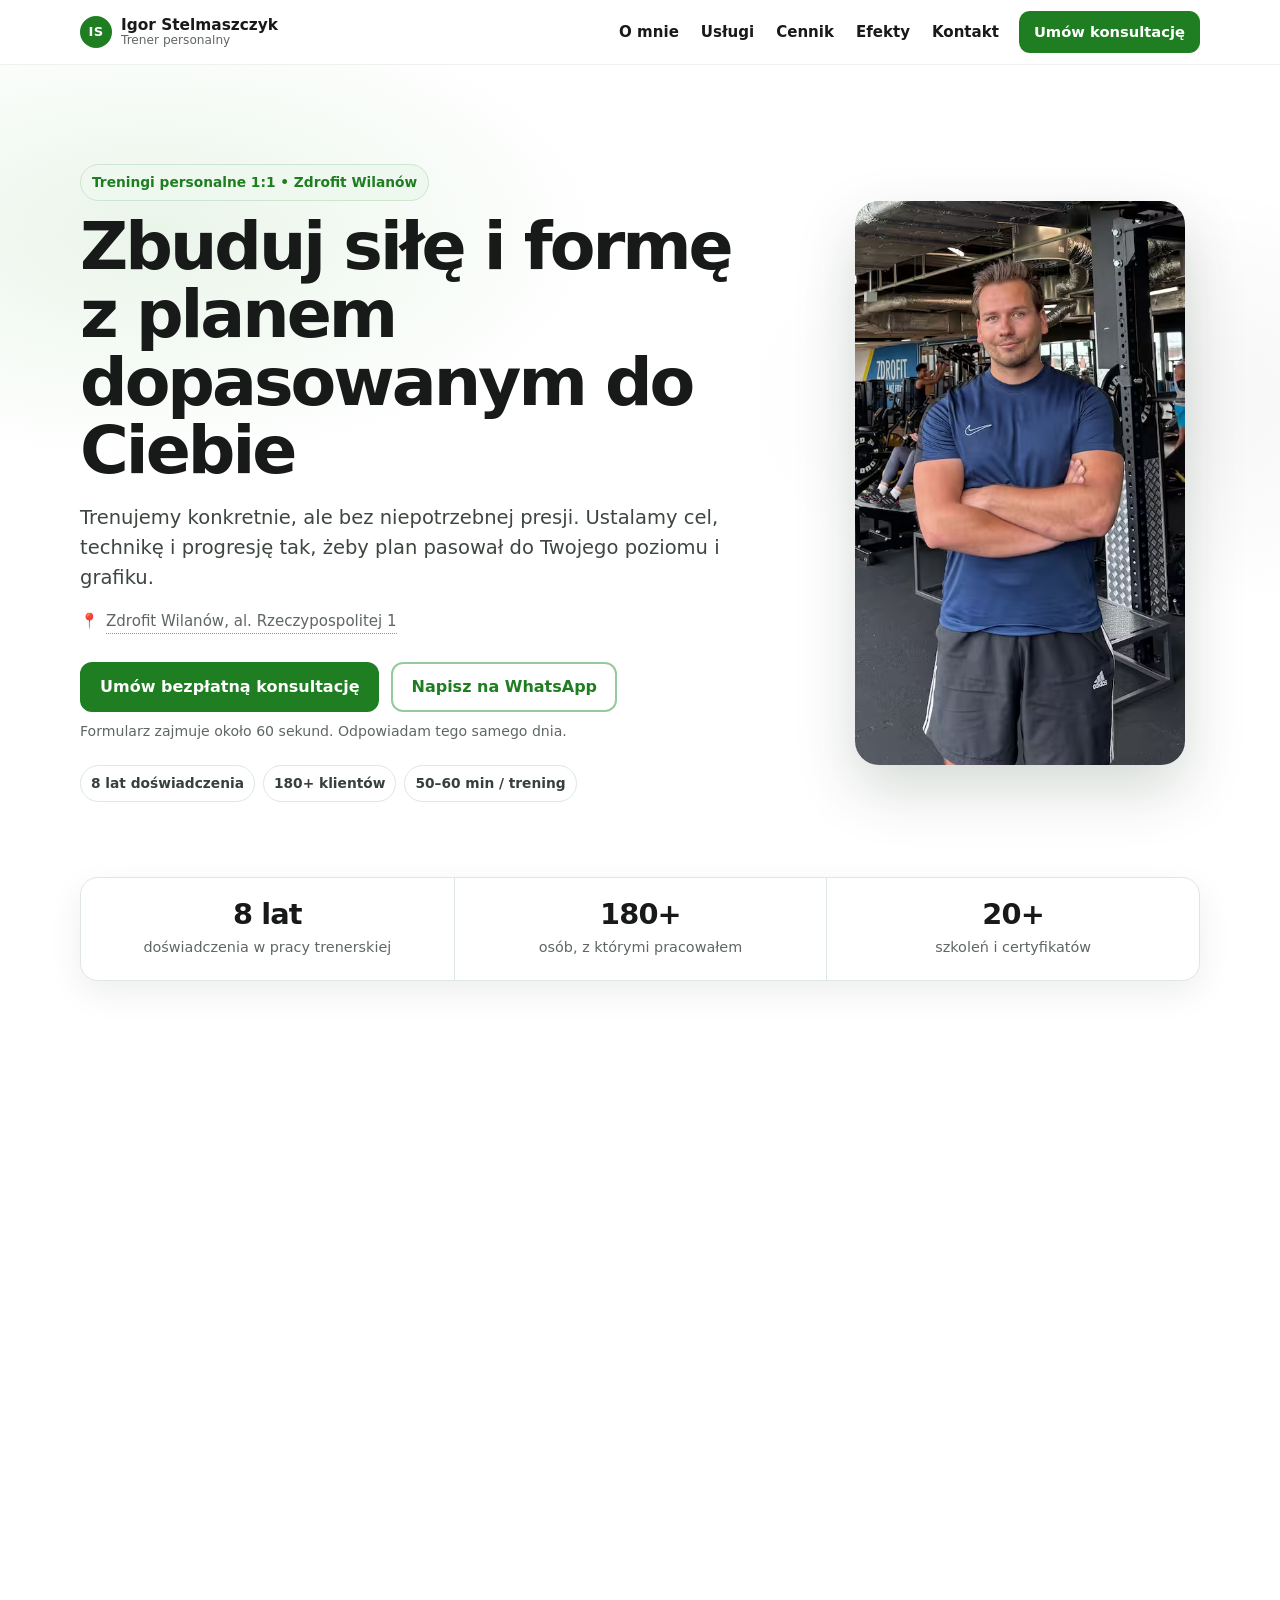
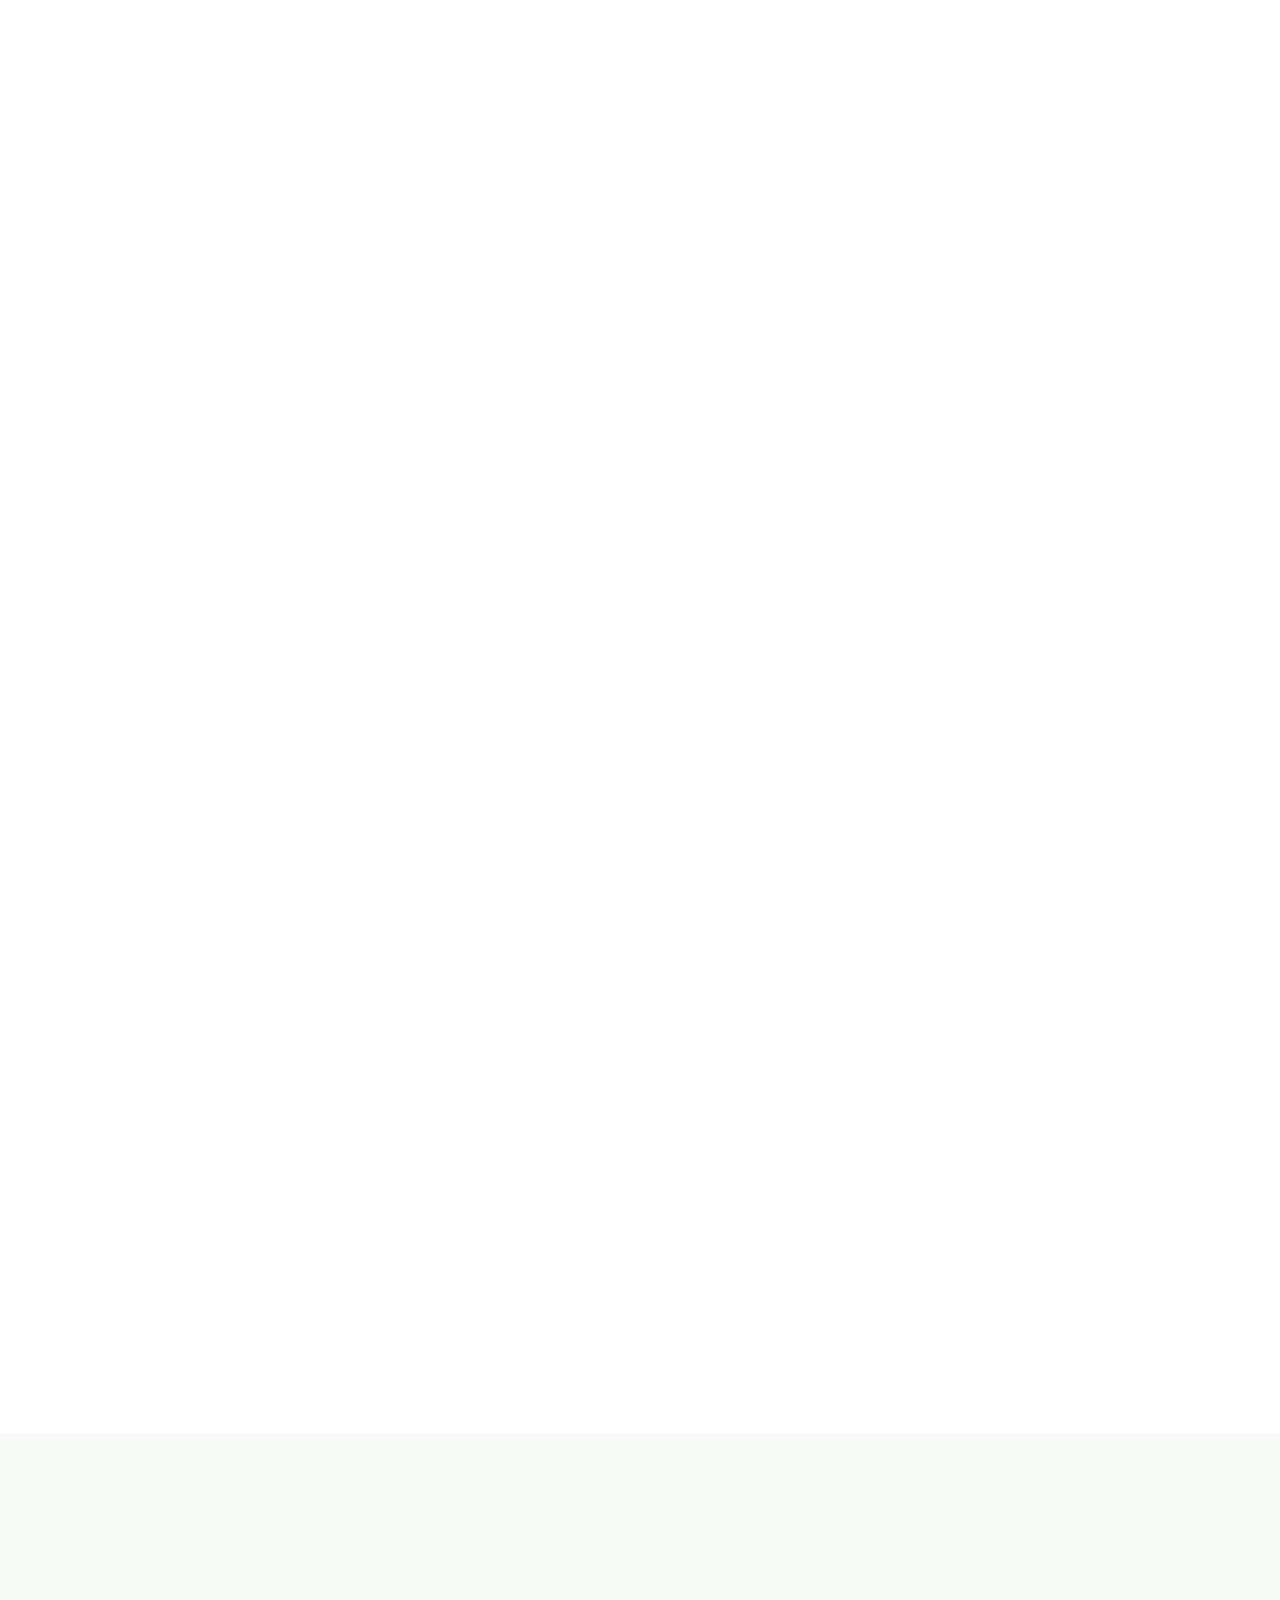
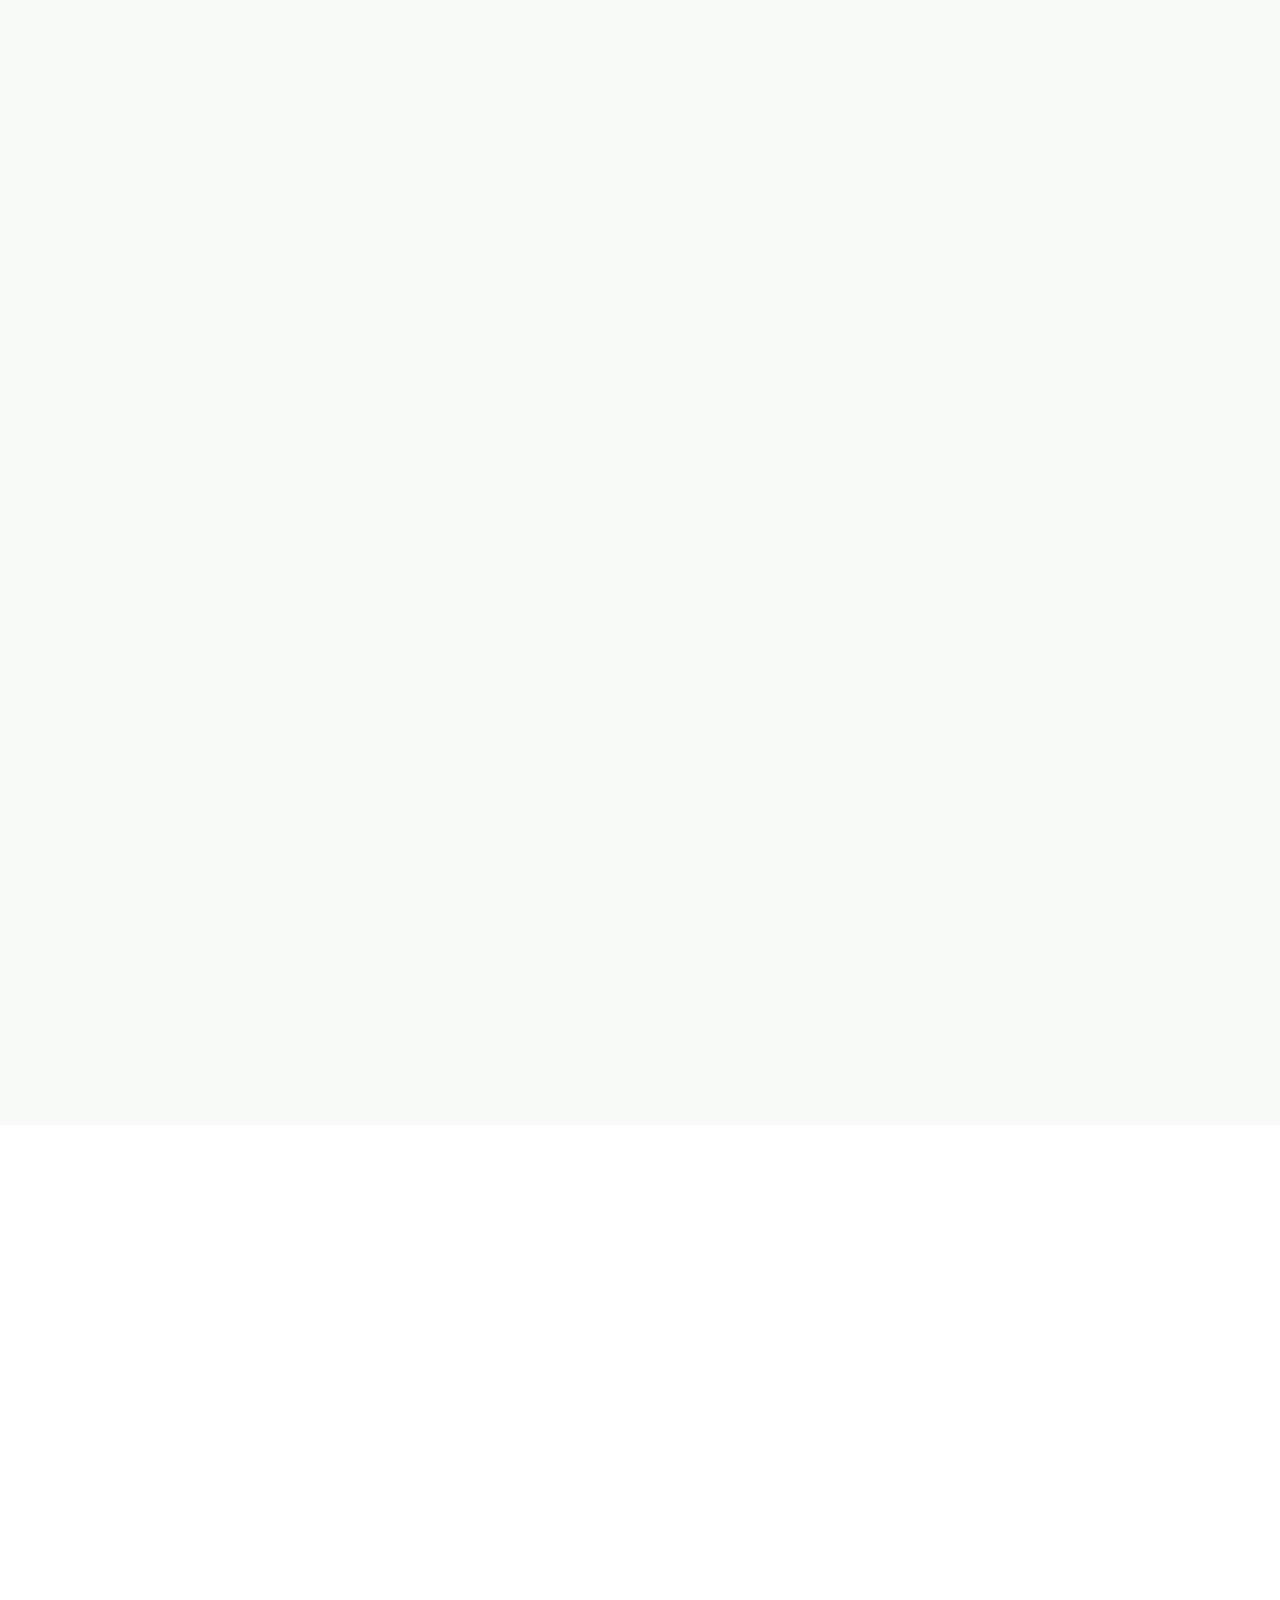
==== commit b39e9062: "Update index.html" ====
--- a/index.html
+++ b/index.html
@@ -8,6 +8,11 @@
   <meta name="description" content="Igor Stelmaszczyk — treningi personalne 1:1 w Zdrofit Wilanów. 8 lat doświadczenia, indywidualny plan i bezpłatna konsultacja. Sprawdź ofertę.">
   <meta name="robots" content="index,follow,max-image-preview:large,max-snippet:-1,max-video-preview:-1">
   <link rel="canonical" href="https://trenerwilanow.pl/">
+
+  <!-- Ikony strony / favicon -->
+  <link rel="icon" href="/favicon.svg" type="image/svg+xml">
+  <link rel="icon" href="/favicon-32x32.png" sizes="32x32" type="image/png">
+  <link rel="apple-touch-icon" href="/apple-touch-icon.png" sizes="180x180">
 
   <!-- LCP: responsywny hero -->
   <link rel="preload"
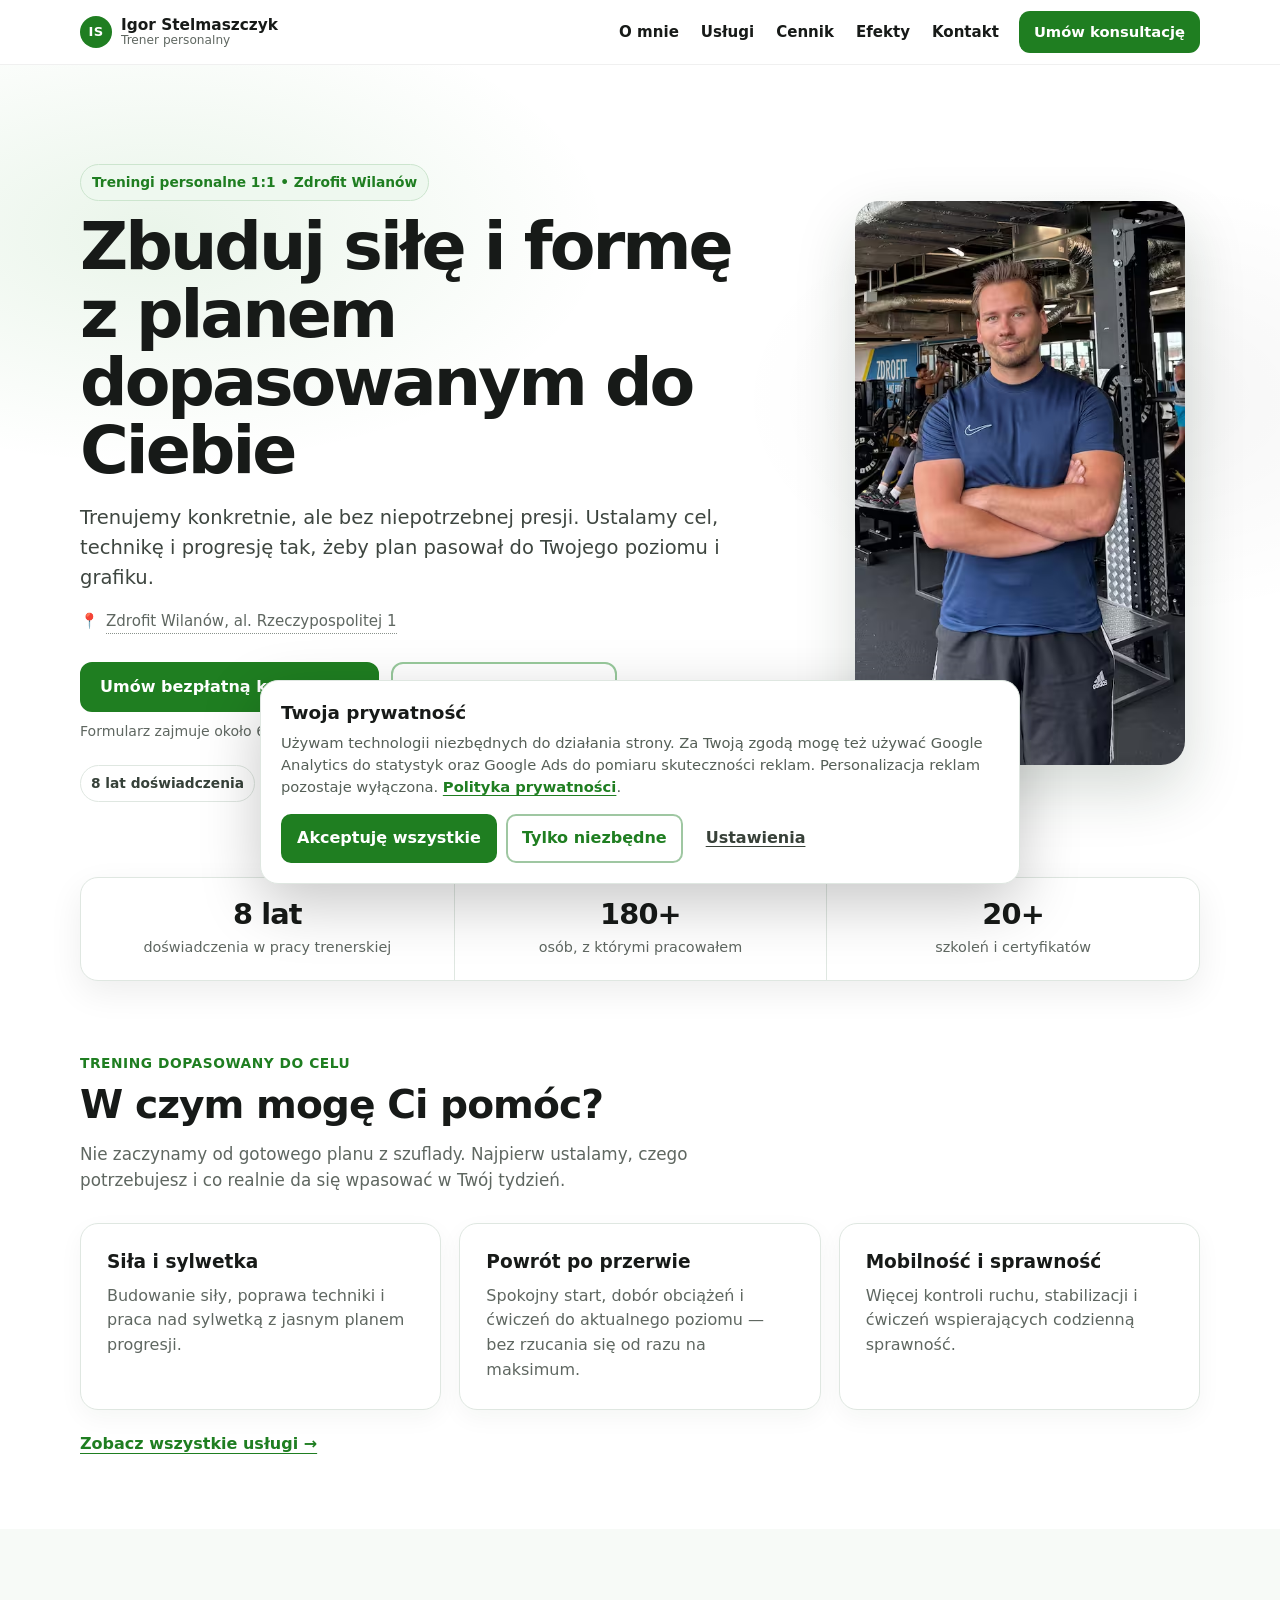
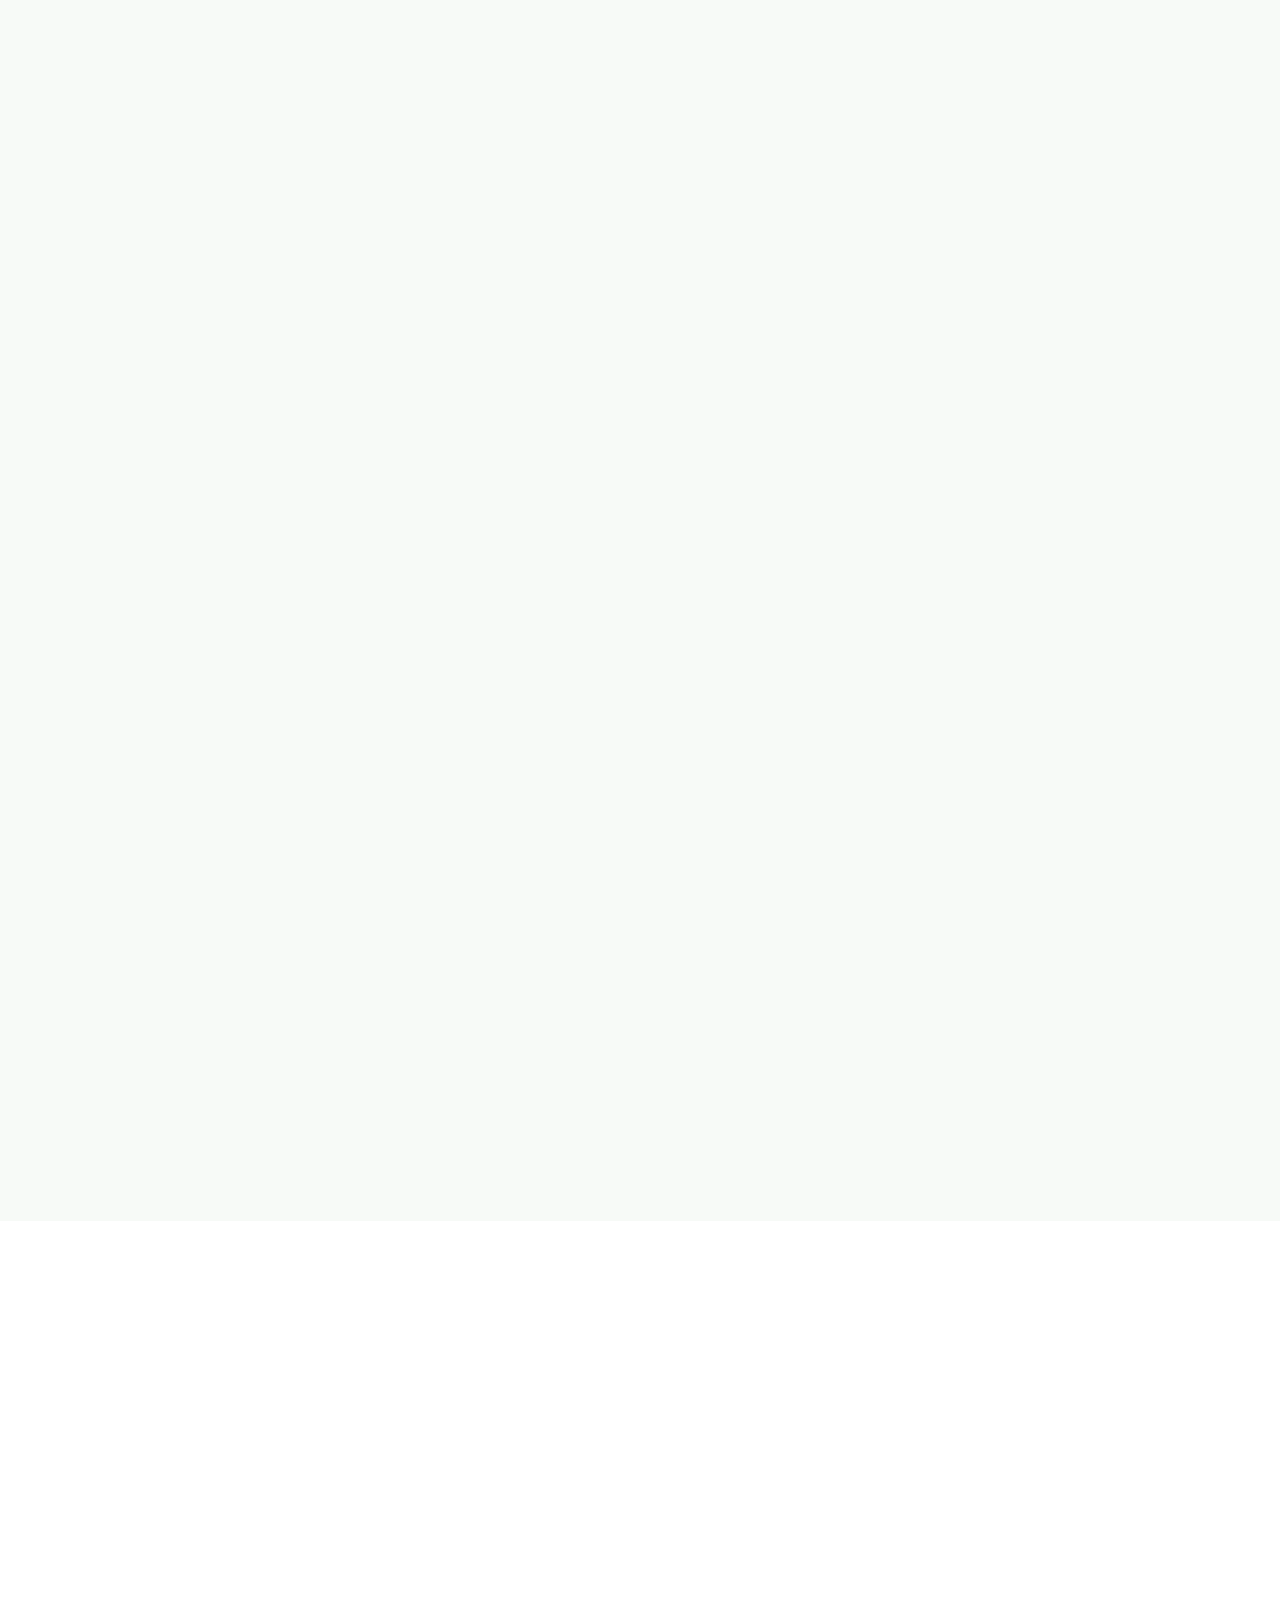
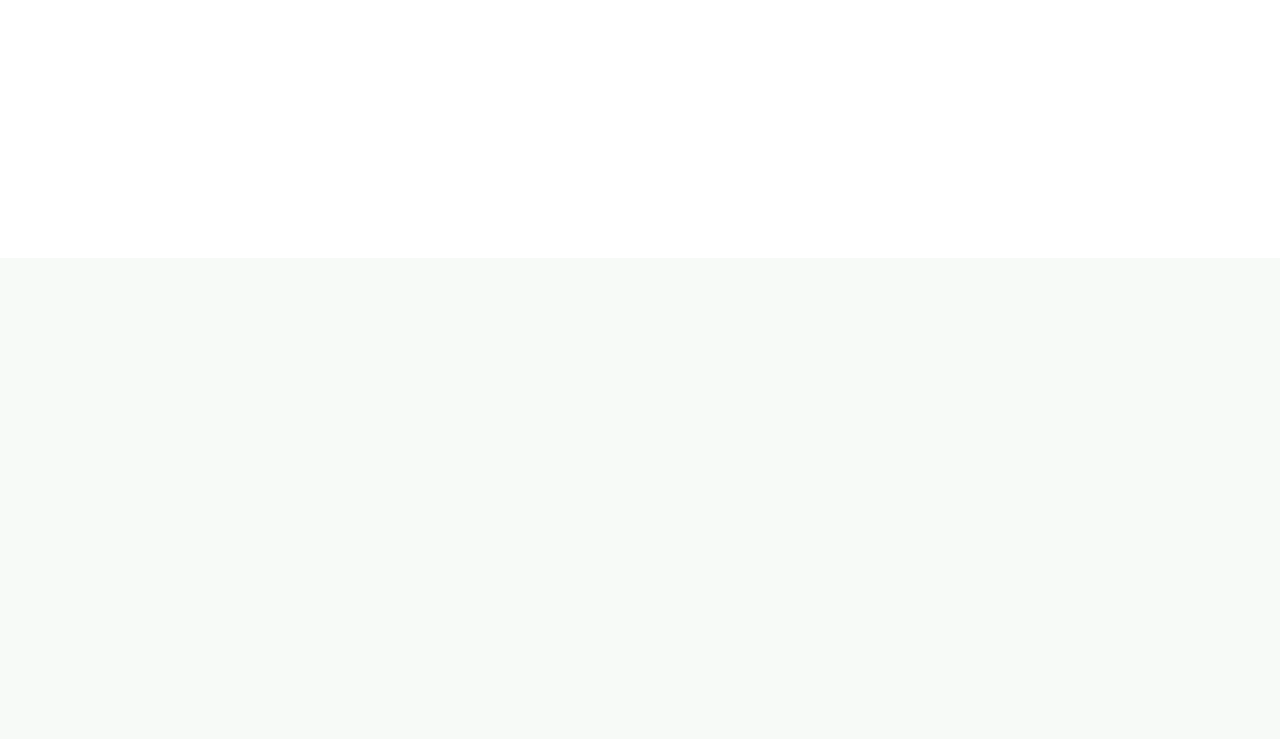
==== commit 88c336fe: "Update index.html" ====
--- a/index.html
+++ b/index.html
@@ -789,6 +789,7 @@
       *,*::before,*::after{scroll-behavior:auto!important;transition:none!important;animation:none!important}
     }
   </style>
+  <script src="/consent.js" defer></script>
 </head>
 
 <body>
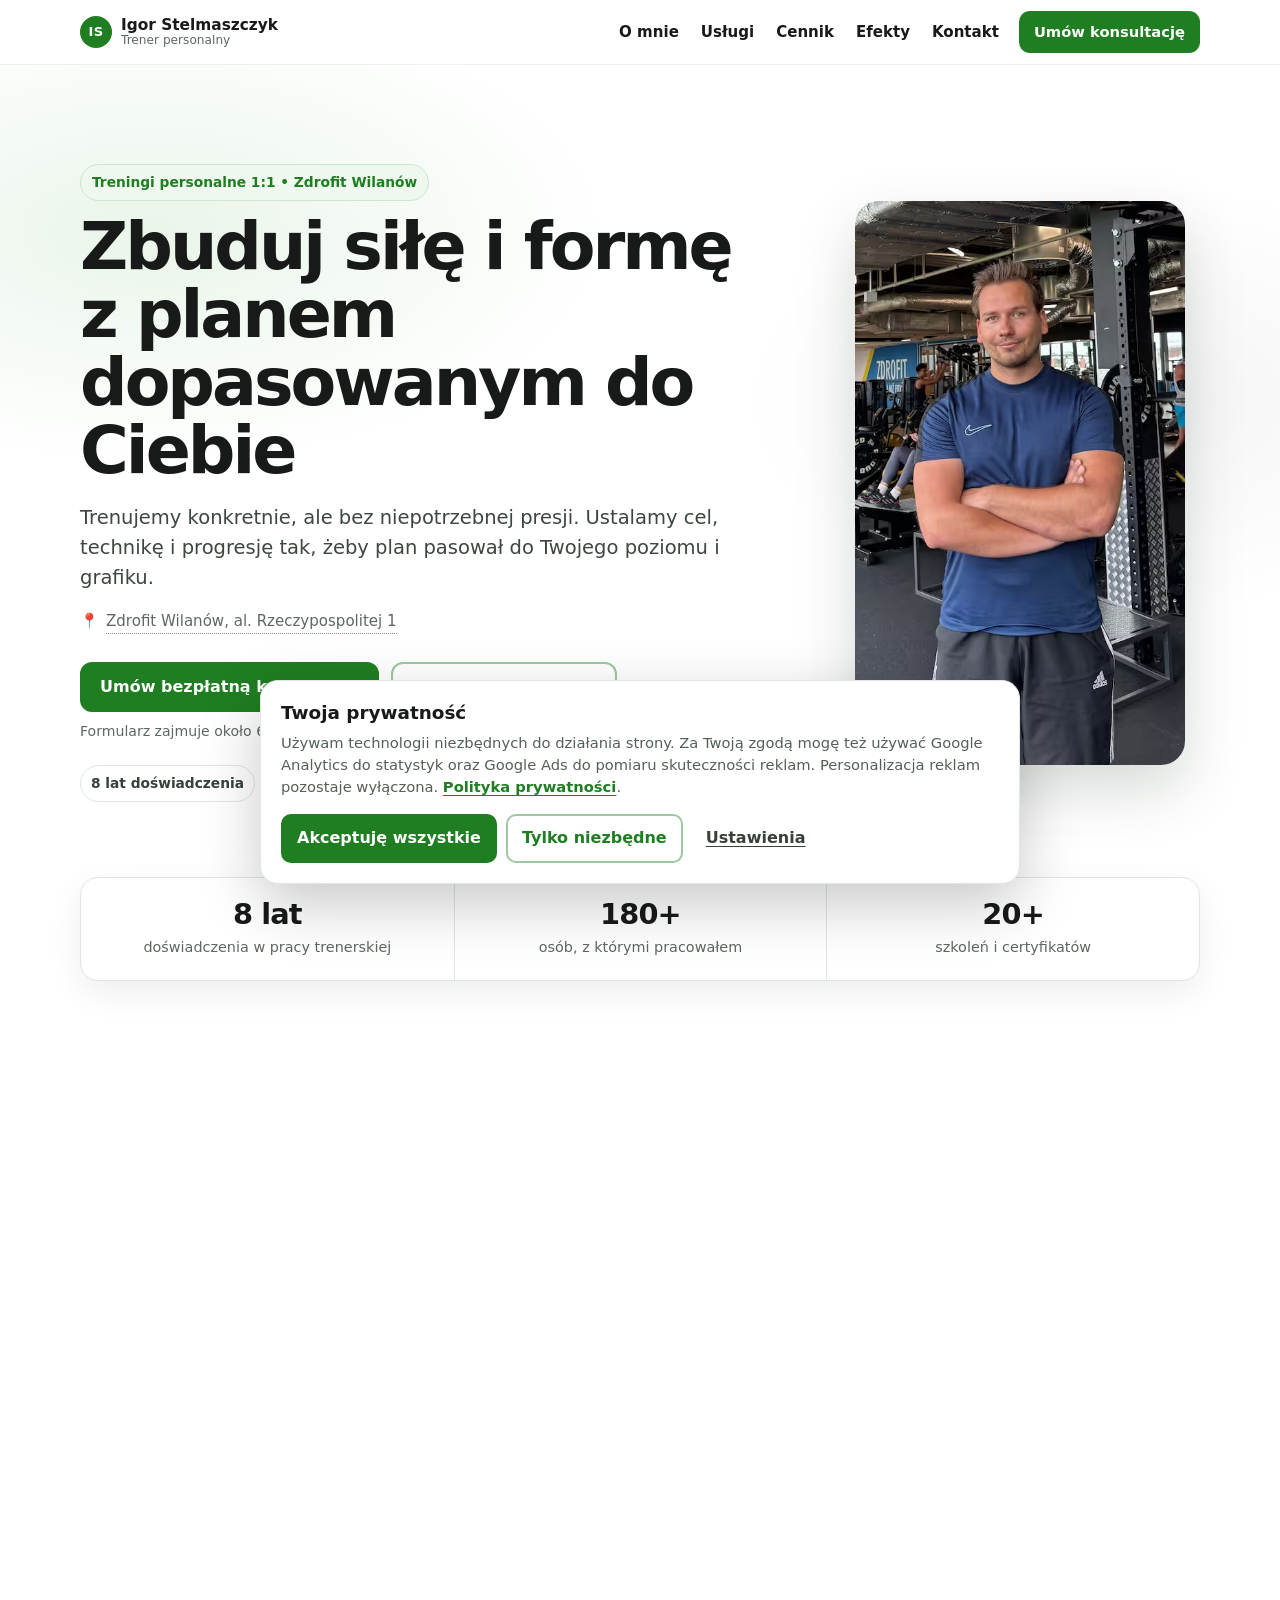
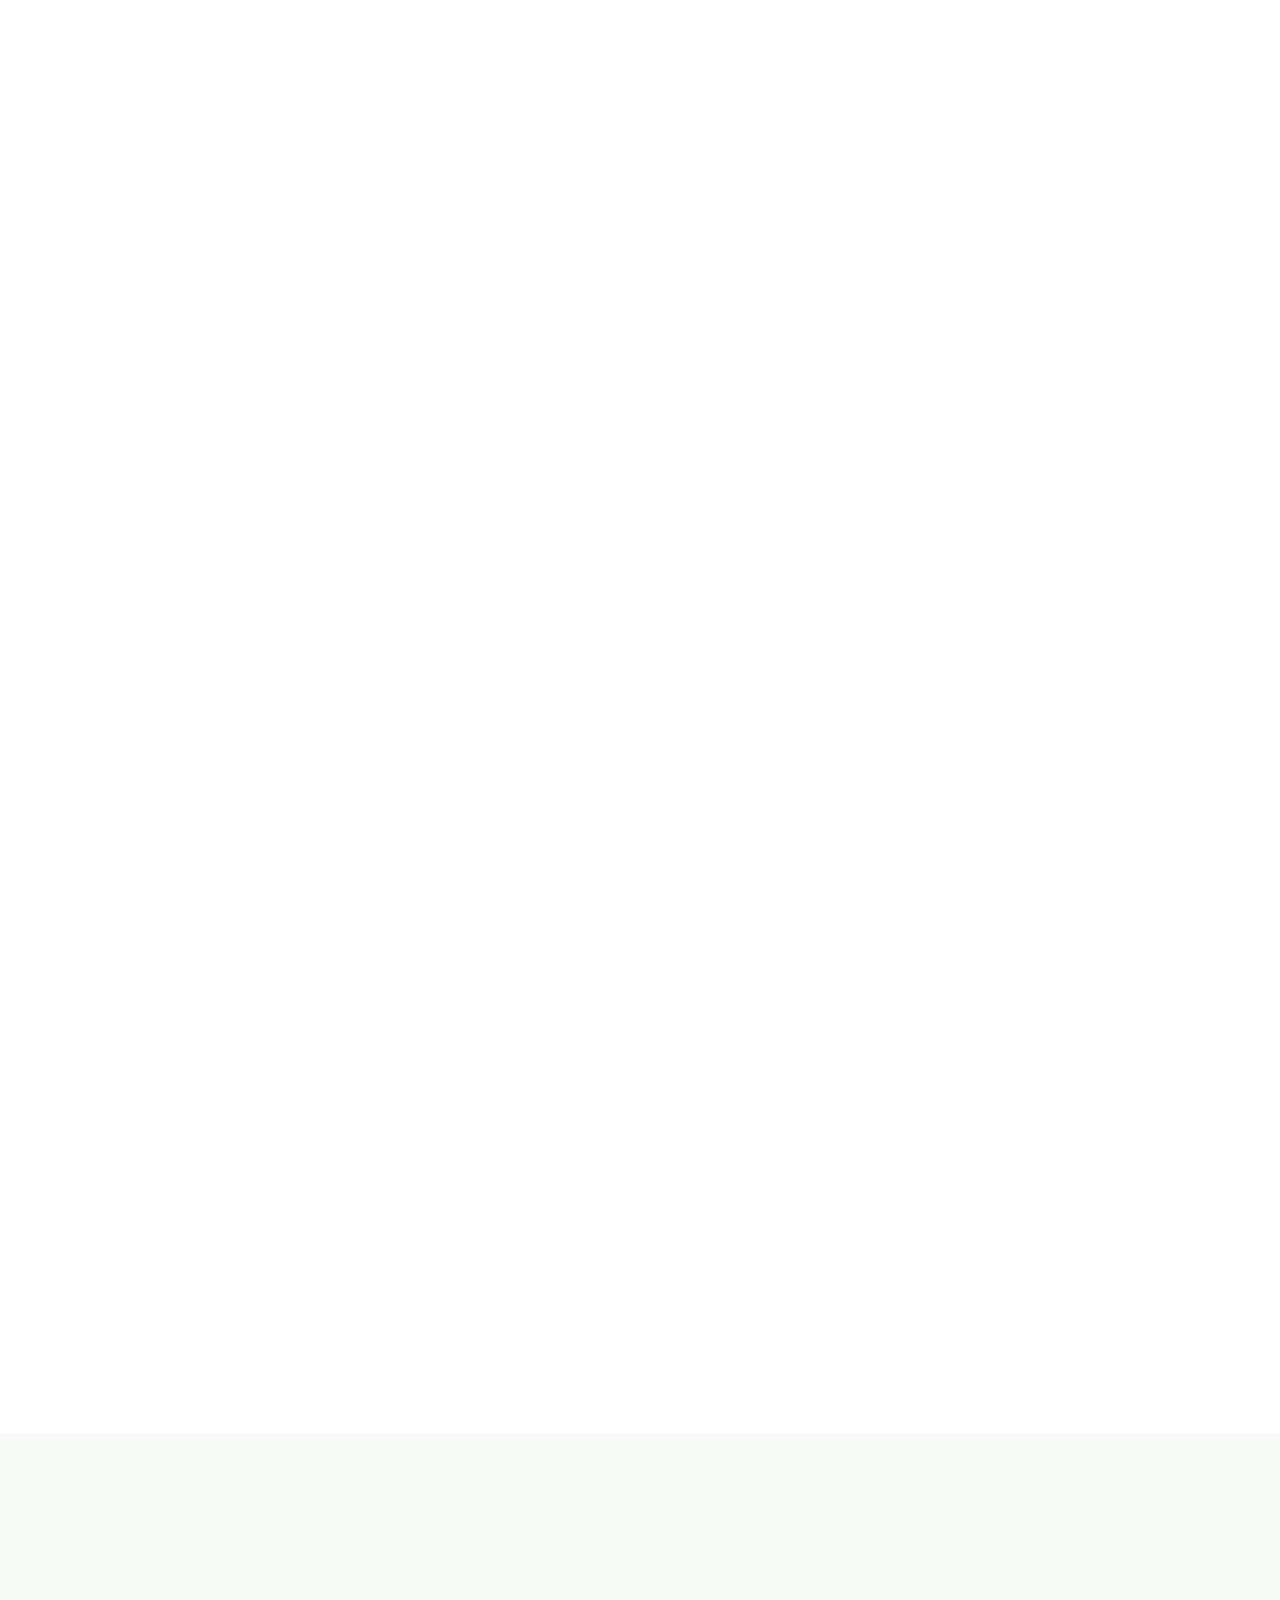
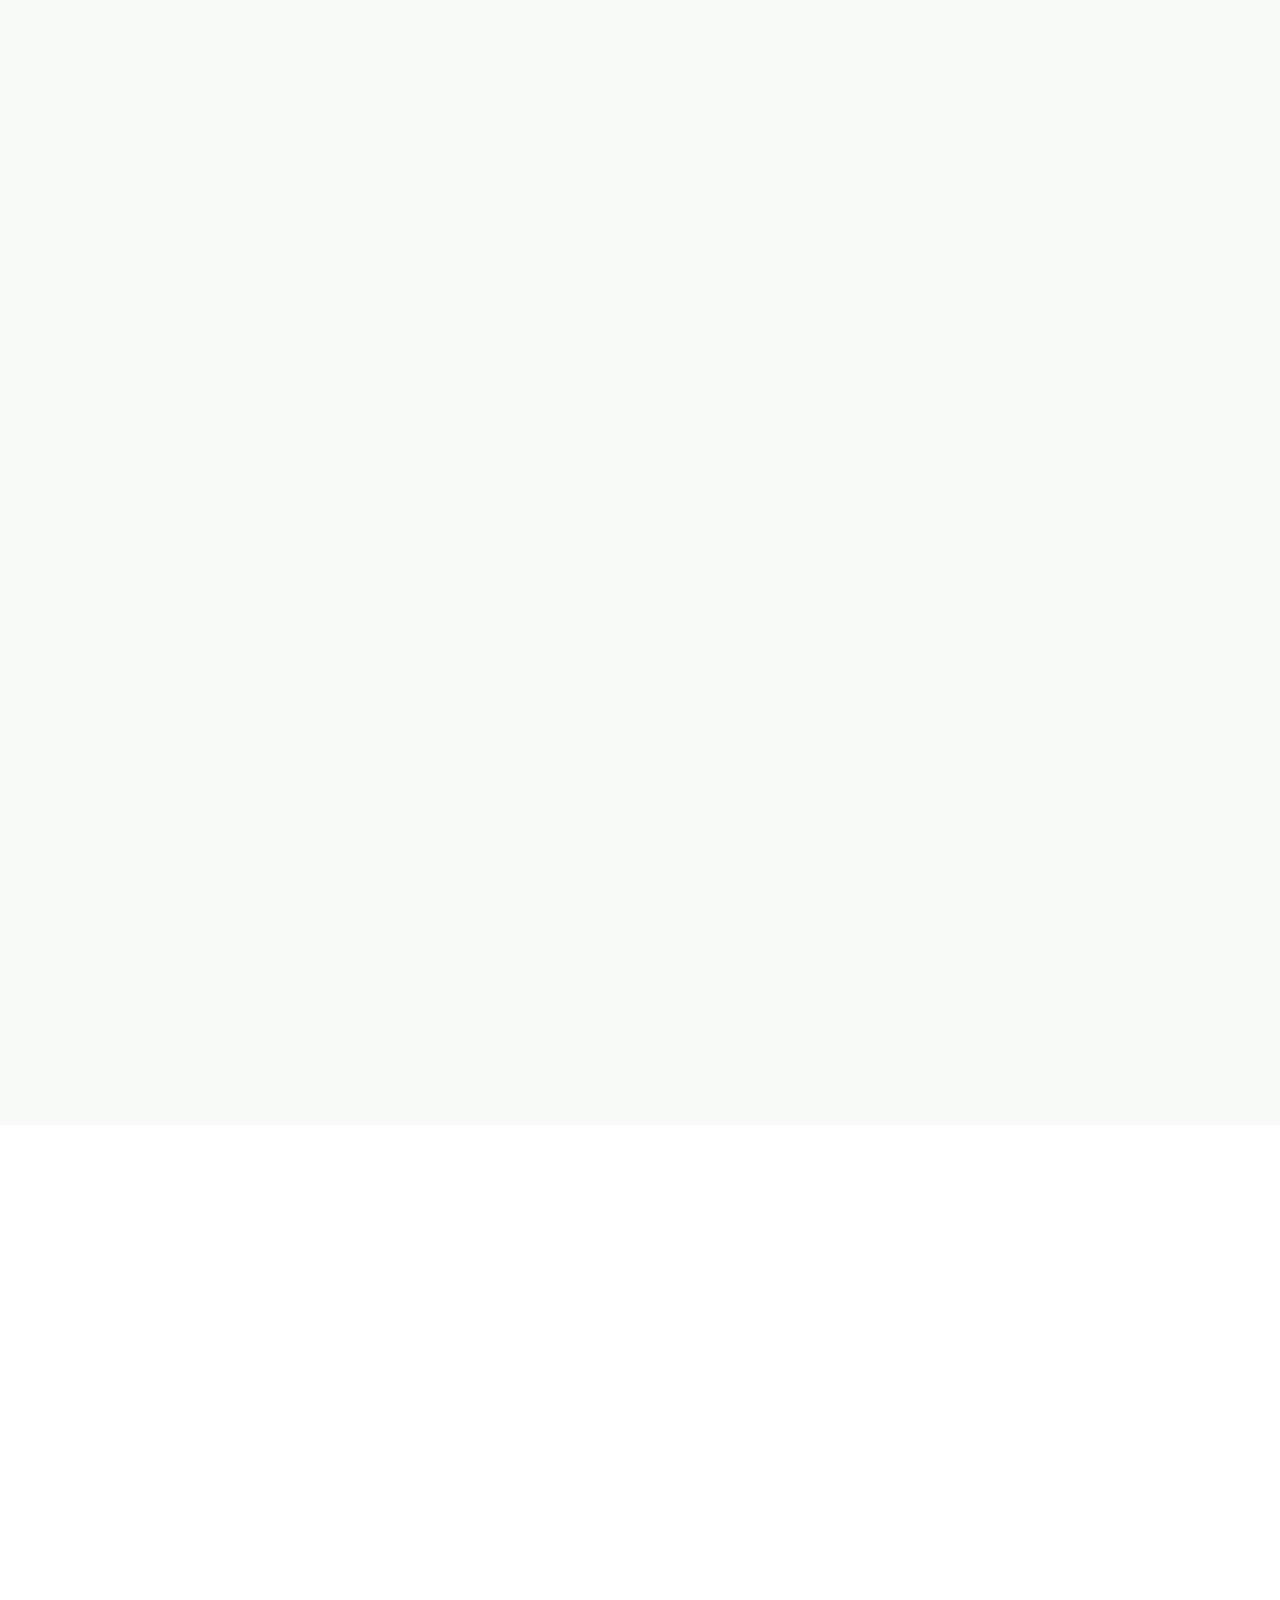
==== commit ea5d6b21: "Update index.html" ====
--- a/index.html
+++ b/index.html
@@ -13,17 +13,7 @@
   <link rel="icon" href="/favicon.svg" type="image/svg+xml">
   <link rel="icon" href="/favicon-32x32.png" sizes="32x32" type="image/png">
   <link rel="apple-touch-icon" href="/apple-touch-icon.png" sizes="180x180">
-
-  <!-- LCP: responsywny hero -->
-  <link rel="preload"
-        as="image"
-        href="/lib/768w-avif.avif"
-        imagesrcset="/lib/480%20awif.avif 480w, /lib/768w-avif.avif 768w, /lib/960w.avif 960w, /lib/1200w.avif 1200w"
-        imagesizes="(max-width: 760px) 72vw, 320px"
-        type="image/avif"
-        fetchpriority="high">
-
-  <!-- Open Graph / social -->
+<!-- Open Graph / social -->
   <meta property="og:type" content="website">
   <meta property="og:title" content="Igor Stelmaszczyk | Treningi personalne w Zdrofit Wilanów">
   <meta property="og:description" content="Treningi personalne 1:1 w Zdrofit Wilanów. Indywidualny plan, wsparcie i bezpłatna konsultacja.">
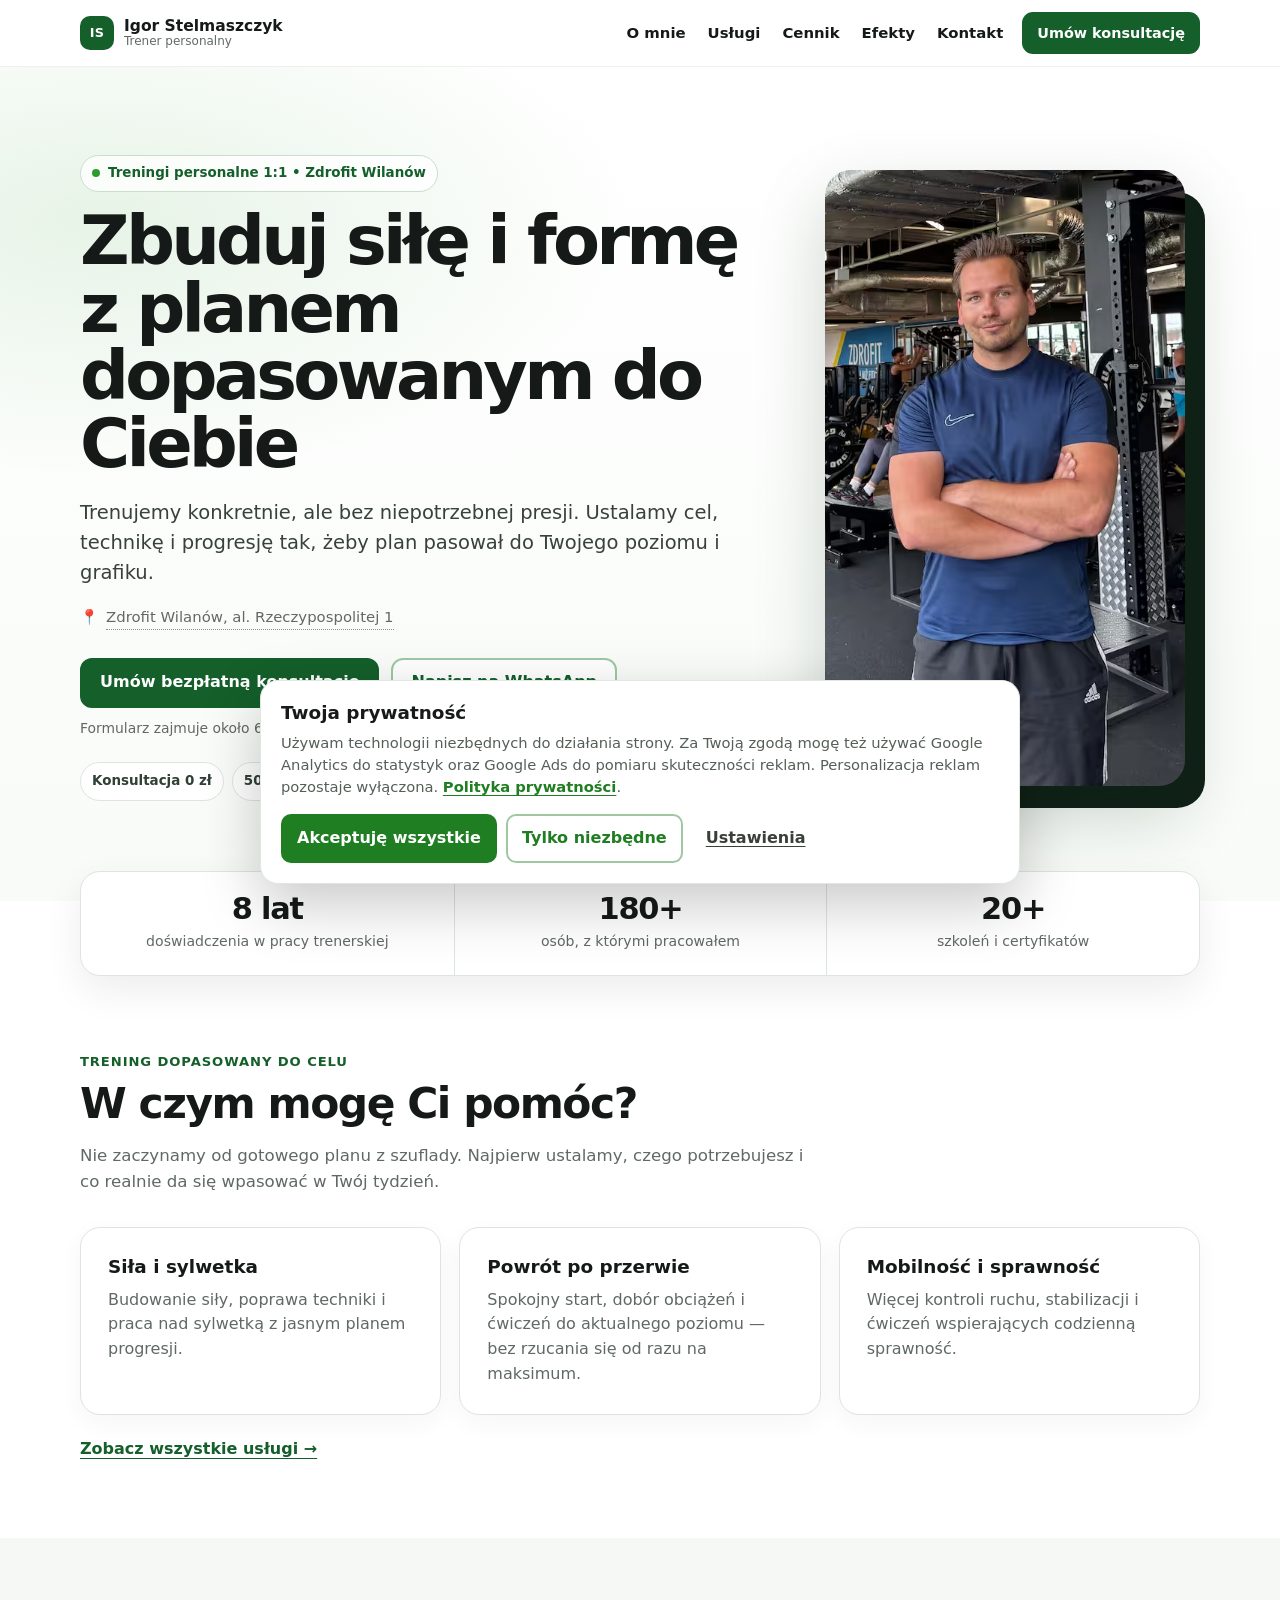
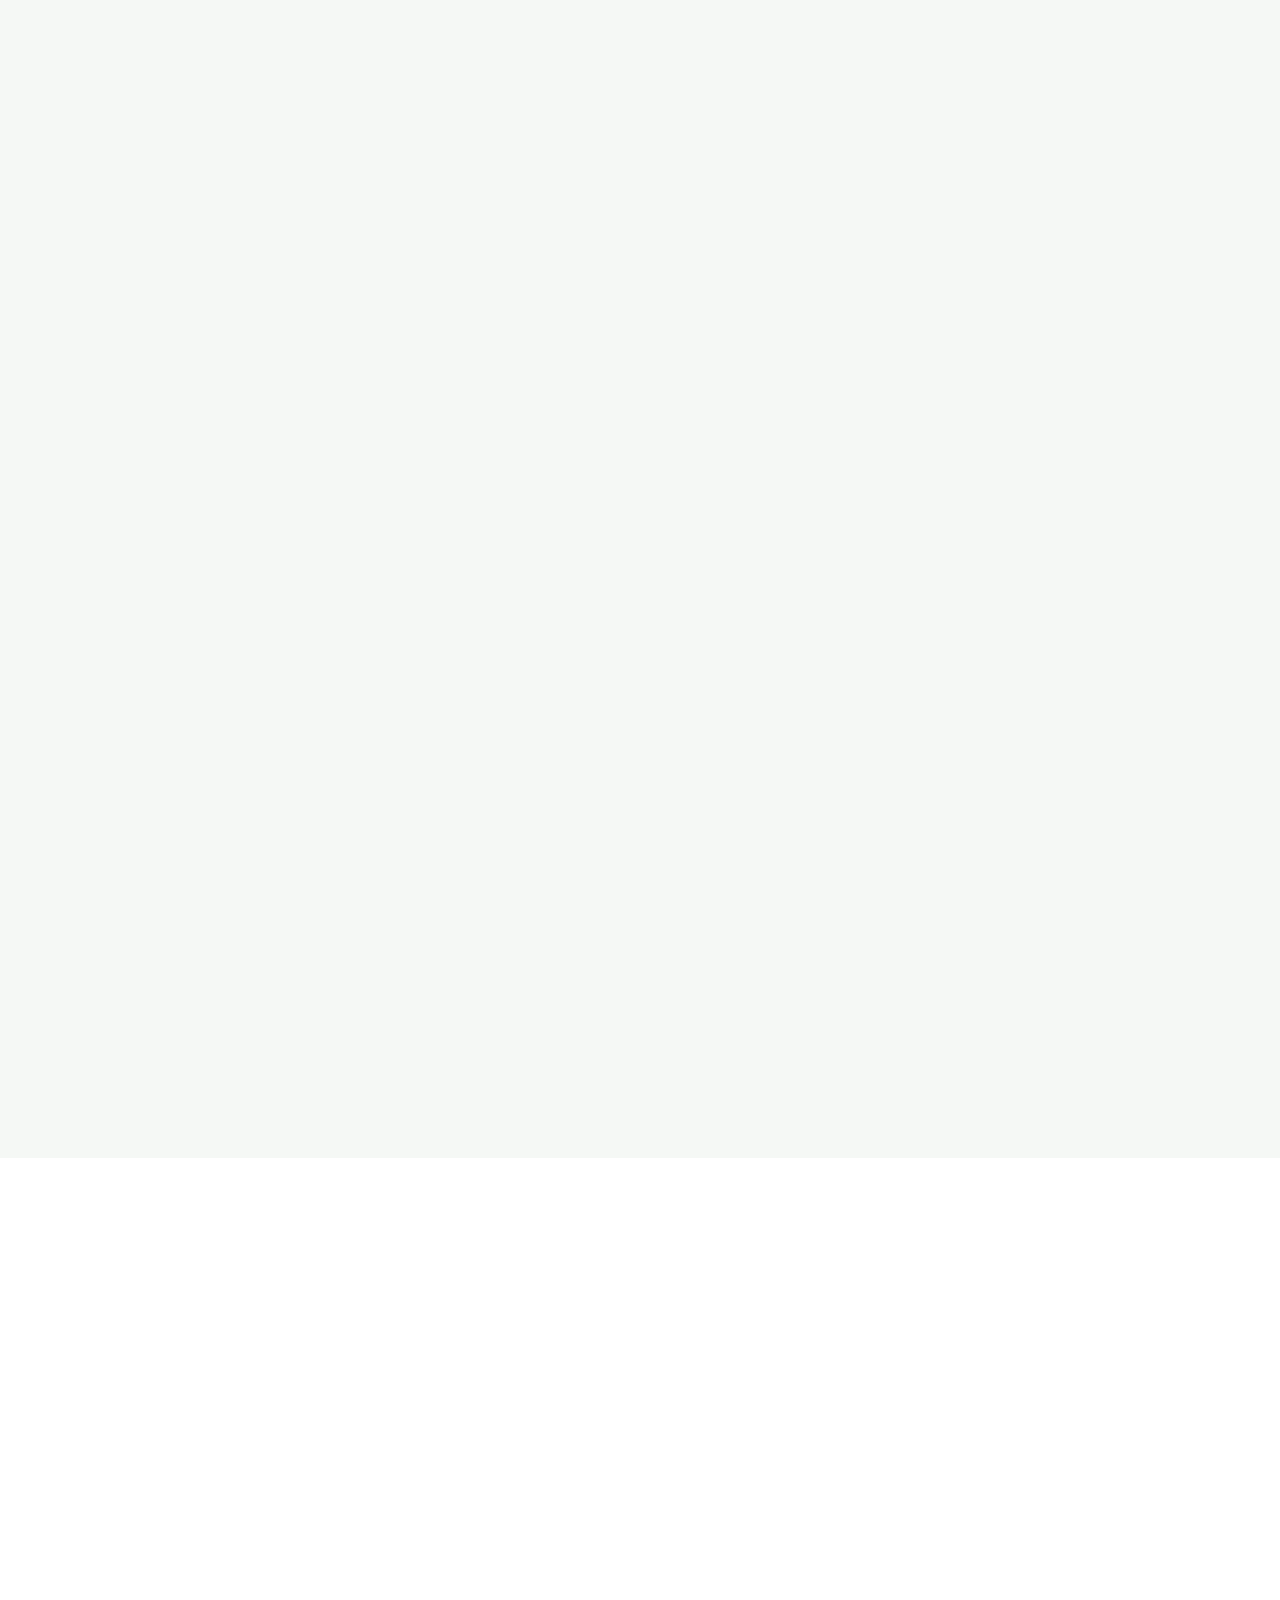
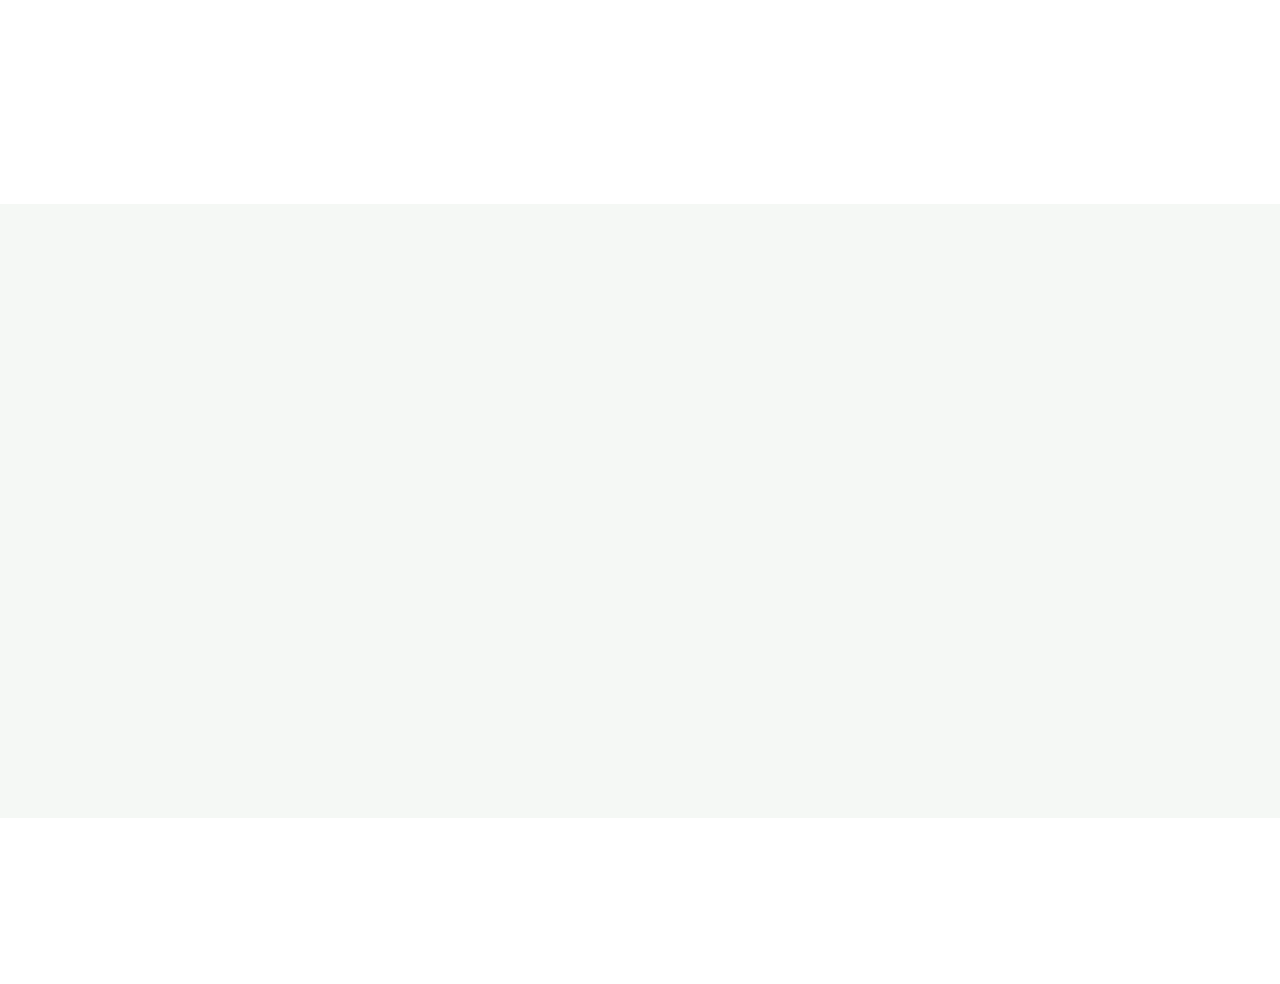
==== commit fb5bb7be: "Conversion polish: hero, pricing, mobile CTA and clarity" ====
--- a/index.html
+++ b/index.html
@@ -9,11 +9,10 @@
   <meta name="robots" content="index,follow,max-image-preview:large,max-snippet:-1,max-video-preview:-1">
   <link rel="canonical" href="https://trenerwilanow.pl/">
 
-  <!-- Ikony strony / favicon -->
   <link rel="icon" href="/favicon.svg" type="image/svg+xml">
   <link rel="icon" href="/favicon-32x32.png" sizes="32x32" type="image/png">
   <link rel="apple-touch-icon" href="/apple-touch-icon.png" sizes="180x180">
-<!-- Open Graph / social -->
+
   <meta property="og:type" content="website">
   <meta property="og:title" content="Igor Stelmaszczyk | Treningi personalne w Zdrofit Wilanów">
   <meta property="og:description" content="Treningi personalne 1:1 w Zdrofit Wilanów. Indywidualny plan, wsparcie i bezpłatna konsultacja.">
@@ -31,10 +30,9 @@
   <meta name="twitter:description" content="Treningi personalne 1:1 w Zdrofit Wilanów. Indywidualny plan, wsparcie i bezpłatna konsultacja.">
   <meta name="twitter:image" content="https://trenerwilanow.pl/lib/IMG_4377-1-mf2g7usc.webp">
 
-  <meta name="theme-color" content="#2e9b2f">
+  <meta name="theme-color" content="#145f2a">
   <meta name="color-scheme" content="light">
 
-  <!-- Dane uporządkowane: witryna, strona i osoba -->
   <script type="application/ld+json">
   {
     "@context":"https://schema.org",
@@ -84,1132 +82,56 @@
   </script>
 
   <style>
-    :root{
-      --green:#2e9b2f;
-      --green-dark:#1f7e21;
-      --green-deep:#176619;
-      --green-soft:#eef8ef;
-      --ink:#171a18;
-      --muted:#5f6761;
-      --line:#dfe7e1;
-      --surface:#f7faf7;
-      --white:#fff;
-      --shadow:0 16px 42px rgba(20,40,24,.10);
-      --radius:18px;
-      --max:1120px;
-      --font:system-ui,-apple-system,BlinkMacSystemFont,"Segoe UI",Roboto,Helvetica,Arial,sans-serif;
-    }
+    :root{--green:#2e9b2f;--green-dark:#145f2a;--green-deep:#0f4b20;--green-soft:#edf7ef;--ink:#151917;--muted:#606963;--line:#dde5df;--surface:#f5f8f5;--white:#fff;--dark:#102017;--shadow:0 18px 48px rgba(15,43,23,.11);--radius:20px;--max:1120px;--font:system-ui,-apple-system,BlinkMacSystemFont,"Segoe UI",Roboto,Helvetica,Arial,sans-serif}
+    *,*::before,*::after{box-sizing:border-box}html{scroll-behavior:smooth}body{margin:0;background:var(--white);color:var(--ink);font-family:var(--font);line-height:1.55;-webkit-font-smoothing:antialiased;text-rendering:optimizeLegibility}img{display:block;max-width:100%;height:auto}a{color:inherit}button{font:inherit}[id]{scroll-margin-top:84px}.container{width:min(var(--max),calc(100% - 32px));margin-inline:auto}.section{padding:76px 0}.section-soft{background:var(--surface)}.section-kicker{margin:0 0 9px;color:var(--green-dark);font-size:.82rem;font-weight:900;letter-spacing:.07em;text-transform:uppercase}.section-title{margin:0;font-size:clamp(1.85rem,3.5vw,2.65rem);line-height:1.1;letter-spacing:-.035em}.section-lead{max-width:740px;margin:15px 0 0;color:var(--muted);font-size:1.04rem}
+    .skip-link{position:fixed;left:16px;top:12px;z-index:20000;transform:translateY(-180%);padding:10px 14px;border-radius:10px;background:#111;color:#fff;font-weight:800;text-decoration:none}.skip-link:focus{transform:translateY(0)}:focus-visible{outline:3px solid #146f2c;outline-offset:3px}
+    #site-header{position:sticky;top:0;z-index:1000;background:rgba(255,255,255,.94);border-bottom:1px solid rgba(0,0,0,.06);backdrop-filter:saturate(1.15) blur(12px);transition:box-shadow .2s ease}#site-header.is-scrolled{box-shadow:0 10px 30px rgba(0,0,0,.07)}.nav-wrap{min-height:66px;display:flex;align-items:center;gap:18px}.brand{display:flex;align-items:center;gap:10px;text-decoration:none;flex:0 0 auto}.brand-mark{width:34px;height:34px;border-radius:10px;display:grid;place-items:center;background:var(--green-dark);color:#fff;font-size:.8rem;font-weight:900;letter-spacing:.02em}.brand-text{display:flex;flex-direction:column;line-height:1.08}.brand-text strong{font-size:.97rem}.brand-text span{color:var(--muted);font-size:.75rem}.desktop-nav{margin-left:auto}.desktop-nav ul{display:flex;align-items:center;gap:20px;list-style:none;padding:0;margin:0}.desktop-nav a{text-decoration:none;font-size:.93rem;font-weight:760;padding:10px 1px;border-bottom:2px solid transparent}.desktop-nav a:hover{color:var(--green-dark);border-bottom-color:var(--green)}.header-cta{display:inline-flex;align-items:center;justify-content:center;min-height:42px;padding:10px 15px;border-radius:11px;background:var(--green-dark);color:#fff;font-size:.9rem;font-weight:850;text-decoration:none}.header-cta:hover{background:var(--green-deep)}.menu-toggle{display:none;margin-left:auto;width:44px;height:44px;border:0;border-radius:10px;background:transparent;cursor:pointer;place-items:center}.menu-toggle span,.menu-toggle::before,.menu-toggle::after{content:"";display:block;width:22px;height:2px;border-radius:2px;background:var(--ink);transition:transform .18s ease,opacity .18s ease}.menu-toggle span{margin:5px 0}.menu-toggle[aria-expanded="true"]::before{transform:translateY(7px) rotate(45deg)}.menu-toggle[aria-expanded="true"] span{opacity:0}.menu-toggle[aria-expanded="true"]::after{transform:translateY(-7px) rotate(-45deg)}.mobile-menu{display:none;position:fixed;top:72px;left:16px;right:16px;z-index:1200;padding:12px;border:1px solid var(--line);border-radius:16px;background:#fff;box-shadow:var(--shadow)}.mobile-menu.is-open{display:block}.mobile-menu a{display:block;padding:12px;border-radius:10px;text-decoration:none;font-weight:760}.mobile-menu a:hover{background:var(--green-soft);color:var(--green-dark)}.mobile-menu .mobile-wa{margin-top:6px;text-align:center;color:var(--green-dark);border:1px solid #b9dcbc}.menu-backdrop{display:none;position:fixed;inset:64px 0 0;z-index:1100;border:0;background:rgba(0,0,0,.18)}.menu-backdrop.is-open{display:block}
+    .btn-row{display:flex;gap:12px;flex-wrap:wrap}.btn{display:inline-flex;align-items:center;justify-content:center;min-height:50px;padding:13px 18px;border:2px solid transparent;border-radius:12px;text-align:center;text-decoration:none;font-weight:850;line-height:1.15;transition:transform .08s ease,background .2s ease,border-color .2s ease,color .2s ease}.btn:active{transform:translateY(1px)}.btn-primary{background:var(--green-dark);color:#fff;border-color:var(--green-dark)}.btn-primary:hover{background:var(--green-deep);border-color:var(--green-deep)}.btn-outline{background:#fff;color:var(--green-dark);border-color:#9cc9a6}.btn-outline:hover{background:var(--green-soft);border-color:var(--green-dark)}.btn-text{min-height:auto;padding:3px 0;border:0;border-radius:0;color:var(--green-dark);text-decoration:underline;text-underline-offset:4px;text-decoration-thickness:1px}
+    #hero{overflow:hidden;background:radial-gradient(850px 420px at 8% 18%,rgba(46,155,47,.11),transparent 62%),linear-gradient(180deg,#fff 0%,#f8fbf8 100%)}.hero-grid{min-height:calc(100svh - 66px);padding:62px 0 74px;display:grid;grid-template-columns:minmax(0,1fr) 390px;align-items:center;gap:72px}.hero-copy{max-width:710px}.eyebrow{display:inline-flex;align-items:center;gap:8px;margin:0 0 15px;padding:7px 11px;border:1px solid #c9dfce;border-radius:999px;background:rgba(255,255,255,.8);color:var(--green-dark);font-size:.84rem;font-weight:880}.eyebrow::before{content:"";width:8px;height:8px;border-radius:50%;background:var(--green)}.hero-copy h1{margin:0;max-width:15ch;font-size:clamp(2.55rem,5.35vw,4.6rem);line-height:.99;letter-spacing:-.055em}.hero-sub{margin:20px 0 0;max-width:650px;color:#39413c;font-size:clamp(1.06rem,1.65vw,1.22rem)}.hero-location{display:flex;align-items:center;gap:7px;margin:17px 0 0;color:var(--muted);font-size:.93rem}.hero-location a{text-decoration:none;border-bottom:1px dotted #8a928c}.hero-location a:hover{color:var(--green-dark);border-color:var(--green-dark)}.hero-actions{margin-top:28px}.hero-note{margin:10px 0 0;color:var(--muted);font-size:.87rem}.trust-chips{display:flex;gap:8px;flex-wrap:wrap;list-style:none;margin:23px 0 0;padding:0}.trust-chips li{padding:8px 11px;border-radius:999px;background:#fff;border:1px solid var(--line);color:#314037;font-size:.84rem;font-weight:790}.hero-media{justify-self:center;width:min(100%,360px);position:relative}.hero-media::before{content:"";position:absolute;inset:22px -20px -22px 20px;border-radius:28px;background:var(--dark);z-index:0}.hero-media picture{position:relative;z-index:1;display:block}.hero-media img{width:100%;border-radius:26px;box-shadow:0 28px 70px rgba(14,43,22,.2);aspect-ratio:2120/3622;object-fit:cover}
+    .trust-strip{position:relative;z-index:3;margin-top:-30px}.trust-grid{display:grid;grid-template-columns:repeat(3,1fr);overflow:hidden;border:1px solid var(--line);border-radius:20px;background:#fff;box-shadow:0 14px 38px rgba(0,0,0,.075)}.trust-item{padding:22px 24px;text-align:center}.trust-item + .trust-item{border-left:1px solid var(--line)}.trust-number{margin:0;font-size:1.9rem;line-height:1;font-weight:900;letter-spacing:-.04em}.trust-label{margin:7px 0 0;color:var(--muted);font-size:.88rem}
+    .card-grid{display:grid;grid-template-columns:repeat(3,1fr);gap:18px;margin-top:32px}.card{padding:27px;border:1px solid var(--line);border-radius:var(--radius);background:#fff;box-shadow:0 8px 24px rgba(15,35,18,.045)}.card h3{margin:0;font-size:1.15rem;line-height:1.25}.card p{margin:10px 0 0;color:var(--muted)}.about-grid{display:grid;grid-template-columns:310px minmax(0,1fr);align-items:center;gap:56px}.about-photo{width:100%;border-radius:22px;box-shadow:0 18px 44px rgba(0,0,0,.12)}.about-copy p{margin:14px 0 0;color:#39413b;font-size:1.02rem}.about-links{margin-top:22px}.steps{display:grid;grid-template-columns:repeat(3,1fr);gap:18px;margin:32px 0 0;padding:0;list-style:none;counter-reset:step}.step{counter-increment:step;padding:26px;border:1px solid var(--line);border-radius:var(--radius);background:#fff}.step::before{content:counter(step);width:38px;height:38px;display:grid;place-items:center;border-radius:50%;background:var(--green-dark);color:#fff;font-weight:900}.step h3{margin:16px 0 0;font-size:1.1rem}.step p{margin:8px 0 0;color:var(--muted)}.meta-list{display:flex;flex-wrap:wrap;gap:10px;list-style:none;margin:22px 0 0;padding:0}.meta-list li{padding:8px 11px;border-radius:10px;background:var(--green-soft);color:#28432b;font-size:.9rem;font-weight:760}
+    .pricing-shell{padding:36px;border:1px solid #c9dfce;border-radius:24px;background:linear-gradient(135deg,#f2faf3,#fff);box-shadow:0 14px 40px rgba(25,70,30,.07)}.price-grid{display:grid;grid-template-columns:repeat(3,1fr);gap:14px;margin-top:26px}.price-card{padding:22px;border-radius:18px;background:#fff;border:1px solid var(--line)}.price-card.featured{border-color:#8bc39a;box-shadow:0 10px 24px rgba(20,95,42,.08)}.price-card small{display:block;color:var(--muted);font-weight:750}.price-card strong{display:block;margin-top:8px;font-size:2rem;line-height:1;letter-spacing:-.04em}.price-card span{display:block;margin-top:5px;color:var(--green-dark);font-size:.87rem;font-weight:800}.pricing-note{margin:18px 0 0;color:var(--muted);font-size:.9rem}.pricing-actions{margin-top:22px}.reviews{display:grid;grid-template-columns:repeat(3,1fr);gap:18px;margin-top:30px}.review{margin:0;padding:24px;border:1px solid var(--line);border-radius:var(--radius);background:#fff}.review blockquote{margin:0;color:#2e3530;font-size:1rem}.review cite{display:block;margin-top:16px;color:var(--muted);font-style:normal;font-weight:800;font-size:.9rem}.results-cta{margin-top:24px}.location-box{display:grid;grid-template-columns:1fr auto;gap:30px;align-items:center;padding:32px;border-radius:22px;background:var(--dark);color:#fff}.location-box h2{margin:0;font-size:clamp(1.55rem,3vw,2.15rem)}.location-box p{margin:10px 0 0;color:#d6e0d8}.location-box .micro{font-size:.88rem;color:#aebcb1}.location-actions{justify-content:flex-end}.location-box .btn-outline{background:transparent;color:#fff;border-color:#6f8c76}.location-box .btn-outline:hover{background:rgba(255,255,255,.08);border-color:#fff}.faq-wrap{max-width:800px;margin:30px auto 0;display:grid;gap:10px}.faq-item{border:1px solid var(--line);border-radius:14px;background:#fff;overflow:hidden}.faq-item summary{position:relative;cursor:pointer;list-style:none;padding:17px 50px 17px 18px;font-weight:820}.faq-item summary::-webkit-details-marker{display:none}.faq-item summary::after{content:"+";position:absolute;right:18px;top:50%;transform:translateY(-50%);color:var(--green-dark);font-size:1.4rem;font-weight:700}.faq-item[open] summary::after{content:"−"}.faq-answer{padding:0 18px 18px;color:var(--muted)}.faq-answer p{margin:0}.faq-answer a{color:var(--green-dark);font-weight:800}.final-cta{padding:44px;border-radius:24px;background:var(--green-soft);border:1px solid #c8e3ca;text-align:center}.final-cta h2{margin:0;font-size:clamp(1.7rem,3.2vw,2.45rem)}.final-cta p{max-width:650px;margin:12px auto 0;color:var(--muted)}.final-cta .btn-row{justify-content:center;margin-top:22px}#site-footer{background:#0f1410;color:#d9e2db}.footer-grid{display:grid;grid-template-columns:1.3fr .8fr .8fr;gap:36px;padding:42px 0 30px}#site-footer h2,#site-footer h3{margin:0;color:#fff}#site-footer h2{font-size:1.1rem}#site-footer h3{font-size:.95rem}#site-footer p{margin:10px 0 0;color:#bfcac1}#site-footer address{margin-top:10px;font-style:normal;line-height:1.8}#site-footer a{color:#e5f6e7;text-decoration:none}#site-footer a:hover{text-decoration:underline;text-underline-offset:3px}.footer-links{list-style:none;padding:0;margin:10px 0 0;display:grid;gap:7px}.footer-bottom{border-top:1px solid rgba(255,255,255,.09);padding:16px 0 22px;color:#aeb9b0;font-size:.88rem}.mobile-cta-bar{display:none;position:fixed;left:10px;right:10px;bottom:10px;z-index:950;padding:8px;border:1px solid rgba(14,34,19,.12);border-radius:16px;background:rgba(255,255,255,.96);box-shadow:0 12px 34px rgba(0,0,0,.18);backdrop-filter:blur(12px)}.mobile-cta-bar a{flex:1;min-height:48px;display:flex;align-items:center;justify-content:center;border-radius:11px;text-decoration:none;font-weight:850;font-size:.9rem}.mobile-cta-primary{background:var(--green-dark);color:#fff}.mobile-cta-wa{color:var(--green-dark);background:#f3faf4;border:1px solid #c5dec9}#services,#about,#start,#pricing,#reviews,#location,#faq,#final-cta,#site-footer{content-visibility:auto;contain-intrinsic-size:1px 700px}
+    @media (max-width:900px){.desktop-nav,.header-cta{display:none}.menu-toggle{display:grid}.hero-grid{grid-template-columns:1fr 290px;gap:36px}.card-grid,.steps,.reviews{grid-template-columns:1fr 1fr}.card-grid .card:last-child,.steps .step:last-child,.reviews .review:last-child{grid-column:1/-1}.price-grid{grid-template-columns:1fr 1fr}.price-grid .price-card:last-child{grid-column:1/-1}.footer-grid{grid-template-columns:1fr 1fr}.footer-grid > :first-child{grid-column:1/-1}}
+    @media (max-width:680px){body{padding-bottom:78px}.container{width:min(var(--max),calc(100% - 24px))}.section{padding:56px 0}.nav-wrap{min-height:60px}.hero-grid{min-height:auto;padding:32px 0 60px;grid-template-columns:1fr;gap:30px;text-align:center}.hero-copy{margin-inline:auto}.hero-copy h1{max-width:14ch;margin-inline:auto}.hero-sub{margin-inline:auto}.hero-location{justify-content:center;flex-wrap:wrap}.hero-actions .btn-row{justify-content:center}.trust-chips{justify-content:center}.hero-media{width:min(70vw,250px);order:-1}.hero-media::before{inset:16px -14px -16px 14px}.trust-strip{margin-top:-20px}.trust-grid{grid-template-columns:1fr}.trust-item{padding:16px}.trust-item + .trust-item{border-left:0;border-top:1px solid var(--line)}.card-grid,.steps,.reviews,.price-grid{grid-template-columns:1fr}.card-grid .card:last-child,.steps .step:last-child,.reviews .review:last-child,.price-grid .price-card:last-child{grid-column:auto}.about-grid{grid-template-columns:1fr;gap:28px}.about-grid .media{max-width:240px;margin-inline:auto}.pricing-shell{padding:24px}.location-box{grid-template-columns:1fr;text-align:center}.location-actions{justify-content:center}.final-cta{padding:30px 20px}.footer-grid{grid-template-columns:1fr;gap:26px}.footer-grid > :first-child{grid-column:auto}.btn-row{justify-content:center}.mobile-cta-bar{display:flex;gap:8px}}
+    @media (max-width:380px){.brand-text span{display:none}.hero-copy h1{font-size:2.08rem}.btn{width:100%}.mobile-cta-bar a{font-size:.83rem}}
+    @media (prefers-reduced-motion:reduce){html{scroll-behavior:auto}*,*::before,*::after{scroll-behavior:auto!important;transition:none!important;animation:none!important}}
+  </style>
 
-    *,*::before,*::after{box-sizing:border-box}
-    html{scroll-behavior:smooth}
-    body{
-      margin:0;
-      background:var(--white);
-      color:var(--ink);
-      font-family:var(--font);
-      line-height:1.55;
-      -webkit-font-smoothing:antialiased;
-      text-rendering:optimizeLegibility;
-    }
-    img{display:block;max-width:100%;height:auto}
-    a{color:inherit}
-    button,input,textarea,select{font:inherit}
-    [id]{scroll-margin-top:84px}
-
-    .container{width:min(var(--max),calc(100% - 32px));margin-inline:auto}
-    .section{padding:72px 0}
-    .section-soft{background:var(--surface)}
-    .section-kicker{
-      margin:0 0 8px;
-      color:var(--green-dark);
-      font-size:.86rem;
-      font-weight:800;
-      letter-spacing:.04em;
-      text-transform:uppercase;
-    }
-    .section-title{
-      margin:0;
-      font-size:clamp(1.7rem,3.4vw,2.45rem);
-      line-height:1.15;
-      letter-spacing:-.025em;
-    }
-    .section-lead{
-      max-width:720px;
-      margin:14px 0 0;
-      color:var(--muted);
-      font-size:1.05rem;
-    }
-
-    .skip-link{
-      position:fixed;
-      left:16px;
-      top:12px;
-      z-index:20000;
-      transform:translateY(-180%);
-      padding:10px 14px;
-      border-radius:10px;
-      background:#111;
-      color:#fff;
-      font-weight:800;
-      text-decoration:none;
-      transition:transform .15s ease;
-    }
-    .skip-link:focus{transform:translateY(0)}
-
-    :focus-visible{
-      outline:3px solid #15731b;
-      outline-offset:3px;
-    }
-
-    /* Header */
-    #site-header{
-      position:sticky;
-      top:0;
-      z-index:1000;
-      background:rgba(255,255,255,.94);
-      border-bottom:1px solid rgba(0,0,0,.06);
-      -webkit-backdrop-filter:saturate(1.15) blur(10px);
-      backdrop-filter:saturate(1.15) blur(10px);
-      transition:box-shadow .2s ease;
-    }
-    #site-header.is-scrolled{box-shadow:0 10px 30px rgba(0,0,0,.07)}
-    .nav-wrap{
-      min-height:64px;
-      display:flex;
-      align-items:center;
-      gap:18px;
-    }
-    .brand{
-      display:flex;
-      align-items:center;
-      gap:9px;
-      text-decoration:none;
-      flex:0 0 auto;
-    }
-    .brand-mark{
-      width:32px;
-      height:32px;
-      border-radius:50%;
-      display:grid;
-      place-items:center;
-      background:var(--green-dark);
-      color:#fff;
-      font-size:.82rem;
-      font-weight:900;
-      letter-spacing:.02em;
-    }
-    .brand-text{display:flex;flex-direction:column;line-height:1.1}
-    .brand-text strong{font-size:.96rem}
-    .brand-text span{color:var(--muted);font-size:.76rem}
-    .desktop-nav{margin-left:auto}
-    .desktop-nav ul{
-      display:flex;
-      align-items:center;
-      gap:18px;
-      list-style:none;
-      padding:0;
-      margin:0;
-    }
-    .desktop-nav a{
-      text-decoration:none;
-      font-size:.94rem;
-      font-weight:750;
-      padding:9px 2px;
-      border-bottom:2px solid transparent;
-    }
-    .desktop-nav a:hover{color:var(--green-dark);border-bottom-color:var(--green)}
-    .header-cta{
-      display:inline-flex;
-      align-items:center;
-      justify-content:center;
-      min-height:42px;
-      padding:10px 15px;
-      border-radius:11px;
-      background:var(--green-dark);
-      color:#fff;
-      font-size:.92rem;
-      font-weight:800;
-      text-decoration:none;
-      white-space:nowrap;
-    }
-    .header-cta:hover{background:var(--green-deep)}
-
-    .menu-toggle{
-      display:none;
-      margin-left:auto;
-      width:44px;
-      height:44px;
-      border:0;
-      border-radius:10px;
-      background:transparent;
-      cursor:pointer;
-      place-items:center;
-    }
-    .menu-toggle span,
-    .menu-toggle::before,
-    .menu-toggle::after{
-      content:"";
-      display:block;
-      width:22px;
-      height:2px;
-      border-radius:2px;
-      background:var(--ink);
-      transition:transform .18s ease,opacity .18s ease;
-    }
-    .menu-toggle span{margin:5px 0}
-    .menu-toggle[aria-expanded="true"]::before{transform:translateY(7px) rotate(45deg)}
-    .menu-toggle[aria-expanded="true"] span{opacity:0}
-    .menu-toggle[aria-expanded="true"]::after{transform:translateY(-7px) rotate(-45deg)}
-
-    .mobile-menu{
-      display:none;
-      position:fixed;
-      top:72px;
-      left:16px;
-      right:16px;
-      z-index:1200;
-      padding:12px;
-      border:1px solid var(--line);
-      border-radius:16px;
-      background:#fff;
-      box-shadow:var(--shadow);
-    }
-    .mobile-menu.is-open{display:block}
-    .mobile-menu a{
-      display:block;
-      padding:12px;
-      border-radius:10px;
-      text-decoration:none;
-      font-weight:750;
-    }
-    .mobile-menu a:hover{background:var(--green-soft);color:var(--green-dark)}
-    .mobile-menu .mobile-wa{
-      margin-top:6px;
-      text-align:center;
-      color:var(--green-dark);
-      border:1px solid #b9dcbc;
-    }
-    .menu-backdrop{
-      display:none;
-      position:fixed;
-      inset:64px 0 0;
-      z-index:1100;
-      border:0;
-      background:rgba(0,0,0,.18);
-      cursor:pointer;
-    }
-    .menu-backdrop.is-open{display:block}
-
-    /* Buttons */
-    .btn-row{display:flex;gap:12px;flex-wrap:wrap}
-    .btn{
-      display:inline-flex;
-      align-items:center;
-      justify-content:center;
-      min-height:50px;
-      padding:13px 18px;
-      border:2px solid transparent;
-      border-radius:12px;
-      text-align:center;
-      text-decoration:none;
-      font-weight:850;
-      line-height:1.15;
-      transition:transform .08s ease,background .2s ease,border-color .2s ease,color .2s ease;
-    }
-    .btn:active{transform:translateY(1px)}
-    .btn-primary{background:var(--green-dark);color:#fff;border-color:var(--green-dark)}
-    .btn-primary:hover{background:var(--green-deep);border-color:var(--green-deep)}
-    .btn-outline{background:#fff;color:var(--green-dark);border-color:#98c99c}
-    .btn-outline:hover{background:var(--green-soft);border-color:var(--green-dark)}
-    .btn-text{
-      min-height:auto;
-      padding:3px 0;
-      border:0;
-      border-radius:0;
-      color:var(--green-dark);
-      text-decoration:underline;
-      text-underline-offset:4px;
-      text-decoration-thickness:1px;
-    }
-
-    /* Hero */
-    #hero{
-      overflow:hidden;
-      background:
-        radial-gradient(700px 360px at 12% 20%,rgba(46,155,47,.10),transparent 65%),
-        radial-gradient(600px 340px at 88% 40%,rgba(0,0,0,.045),transparent 65%),
-        #fff;
-    }
-    .hero-grid{
-      min-height:calc(100vh - 64px);
-      min-height:calc(100svh - 64px);
-      padding:64px 0;
-      display:grid;
-      grid-template-columns:minmax(0,1fr) 360px;
-      align-items:center;
-      gap:68px;
-    }
-    .hero-copy{max-width:690px}
-    .eyebrow{
-      display:inline-flex;
-      margin:0 0 12px;
-      padding:7px 11px;
-      border:1px solid #cce5ce;
-      border-radius:999px;
-      background:var(--green-soft);
-      color:var(--green-dark);
-      font-size:.86rem;
-      font-weight:850;
-    }
-    .hero-copy h1{
-      margin:0;
-      max-width:16ch;
-      font-size:clamp(2.35rem,5.2vw,4.35rem);
-      line-height:1.02;
-      letter-spacing:-.045em;
-    }
-    .hero-sub{
-      margin:18px 0 0;
-      max-width:650px;
-      color:#3e4640;
-      font-size:clamp(1.05rem,1.7vw,1.22rem);
-    }
-    .hero-location{
-      display:flex;
-      align-items:center;
-      gap:7px;
-      margin:16px 0 0;
-      color:var(--muted);
-      font-size:.94rem;
-    }
-    .hero-location a{
-      text-decoration:none;
-      border-bottom:1px dotted #8a928c;
-    }
-    .hero-location a:hover{color:var(--green-dark);border-color:var(--green-dark)}
-    .hero-actions{margin-top:28px}
-    .hero-note{margin:9px 0 0;color:var(--muted);font-size:.88rem}
-    .trust-chips{
-      display:flex;
-      gap:8px;
-      flex-wrap:wrap;
-      list-style:none;
-      margin:22px 0 0;
-      padding:0;
-    }
-    .trust-chips li{
-      padding:7px 10px;
-      border-radius:999px;
-      background:#fff;
-      border:1px solid var(--line);
-      color:#364139;
-      font-size:.86rem;
-      font-weight:780;
-    }
-    .hero-media{
-      justify-self:center;
-      width:min(100%,330px);
-    }
-    .hero-media picture,
-    .hero-media img{width:100%}
-    .hero-media img{
-      border-radius:24px;
-      box-shadow:0 24px 60px rgba(20,50,25,.18);
-      aspect-ratio:2120/3622;
-      object-fit:cover;
-    }
-
-    /* Trust strip */
-    .trust-strip{
-      position:relative;
-      z-index:2;
-      margin-top:-24px;
-    }
-    .trust-grid{
-      display:grid;
-      grid-template-columns:repeat(3,1fr);
-      overflow:hidden;
-      border:1px solid var(--line);
-      border-radius:18px;
-      background:#fff;
-      box-shadow:0 12px 34px rgba(0,0,0,.07);
-    }
-    .trust-item{
-      padding:22px 24px;
-      text-align:center;
-    }
-    .trust-item + .trust-item{border-left:1px solid var(--line)}
-    .trust-number{
-      margin:0;
-      font-size:1.8rem;
-      line-height:1;
-      font-weight:900;
-      letter-spacing:-.03em;
-    }
-    .trust-label{margin:7px 0 0;color:var(--muted);font-size:.9rem}
-
-    /* Cards */
-    .card-grid{
-      display:grid;
-      grid-template-columns:repeat(3,1fr);
-      gap:18px;
-      margin-top:30px;
-    }
-    .card{
-      padding:26px;
-      border:1px solid var(--line);
-      border-radius:var(--radius);
-      background:#fff;
-      box-shadow:0 8px 24px rgba(15,35,18,.045);
-    }
-    .card h3{margin:0;font-size:1.16rem;line-height:1.25}
-    .card p{margin:10px 0 0;color:var(--muted)}
-    .card-link{
-      display:inline-block;
-      margin-top:16px;
-      color:var(--green-dark);
-      font-weight:800;
-      text-decoration:none;
-    }
-    .card-link:hover{text-decoration:underline;text-underline-offset:4px}
-
-    /* About */
-    .about-grid{
-      display:grid;
-      grid-template-columns:310px minmax(0,1fr);
-      align-items:center;
-      gap:54px;
-    }
-    .about-photo{
-      width:100%;
-      border-radius:20px;
-      box-shadow:0 16px 40px rgba(0,0,0,.10);
-    }
-    .about-copy p{margin:14px 0 0;color:#39413b;font-size:1.03rem}
-    .about-links{margin-top:22px}
-
-    /* Start steps */
-    .steps{
-      display:grid;
-      grid-template-columns:repeat(3,1fr);
-      gap:18px;
-      margin:30px 0 0;
-      padding:0;
-      list-style:none;
-      counter-reset:step;
-    }
-    .step{
-      counter-increment:step;
-      padding:26px;
-      border:1px solid var(--line);
-      border-radius:var(--radius);
-      background:#fff;
-    }
-    .step::before{
-      content:counter(step);
-      width:38px;
-      height:38px;
-      display:grid;
-      place-items:center;
-      border-radius:50%;
-      background:var(--green-dark);
-      color:#fff;
-      font-weight:900;
-    }
-    .step h3{margin:16px 0 0;font-size:1.1rem}
-    .step p{margin:8px 0 0;color:var(--muted)}
-    .meta-list{
-      display:flex;
-      flex-wrap:wrap;
-      gap:10px;
-      list-style:none;
-      margin:22px 0 0;
-      padding:0;
-    }
-    .meta-list li{
-      padding:8px 11px;
-      border-radius:10px;
-      background:var(--green-soft);
-      color:#28432b;
-      font-size:.9rem;
-      font-weight:750;
-    }
-
-    /* Pricing */
-    .pricing-box{
-      display:grid;
-      grid-template-columns:1.1fr .9fr;
-      gap:34px;
-      align-items:center;
-      padding:34px;
-      border:1px solid #cae3cc;
-      border-radius:22px;
-      background:linear-gradient(135deg,#f4fbf4,#fff);
-      box-shadow:0 14px 40px rgba(25,70,30,.07);
-    }
-    .pricing-copy h2{margin:0;font-size:clamp(1.7rem,3.4vw,2.35rem);line-height:1.15}
-    .pricing-copy p{margin:12px 0 0;color:var(--muted)}
-    .price{
-      margin-top:20px;
-      display:flex;
-      align-items:baseline;
-      gap:8px;
-    }
-    .price strong{font-size:2.4rem;line-height:1;letter-spacing:-.04em}
-    .price span{color:var(--green-dark);font-weight:800}
-    .price-note{margin-top:7px!important;font-size:.9rem}
-    .price-points{
-      display:grid;
-      gap:10px;
-      margin:0;
-      padding:0;
-      list-style:none;
-    }
-    .price-points li{
-      position:relative;
-      padding-left:26px;
-      color:#314033;
-    }
-    .price-points li::before{
-      content:"✓";
-      position:absolute;
-      left:0;
-      color:var(--green-dark);
-      font-weight:900;
-    }
-    .pricing-actions{margin-top:22px}
-
-    /* Reviews */
-    .reviews{
-      display:grid;
-      grid-template-columns:repeat(3,1fr);
-      gap:18px;
-      margin-top:30px;
-    }
-    .review{
-      margin:0;
-      padding:24px;
-      border:1px solid var(--line);
-      border-radius:var(--radius);
-      background:#fff;
-    }
-    .review blockquote{
-      margin:0;
-      color:#2e3530;
-      font-size:1rem;
-    }
-    .review cite{
-      display:block;
-      margin-top:16px;
-      color:var(--muted);
-      font-style:normal;
-      font-weight:800;
-      font-size:.9rem;
-    }
-    .results-cta{margin-top:24px}
-
-    /* Location */
-    .location-box{
-      display:grid;
-      grid-template-columns:1fr auto;
-      gap:30px;
-      align-items:center;
-      padding:30px;
-      border-radius:20px;
-      background:#152018;
-      color:#fff;
-    }
-    .location-box h2{margin:0;font-size:clamp(1.55rem,3vw,2.15rem)}
-    .location-box p{margin:10px 0 0;color:#d4ded6}
-    .location-actions{justify-content:flex-end}
-    .location-box .btn-outline{background:transparent;color:#fff;border-color:#6d8d72}
-    .location-box .btn-outline:hover{background:rgba(255,255,255,.08);border-color:#fff}
-
-    /* FAQ */
-    .faq-wrap{max-width:780px;margin:30px auto 0;display:grid;gap:10px}
-    .faq-item{
-      border:1px solid var(--line);
-      border-radius:14px;
-      background:#fff;
-      overflow:hidden;
-    }
-    .faq-item summary{
-      position:relative;
-      cursor:pointer;
-      list-style:none;
-      padding:17px 50px 17px 18px;
-      font-weight:820;
-    }
-    .faq-item summary::-webkit-details-marker{display:none}
-    .faq-item summary::after{
-      content:"+";
-      position:absolute;
-      right:18px;
-      top:50%;
-      transform:translateY(-50%);
-      color:var(--green-dark);
-      font-size:1.4rem;
-      font-weight:700;
-    }
-    .faq-item[open] summary::after{content:"−"}
-    .faq-answer{padding:0 18px 18px;color:var(--muted)}
-    .faq-answer p{margin:0}
-    .faq-answer a{color:var(--green-dark);font-weight:800}
-
-    /* Final CTA */
-    .final-cta{
-      padding:40px;
-      border-radius:22px;
-      background:var(--green-soft);
-      border:1px solid #c8e3ca;
-      text-align:center;
-    }
-    .final-cta h2{margin:0;font-size:clamp(1.65rem,3.2vw,2.35rem)}
-    .final-cta p{max-width:650px;margin:12px auto 0;color:var(--muted)}
-    .final-cta .btn-row{justify-content:center;margin-top:22px}
-
-    /* Footer */
-    #site-footer{
-      background:#0f1410;
-      color:#d9e2db;
-    }
-    .footer-grid{
-      display:grid;
-      grid-template-columns:1.3fr .8fr .8fr;
-      gap:36px;
-      padding:42px 0 30px;
-    }
-    #site-footer h2,#site-footer h3{margin:0;color:#fff}
-    #site-footer h2{font-size:1.1rem}
-    #site-footer h3{font-size:.95rem}
-    #site-footer p{margin:10px 0 0;color:#bfcac1}
-    #site-footer address{margin-top:10px;font-style:normal;line-height:1.8}
-    #site-footer a{color:#e5f6e7;text-decoration:none}
-    #site-footer a:hover{text-decoration:underline;text-underline-offset:3px}
-    .footer-links{list-style:none;padding:0;margin:10px 0 0;display:grid;gap:7px}
-    .footer-bottom{
-      border-top:1px solid rgba(255,255,255,.09);
-      padding:16px 0 22px;
-      color:#aeb9b0;
-      font-size:.88rem;
-    }
-
-    /* Mobile WhatsApp */
-    .wa-fab{
-      display:none;
-      position:fixed;
-      right:16px;
-      bottom:16px;
-      z-index:900;
-      width:56px;
-      height:56px;
-      border-radius:50%;
-      background:#25D366;
-      color:#fff;
-      text-decoration:none;
-      box-shadow:0 10px 24px rgba(0,0,0,.22);
-      place-items:center;
-    }
-    .wa-fab svg{width:27px;height:27px;fill:currentColor}
-
-    /* Render performance for long page */
-    #services,#about,#start,#pricing,#reviews,#location,#faq,#final-cta,#site-footer{
-      content-visibility:auto;
-      contain-intrinsic-size:1px 700px;
-    }
-
-    @media (max-width:900px){
-      .desktop-nav,.header-cta{display:none}
-      .menu-toggle{display:grid}
-      .hero-grid{
-        grid-template-columns:1fr 280px;
-        gap:34px;
-      }
-      .card-grid,.steps,.reviews{grid-template-columns:1fr 1fr}
-      .card-grid .card:last-child,.steps .step:last-child,.reviews .review:last-child{grid-column:1/-1}
-      .pricing-box{grid-template-columns:1fr}
-      .footer-grid{grid-template-columns:1fr 1fr}
-      .footer-grid > :first-child{grid-column:1/-1}
-    }
-
-    @media (max-width:680px){
-      .container{width:min(var(--max),calc(100% - 24px))}
-      .section{padding:56px 0}
-      .nav-wrap{min-height:60px}
-      .hero-grid{
-        min-height:auto;
-        padding:36px 0 56px;
-        grid-template-columns:1fr;
-        gap:28px;
-        text-align:center;
-      }
-      .hero-copy{margin-inline:auto}
-      .hero-copy h1{max-width:14ch;margin-inline:auto}
-      .hero-sub{margin-inline:auto}
-      .hero-location{justify-content:center;flex-wrap:wrap}
-      .hero-actions .btn-row{justify-content:center}
-      .trust-chips{justify-content:center}
-      .hero-media{width:min(72vw,245px);order:-1}
-      .trust-strip{margin-top:-18px}
-      .trust-grid{grid-template-columns:1fr}
-      .trust-item{padding:16px}
-      .trust-item + .trust-item{border-left:0;border-top:1px solid var(--line)}
-      .card-grid,.steps,.reviews{grid-template-columns:1fr}
-      .card-grid .card:last-child,.steps .step:last-child,.reviews .review:last-child{grid-column:auto}
-      .about-grid{grid-template-columns:1fr;gap:28px}
-      .about-grid .media{max-width:240px;margin-inline:auto}
-      .pricing-box{padding:24px}
-      .location-box{grid-template-columns:1fr;text-align:center}
-      .location-actions{justify-content:center}
-      .final-cta{padding:28px 20px}
-      .footer-grid{grid-template-columns:1fr;gap:26px}
-      .footer-grid > :first-child{grid-column:auto}
-      .wa-fab{display:grid}
-      .btn-row{justify-content:center}
-    }
-
-    @media (max-width:380px){
-      .brand-text span{display:none}
-      .hero-copy h1{font-size:2.05rem}
-      .btn{width:100%}
-    }
-
-    @media (prefers-reduced-motion:reduce){
-      html{scroll-behavior:auto}
-      *,*::before,*::after{scroll-behavior:auto!important;transition:none!important;animation:none!important}
-    }
-  </style>
   <script src="/consent.js" defer></script>
 </head>
 
 <body>
   <a class="skip-link" href="#main">Przejdź do treści</a>
-
-  <svg xmlns="http://www.w3.org/2000/svg" style="display:none" aria-hidden="true">
-    <symbol id="ico-wa" viewBox="0 0 32 32">
-      <path d="M19.1 17.4c-.2-.1-1.3-.6-1.5-.7-.2-.1-.4-.1-.6.1-.2.2-.6.7-.7.8-.1.1-.3.2-.6.1-.2-.1-.9-.3-1.7-1-.6-.5-1-1.1-1.1-1.3-.1-.2 0-.4.1-.5s.5-.6.6-.8c.1-.2.1-.4 0-.5s-.6-1.4-.8-1.9-.4-.4-.6-.4h-.5c-.2 0-.5.1-.7.3-.2.2-.9.8-.9 2s1 2.4 1.1 2.6c.1.2 1.9 3 4.5 4.1.6.3 1.1.5 1.5.6.6.2 1.1.2 1.5.1.5-.1 1.3-.5 1.5-1.1.2-.6.2-1.1.1-1.2 0-.1-.2-.1-.4-.2z"/>
-      <path d="M16 3C9.9 3 5 7.9 5 14c0 2.5.9 4.8 2.4 6.6L6 29l8.6-1.4c1.4.4 2.9.6 4.4.6 6.1 0 11-4.9 11-11S22.1 3 16 3zm0 20.9c-1.5 0-2.9-.4-4.1-1l-.3-.2-5 .8.9-4.8-.2-.3C6.4 17.1 6 15.6 6 14c0-5.5 4.5-10 10-10s10 4.5 10 10-4.5 9.9-10 9.9z"/>
-    </symbol>
-  </svg>
-
-  <header id="site-header">
-    <div class="container nav-wrap">
-      <a class="brand" href="/" aria-label="Strona główna — Igor Stelmaszczyk" aria-current="page">
-        <span class="brand-mark" aria-hidden="true">IS</span>
-        <span class="brand-text">
-          <strong>Igor Stelmaszczyk</strong>
-          <span>Trener personalny</span>
-        </span>
-      </a>
-
-      <nav class="desktop-nav" aria-label="Główne">
-        <ul>
-          <li><a href="/o-mnie/">O mnie</a></li>
-          <li><a href="/uslugi/">Usługi</a></li>
-          <li><a href="/cennik/">Cennik</a></li>
-          <li><a href="/efekty/">Efekty</a></li>
-          <li><a href="/umow-konsultacje/">Kontakt</a></li>
-        </ul>
-      </nav>
-
-      <a class="header-cta" href="/umow-konsultacje/">Umów konsultację</a>
-
-      <button class="menu-toggle" type="button" aria-expanded="false" aria-controls="mobile-menu" aria-label="Otwórz menu">
-        <span></span>
-      </button>
-    </div>
-  </header>
-
-  <nav id="mobile-menu" class="mobile-menu" aria-label="Menu mobilne" aria-hidden="true">
-    <a href="/o-mnie/">O mnie</a>
-    <a href="/uslugi/">Usługi</a>
-    <a href="/cennik/">Cennik</a>
-    <a href="/efekty/">Efekty</a>
-    <a href="/umow-konsultacje/">Kontakt</a>
-    <a class="mobile-wa" href="https://wa.me/48537918161?text=Cze%C5%9B%C4%87%20Igor%2C%20chc%C4%99%20um%C3%B3wi%C4%87%20bezp%C5%82atn%C4%85%20konsultacj%C4%99.%20Imi%C4%99%3A%20__%2C%20cel%3A%20__" target="_blank" rel="noopener noreferrer">Napisz na WhatsApp</a>
-  </nav>
+  <header id="site-header"><div class="container nav-wrap"><a class="brand" href="/" aria-label="Strona główna — Igor Stelmaszczyk" aria-current="page"><span class="brand-mark" aria-hidden="true">IS</span><span class="brand-text"><strong>Igor Stelmaszczyk</strong><span>Trener personalny</span></span></a><nav class="desktop-nav" aria-label="Główne"><ul><li><a href="/o-mnie/">O mnie</a></li><li><a href="/uslugi/">Usługi</a></li><li><a href="/cennik/">Cennik</a></li><li><a href="/efekty/">Efekty</a></li><li><a href="/umow-konsultacje/">Kontakt</a></li></ul></nav><a class="header-cta" href="/umow-konsultacje/">Umów konsultację</a><button class="menu-toggle" type="button" aria-expanded="false" aria-controls="mobile-menu" aria-label="Otwórz menu"><span></span></button></div></header>
+  <nav id="mobile-menu" class="mobile-menu" aria-label="Menu mobilne" aria-hidden="true"><a href="/o-mnie/">O mnie</a><a href="/uslugi/">Usługi</a><a href="/cennik/">Cennik</a><a href="/efekty/">Efekty</a><a href="/umow-konsultacje/">Kontakt</a><a class="mobile-wa" href="https://wa.me/48537918161?text=Cze%C5%9B%C4%87%20Igor%2C%20chc%C4%99%20um%C3%B3wi%C4%87%20bezp%C5%82atn%C4%85%20konsultacj%C4%99.%20Imi%C4%99%3A%20__%2C%20cel%3A%20__" target="_blank" rel="noopener noreferrer">Napisz na WhatsApp</a></nav>
   <button class="menu-backdrop" type="button" aria-label="Zamknij menu"></button>
 
-  <a class="wa-fab"
-     href="https://wa.me/48537918161?text=Cze%C5%9B%C4%87%20Igor%2C%20chc%C4%99%20um%C3%B3wi%C4%87%20bezp%C5%82atn%C4%85%20konsultacj%C4%99.%20Imi%C4%99%3A%20__%2C%20cel%3A%20__"
-     target="_blank"
-     rel="noopener noreferrer"
-     aria-label="Napisz do Igora na WhatsApp">
-    <svg aria-hidden="true" focusable="false"><use href="#ico-wa"/></svg>
-  </a>
+  <main id="main" tabindex="-1">
+    <section id="hero" aria-labelledby="hero-title"><div class="container hero-grid"><div class="hero-copy"><p class="eyebrow">Treningi personalne 1:1 • Zdrofit Wilanów</p><h1 id="hero-title">Zbuduj siłę i formę z planem dopasowanym do Ciebie</h1><p class="hero-sub">Trenujemy konkretnie, ale bez niepotrzebnej presji. Ustalamy cel, technikę i progresję tak, żeby plan pasował do Twojego poziomu i grafiku.</p><p class="hero-location"><span aria-hidden="true">📍</span><a href="https://www.google.com/maps/search/?api=1&query=Zdrofit%20Miasteczko%20Wilan%C3%B3w%2C%20al.%20Rzeczypospolitej%201" target="_blank" rel="noopener noreferrer">Zdrofit Wilanów, al. Rzeczypospolitej 1</a></p><div class="hero-actions"><div class="btn-row"><a class="btn btn-primary" href="/umow-konsultacje/">Umów bezpłatną konsultację</a><a class="btn btn-outline" href="https://wa.me/48537918161?text=Cze%C5%9B%C4%87%2C%20chc%C4%99%20um%C3%B3wi%C4%87%20bezp%C5%82atn%C4%85%20konsultacj%C4%99.%20Imi%C4%99%3A%20__%2C%20cel%3A%20__" target="_blank" rel="noopener noreferrer">Napisz na WhatsApp</a></div><p class="hero-note">Formularz zajmuje około 60 sekund. Skontaktuję się z Tobą po otrzymaniu zgłoszenia.</p></div><ul class="trust-chips" aria-label="Najważniejsze informacje"><li>Konsultacja 0 zł</li><li>50–60 min / trening</li><li>Zdrofit Wilanów</li></ul></div><div class="hero-media"><picture><source type="image/avif" srcset="/lib/480%20awif.avif 480w, /lib/768w-avif.avif 768w, /lib/960w.avif 960w, /lib/1200w.avif 1200w" sizes="(max-width: 680px) 70vw, 360px"><source type="image/webp" srcset="/lib/480w.webp 480w, /lib/768w.webp 768w, /lib/960w.webp 960w, /lib/1200w.webp 1200w" sizes="(max-width: 680px) 70vw, 360px"><img src="/lib/IMG_4377-1-mf2g7usc.webp" alt="Igor Stelmaszczyk podczas treningu w Zdrofit Wilanów" width="2120" height="3622" loading="eager" decoding="async" fetchpriority="high"></picture></div></div></section>
 
-  <main id="main" tabindex="-1">
-    <section id="hero" aria-labelledby="hero-title">
-      <div class="container hero-grid">
-        <div class="hero-copy">
-          <p class="eyebrow">Treningi personalne 1:1 • Zdrofit Wilanów</p>
-          <h1 id="hero-title">Zbuduj siłę i formę z planem dopasowanym do Ciebie</h1>
-          <p class="hero-sub">Trenujemy konkretnie, ale bez niepotrzebnej presji. Ustalamy cel, technikę i progresję tak, żeby plan pasował do Twojego poziomu i grafiku.</p>
+    <div class="container trust-strip" aria-label="Doświadczenie i praktyka"><div class="trust-grid"><div class="trust-item"><p class="trust-number">8 lat</p><p class="trust-label">doświadczenia w pracy trenerskiej</p></div><div class="trust-item"><p class="trust-number">180+</p><p class="trust-label">osób, z którymi pracowałem</p></div><div class="trust-item"><p class="trust-number">20+</p><p class="trust-label">szkoleń i certyfikatów</p></div></div></div>
 
-          <p class="hero-location">
-            <span aria-hidden="true">📍</span>
-            <a href="https://www.google.com/maps/search/?api=1&query=Zdrofit%20Miasteczko%20Wilan%C3%B3w%2C%20al.%20Rzeczypospolitej%201" target="_blank" rel="noopener noreferrer">
-              Zdrofit Wilanów, al. Rzeczypospolitej 1
-            </a>
-          </p>
+    <section id="services" class="section" aria-labelledby="services-title"><div class="container"><p class="section-kicker">Trening dopasowany do celu</p><h2 id="services-title" class="section-title">W czym mogę Ci pomóc?</h2><p class="section-lead">Nie zaczynamy od gotowego planu z szuflady. Najpierw ustalamy, czego potrzebujesz i co realnie da się wpasować w Twój tydzień.</p><div class="card-grid"><article class="card"><h3>Siła i sylwetka</h3><p>Budowanie siły, poprawa techniki i praca nad sylwetką z jasnym planem progresji.</p></article><article class="card"><h3>Powrót po przerwie</h3><p>Spokojny start, dobór obciążeń i ćwiczeń do aktualnego poziomu — bez rzucania się od razu na maksimum.</p></article><article class="card"><h3>Mobilność i sprawność</h3><p>Więcej kontroli ruchu, stabilizacji i ćwiczeń wspierających codzienną sprawność.</p></article></div><div style="margin-top:22px"><a class="btn btn-text" href="/uslugi/">Zobacz wszystkie usługi →</a></div></div></section>
 
-          <div class="hero-actions">
-            <div class="btn-row">
-              <a class="btn btn-primary" href="/umow-konsultacje/">Umów bezpłatną konsultację</a>
-              <a class="btn btn-outline" href="https://wa.me/48537918161?text=Cze%C5%9B%C4%87%2C%20chc%C4%99%20um%C3%B3wi%C4%87%20bezp%C5%82atn%C4%85%20konsultacj%C4%99.%20Imi%C4%99%3A%20__%2C%20cel%3A%20__" target="_blank" rel="noopener noreferrer">Napisz na WhatsApp</a>
-            </div>
-            <p class="hero-note">Formularz zajmuje około 60 sekund. Odpowiadam tego samego dnia.</p>
-          </div>
+    <section id="about" class="section section-soft" aria-labelledby="about-title"><div class="container about-grid"><div class="media"><img class="about-photo" src="/lib/1-mf2gfur7.webp" alt="Igor Stelmaszczyk — trener personalny" loading="lazy" decoding="async"></div><div class="about-copy"><p class="section-kicker">O mnie</p><h2 id="about-title" class="section-title">Trening bez zadęcia, ale z konkretem</h2><p>Sport jest ze mną od zawsze — od siatkówki po trening siłowy. Od 8 lat pracuję z osobami, które chcą trenować mądrzej, regularniej i wiedzieć, po co wykonują konkretne ćwiczenia.</p><p>Nie dostajesz schematu „dla każdego”. Zaczynamy od celu i punktu startowego, a plan dopasowujemy do Twojej techniki, możliwości i czasu.</p><div class="btn-row about-links"><a class="btn btn-outline" href="/o-mnie/">Więcej o mnie</a><a class="btn btn-text" href="/trener-personalny-wilanow/">Treningi personalne w Wilanowie →</a></div></div></div></section>
 
-          <ul class="trust-chips" aria-label="Najważniejsze informacje">
-            <li>8 lat doświadczenia</li>
-            <li>180+ klientów</li>
-            <li>50–60 min / trening</li>
-          </ul>
-        </div>
+    <section id="start" class="section" aria-labelledby="start-title"><div class="container"><p class="section-kicker">Prosty start</p><h2 id="start-title" class="section-title">Jak zaczynamy?</h2><p class="section-lead">Najpierw sprawdzamy, czy pasuje Ci mój sposób pracy. Dopiero potem ustalamy regularny plan.</p><ol class="steps"><li class="step"><h3>Bezpłatna konsultacja</h3><p>Krótko omawiamy cel, doświadczenie i kwestie zdrowotne, które trzeba uwzględnić w treningu.</p></li><li class="step"><h3>Pierwszy trening</h3><p>Sprawdzam technikę, zakres ruchu i dobieram ćwiczenia do Twojego poziomu.</p></li><li class="step"><h3>Plan i regularność</h3><p>Ustalamy częstotliwość, sposób progresji i na bieżąco monitorujemy postępy.</p></li></ol><ul class="meta-list" aria-label="Informacje organizacyjne"><li>Zdrofit Wilanów</li><li>50–60 min / spotkanie</li><li>Na start: buty i ręcznik</li></ul><div class="btn-row" style="margin-top:24px"><a class="btn btn-primary" href="/umow-konsultacje/">Umów bezpłatną konsultację</a><a class="btn btn-outline" href="/cennik/">Zobacz cennik</a></div></div></section>
 
-        <div class="hero-media">
-          <picture>
-            <source type="image/avif"
-                    srcset="/lib/480%20awif.avif 480w, /lib/768w-avif.avif 768w, /lib/960w.avif 960w, /lib/1200w.avif 1200w"
-                    sizes="(max-width: 680px) 72vw, 330px">
-            <source type="image/webp"
-                    srcset="/lib/480w.webp 480w, /lib/768w.webp 768w, /lib/960w.webp 960w, /lib/1200w.webp 1200w"
-                    sizes="(max-width: 680px) 72vw, 330px">
-            <img src="/lib/IMG_4377-1-mf2g7usc.webp"
-                 alt="Igor Stelmaszczyk podczas treningu w Zdrofit Wilanów"
-                 width="2120"
-                 height="3622"
-                 loading="eager"
-                 decoding="async"
-                 fetchpriority="high">
-          </picture>
-        </div>
-      </div>
-    </section>
+    <section id="pricing" class="section section-soft" aria-labelledby="pricing-title"><div class="container"><div class="pricing-shell"><p class="section-kicker">Cennik</p><h2 id="pricing-title" class="section-title">Jasne ceny bez ukrywania wariantów</h2><p class="section-lead">Cena za trening zależy od wybranego wariantu współpracy.</p><div class="price-grid" aria-label="Ceny treningów personalnych"><div class="price-card"><small>Pojedynczy trening</small><strong>189 zł</strong><span>1 spotkanie</span></div><div class="price-card"><small>Pakiet 4–8 spotkań</small><strong>159 zł</strong><span>za trening</span></div><div class="price-card featured"><small>Pakiet 10+ spotkań</small><strong>139 zł</strong><span>za trening</span></div></div><p class="pricing-note">Trening trwa 50–60 minut. Opłata za trening personalny jest niezależna od karnetu klubowego Zdrofit.</p><div class="btn-row pricing-actions"><a class="btn btn-primary" href="/cennik/">Pełny cennik</a><a class="btn btn-outline" href="https://wa.me/48537918161?text=Cze%C5%9B%C4%87%2C%20chc%C4%99%20sprawdzi%C4%87%20ceny%20i%20dost%C4%99pne%20terminy.%20Imi%C4%99%3A%20__%2C%20cel%3A%20__" target="_blank" rel="noopener noreferrer">Zapytaj o termin</a></div></div></div></section>
 
-    <div class="container trust-strip" aria-label="Doświadczenie i praktyka">
-      <div class="trust-grid">
-        <div class="trust-item">
-          <p class="trust-number">8 lat</p>
-          <p class="trust-label">doświadczenia w pracy trenerskiej</p>
-        </div>
-        <div class="trust-item">
-          <p class="trust-number">180+</p>
-          <p class="trust-label">osób, z którymi pracowałem</p>
-        </div>
-        <div class="trust-item">
-          <p class="trust-number">20+</p>
-          <p class="trust-label">szkoleń i certyfikatów</p>
-        </div>
-      </div>
-    </div>
+    <section id="reviews" class="section" aria-labelledby="reviews-title"><div class="container"><p class="section-kicker">Opinie</p><h2 id="reviews-title" class="section-title">Co mówią osoby, z którymi pracowałem?</h2><p class="section-lead">Kilka opinii klientów. Szczegółowe historie i wyniki znajdziesz na stronie „Efekty”.</p><div class="reviews"><figure class="review"><blockquote>„Z Igorem zaczynałem od zera. Po kilku tygodniach nie tylko czuję się lepiej, ale w końcu mam motywację i plan!”</blockquote><cite>— Michał, 34 lata</cite></figure><figure class="review"><blockquote>„Po kontuzji długo nie mogłam wrócić do formy. Igor pomógł mi wrócić na siłownię z głową i spokojem.”</blockquote><cite>— Kasia, 28 lat</cite></figure><figure class="review"><blockquote>„Profesjonalizm i luz — idealne połączenie. Czułem, że ktoś naprawdę mnie słucha i wie, co robi.”</blockquote><cite>— Bartek, 41 lat</cite></figure></div><div class="btn-row results-cta"><a class="btn btn-outline" href="/efekty/">Zobacz efekty klientów</a></div><p style="margin:12px 0 0;color:var(--muted);font-size:.86rem">Rezultaty są indywidualne i zależą m.in. od punktu startowego, regularności i stylu życia.</p></div></section>
 
-    <section id="services" class="section" aria-labelledby="services-title">
-      <div class="container">
-        <p class="section-kicker">Trening dopasowany do celu</p>
-        <h2 id="services-title" class="section-title">W czym mogę Ci pomóc?</h2>
-        <p class="section-lead">Nie zaczynamy od gotowego planu z szuflady. Najpierw ustalamy, czego potrzebujesz i co realnie da się wpasować w Twój tydzień.</p>
+    <section id="location" class="section section-soft" aria-labelledby="location-title"><div class="container"><div class="location-box"><div><h2 id="location-title">Treningi w Zdrofit Wilanów</h2><p>al. Rzeczypospolitej 1, Warszawa — Miasteczko Wilanów.</p><p class="micro">Treningi prowadzę jako niezależny trener zewnętrzny.</p></div><div class="btn-row location-actions"><a class="btn btn-primary" href="/lokalizacja/">Lokalizacja i dojazd</a><a class="btn btn-outline" href="https://www.google.com/maps/search/?api=1&query=Zdrofit%20Miasteczko%20Wilan%C3%B3w%2C%20al.%20Rzeczypospolitej%201" target="_blank" rel="noopener noreferrer">Google Maps</a></div></div></div></section>
 
-        <div class="card-grid">
-          <article class="card">
-            <h3>Siła i sylwetka</h3>
-            <p>Budowanie siły, poprawa techniki i praca nad sylwetką z jasnym planem progresji.</p>
-          </article>
-          <article class="card">
-            <h3>Powrót po przerwie</h3>
-            <p>Spokojny start, dobór obciążeń i ćwiczeń do aktualnego poziomu — bez rzucania się od razu na maksimum.</p>
-          </article>
-          <article class="card">
-            <h3>Mobilność i sprawność</h3>
-            <p>Więcej kontroli ruchu, stabilizacji i ćwiczeń wspierających codzienną sprawność.</p>
-          </article>
-        </div>
+    <section id="faq" class="section" aria-labelledby="faq-title"><div class="container"><p class="section-kicker" style="text-align:center">Bez niedomówień</p><h2 id="faq-title" class="section-title" style="text-align:center">Najczęstsze pytania</h2><div class="faq-wrap"><details class="faq-item"><summary>Gdzie odbywają się treningi?</summary><div class="faq-answer"><p>W Zdrofit Wilanów przy al. Rzeczypospolitej 1. Szczegóły znajdziesz na stronie <a href="/lokalizacja/">Lokalizacja</a>.</p></div></details><details class="faq-item"><summary>Ile kosztuje trening personalny?</summary><div class="faq-answer"><p>189 zł za pojedyncze spotkanie, 159 zł za trening w pakiecie 4–8 spotkań i 139 zł za trening w pakiecie 10+ spotkań. Szczegóły są w <a href="/cennik/">cenniku</a>.</p></div></details><details class="faq-item"><summary>Czy potrzebuję karnetu do Zdrofit?</summary><div class="faq-answer"><p>Tak. Opłata za trening personalny jest niezależna od karnetu klubowego.</p></div></details><details class="faq-item"><summary>Czy mogę zacząć, jeśli dawno nie ćwiczyłem?</summary><div class="faq-answer"><p>Tak. Intensywność, ćwiczenia i tempo progresji dobieram do Twojego aktualnego poziomu.</p></div></details><details class="faq-item"><summary>Jak często warto trenować?</summary><div class="faq-answer"><p>Najczęściej sprawdza się 1–3 treningi tygodniowo. Konkretna częstotliwość zależy od celu, grafiku i tego, co robisz poza spotkaniami ze mną.</p></div></details><details class="faq-item"><summary>Od czego zależą efekty?</summary><div class="faq-answer"><p>Od punktu startowego, celu, regularności, regeneracji i codziennych nawyków. Zamiast obiecywać identyczny wynik każdemu, monitorujemy postępy i korygujemy plan.</p></div></details></div><div style="text-align:center;margin-top:22px"><a class="btn btn-text" href="/faq/">Zobacz pełne FAQ →</a></div></div></section>
 
-        <div style="margin-top:22px">
-          <a class="btn btn-text" href="/uslugi/">Zobacz wszystkie usługi →</a>
-        </div>
-      </div>
-    </section>
-
-    <section id="about" class="section section-soft" aria-labelledby="about-title">
-      <div class="container about-grid">
-        <div class="media">
-          <img class="about-photo"
-               src="/lib/1-mf2gfur7.webp"
-               alt="Igor Stelmaszczyk — trener personalny"
-               loading="lazy"
-               decoding="async">
-        </div>
-
-        <div class="about-copy">
-          <p class="section-kicker">O mnie</p>
-          <h2 id="about-title" class="section-title">Trening bez zadęcia, ale z konkretem</h2>
-          <p>Sport jest ze mną od zawsze — od siatkówki po trening siłowy. Od 8 lat pracuję z osobami, które chcą trenować mądrzej, regularniej i wiedzieć, po co wykonują konkretne ćwiczenia.</p>
-          <p>Nie dostajesz schematu „dla każdego”. Zaczynamy od celu i punktu startowego, a plan dopasowujemy do Twojej techniki, możliwości i czasu.</p>
-
-          <div class="btn-row about-links">
-            <a class="btn btn-outline" href="/o-mnie/">Więcej o mnie</a>
-            <a class="btn btn-text" href="/trener-personalny-wilanow/">Treningi personalne w Wilanowie →</a>
-          </div>
-        </div>
-      </div>
-    </section>
-
-    <section id="start" class="section" aria-labelledby="start-title">
-      <div class="container">
-        <p class="section-kicker">Prosty start</p>
-        <h2 id="start-title" class="section-title">Jak zaczynamy?</h2>
-        <p class="section-lead">Najpierw sprawdzamy, czy pasuje Ci mój sposób pracy. Dopiero potem ustalamy regularny plan.</p>
-
-        <ol class="steps">
-          <li class="step">
-            <h3>Bezpłatna konsultacja</h3>
-            <p>Krótko omawiamy cel, doświadczenie i kwestie zdrowotne, które trzeba uwzględnić w treningu.</p>
-          </li>
-          <li class="step">
-            <h3>Pierwszy trening</h3>
-            <p>Sprawdzam technikę, zakres ruchu i dobieram ćwiczenia do Twojego poziomu.</p>
-          </li>
-          <li class="step">
-            <h3>Plan i regularność</h3>
-            <p>Ustalamy częstotliwość, sposób progresji i na bieżąco monitorujemy postępy.</p>
-          </li>
-        </ol>
-
-        <ul class="meta-list" aria-label="Informacje organizacyjne">
-          <li>Zdrofit Wilanów</li>
-          <li>50–60 min / spotkanie</li>
-          <li>Na start: buty i ręcznik</li>
-        </ul>
-
-        <div class="btn-row" style="margin-top:24px">
-          <a class="btn btn-primary" href="/umow-konsultacje/">Umów bezpłatną konsultację</a>
-          <a class="btn btn-outline" href="/cennik/">Zobacz cennik</a>
-        </div>
-      </div>
-    </section>
-
-    <section id="pricing" class="section section-soft" aria-labelledby="pricing-title">
-      <div class="container">
-        <div class="pricing-box">
-          <div class="pricing-copy">
-            <p class="section-kicker">Cennik</p>
-            <h2 id="pricing-title">Pakiet 10+ spotkań</h2>
-            <p>Najniższa cena za pojedynczy trening w aktualnym cenniku.</p>
-            <div class="price" aria-label="139 zł za trening">
-              <strong>139 zł</strong><span>/ trening</span>
-            </div>
-            <p class="price-note">Pojedynczy trening: 189 zł • pakiet 4–8 spotkań: 159 zł / trening</p>
-
-            <div class="btn-row pricing-actions">
-              <a class="btn btn-primary" href="/cennik/">Pełny cennik</a>
-              <a class="btn btn-outline" href="https://wa.me/48537918161?text=Cze%C5%9B%C4%87%2C%20chc%C4%99%20sprawdzi%C4%87%20ceny%20i%20dost%C4%99pne%20terminy.%20Imi%C4%99%3A%20__%2C%20cel%3A%20__" target="_blank" rel="noopener noreferrer">Zapytaj o termin</a>
-            </div>
-          </div>
-
-          <ul class="price-points" aria-label="Co zawiera pakiet 10+">
-            <li>50–60 minut treningu w Zdrofit Wilanów</li>
-            <li>Plan dopasowany do celu i poziomu</li>
-            <li>Korekta techniki na treningach</li>
-            <li>Wsparcie między spotkaniami</li>
-            <li>Regularne monitorowanie progresji</li>
-          </ul>
-        </div>
-      </div>
-    </section>
-
-    <section id="reviews" class="section" aria-labelledby="reviews-title">
-      <div class="container">
-        <p class="section-kicker">Social proof</p>
-        <h2 id="reviews-title" class="section-title">Opinie klientów</h2>
-        <p class="section-lead">Kilka opinii osób, z którymi pracowałem. Szczegółowe historie i wyniki znajdziesz na stronie „Efekty”.</p>
-
-        <div class="reviews">
-          <figure class="review">
-            <blockquote>„Z Igorem zaczynałem od zera. Po kilku tygodniach nie tylko czuję się lepiej, ale w końcu mam motywację i plan!”</blockquote>
-            <cite>— Michał, 34 lata</cite>
-          </figure>
-          <figure class="review">
-            <blockquote>„Po kontuzji długo nie mogłam wrócić do formy. Igor pomógł mi wrócić na siłownię z głową i spokojem.”</blockquote>
-            <cite>— Kasia, 28 lat</cite>
-          </figure>
-          <figure class="review">
-            <blockquote>„Profesjonalizm i luz — idealne połączenie. Czułem, że ktoś naprawdę mnie słucha i wie, co robi.”</blockquote>
-            <cite>— Bartek, 41 lat</cite>
-          </figure>
-        </div>
-
-        <div class="btn-row results-cta">
-          <a class="btn btn-outline" href="/efekty/">Zobacz efekty klientów</a>
-        </div>
-        <p style="margin:12px 0 0;color:var(--muted);font-size:.86rem">Rezultaty są indywidualne i zależą m.in. od punktu startowego, regularności i stylu życia.</p>
-      </div>
-    </section>
-
-    <section id="location" class="section section-soft" aria-labelledby="location-title">
-      <div class="container">
-        <div class="location-box">
-          <div>
-            <h2 id="location-title">Treningi w Zdrofit Wilanów</h2>
-            <p>al. Rzeczypospolitej 1, Warszawa — Miasteczko Wilanów.</p>
-          </div>
-          <div class="btn-row location-actions">
-            <a class="btn btn-primary" href="/lokalizacja/">Lokalizacja i dojazd</a>
-            <a class="btn btn-outline" href="https://www.google.com/maps/search/?api=1&query=Zdrofit%20Miasteczko%20Wilan%C3%B3w%2C%20al.%20Rzeczypospolitej%201" target="_blank" rel="noopener noreferrer">Google Maps</a>
-          </div>
-        </div>
-      </div>
-    </section>
-
-    <section id="faq" class="section" aria-labelledby="faq-title">
-      <div class="container">
-        <p class="section-kicker" style="text-align:center">Bez niedomówień</p>
-        <h2 id="faq-title" class="section-title" style="text-align:center">Najczęstsze pytania</h2>
-
-        <div class="faq-wrap">
-          <details class="faq-item">
-            <summary>Gdzie odbywają się treningi?</summary>
-            <div class="faq-answer">
-              <p>W Zdrofit Wilanów przy al. Rzeczypospolitej 1. Szczegóły znajdziesz na stronie <a href="/lokalizacja/">Lokalizacja</a>.</p>
-            </div>
-          </details>
-
-          <details class="faq-item">
-            <summary>Ile kosztuje trening personalny?</summary>
-            <div class="faq-answer">
-              <p>Cena zaczyna się od 139 zł za trening w pakiecie 10+ spotkań. Pozostałe warianty są opisane w <a href="/cennik/">cenniku</a>.</p>
-            </div>
-          </details>
-
-          <details class="faq-item">
-            <summary>Czy potrzebuję karnetu do Zdrofit?</summary>
-            <div class="faq-answer">
-              <p>Tak. Pomogę dobrać wariant karnetu do częstotliwości Twoich treningów.</p>
-            </div>
-          </details>
-
-          <details class="faq-item">
-            <summary>Czy mogę zacząć, jeśli dawno nie ćwiczyłem?</summary>
-            <div class="faq-answer">
-              <p>Tak. Intensywność, ćwiczenia i tempo progresji dobieram do Twojego aktualnego poziomu.</p>
-            </div>
-          </details>
-
-          <details class="faq-item">
-            <summary>Jak często warto trenować?</summary>
-            <div class="faq-answer">
-              <p>Najczęściej sprawdza się 1–3 treningi tygodniowo. Konkretna częstotliwość zależy od celu, grafiku i tego, co robisz poza spotkaniami ze mną.</p>
-            </div>
-          </details>
-
-          <details class="faq-item">
-            <summary>Od czego zależą efekty?</summary>
-            <div class="faq-answer">
-              <p>Od punktu startowego, celu, regularności, regeneracji i codziennych nawyków. Dlatego zamiast obiecywać identyczny wynik każdemu, monitorujemy postępy i korygujemy plan.</p>
-            </div>
-          </details>
-        </div>
-
-        <div style="text-align:center;margin-top:22px">
-          <a class="btn btn-text" href="/faq/">Zobacz pełne FAQ →</a>
-        </div>
-      </div>
-    </section>
-
-    <section id="final-cta" class="section" aria-labelledby="final-cta-title">
-      <div class="container">
-        <div class="final-cta">
-          <h2 id="final-cta-title">Chcesz sprawdzić, czy taki sposób pracy pasuje do Ciebie?</h2>
-          <p>Zacznij od bezpłatnej konsultacji. Powiesz mi, czego potrzebujesz, a ja podpowiem, jak sensownie zacząć.</p>
-          <div class="btn-row">
-            <a class="btn btn-primary" href="/umow-konsultacje/">Umów konsultację</a>
-            <a class="btn btn-outline" href="tel:+48537918161">Zadzwoń: +48 537 918 161</a>
-          </div>
-        </div>
-      </div>
-    </section>
+    <section id="final-cta" class="section" aria-labelledby="final-cta-title"><div class="container"><div class="final-cta"><h2 id="final-cta-title">Chcesz sprawdzić, czy taki sposób pracy pasuje do Ciebie?</h2><p>Zacznij od bezpłatnej konsultacji. Powiesz mi, czego potrzebujesz, a ja podpowiem, jak sensownie zacząć.</p><div class="btn-row"><a class="btn btn-primary" href="/umow-konsultacje/">Umów konsultację</a><a class="btn btn-outline" href="tel:+48537918161">Zadzwoń: +48 537 918 161</a></div></div></div></section>
   </main>
 
-  <footer id="site-footer">
-    <div class="container footer-grid">
-      <div>
-        <h2>Igor Stelmaszczyk</h2>
-        <p>Treningi personalne 1:1 w Zdrofit Wilanów. Bez zadęcia, za to z planem i regularną progresją.</p>
-        <address>
-          <a href="mailto:treningi.wilanow@gmail.com">treningi.wilanow@gmail.com</a><br>
-          <a href="tel:+48537918161">+48 537 918 161</a>
-        </address>
-      </div>
+  <footer id="site-footer"><div class="container footer-grid"><div><h2>Igor Stelmaszczyk</h2><p>Treningi personalne 1:1 w Zdrofit Wilanów. Bez zadęcia, za to z planem i regularną progresją.</p><address><a href="mailto:treningi.wilanow@gmail.com">treningi.wilanow@gmail.com</a><br><a href="tel:+48537918161">+48 537 918 161</a></address></div><nav aria-label="Najważniejsze strony"><h3>Na skróty</h3><ul class="footer-links"><li><a href="/trener-personalny-wilanow/">Trener personalny Wilanów</a></li><li><a href="/uslugi/">Usługi</a></li><li><a href="/cennik/">Cennik</a></li><li><a href="/efekty/">Efekty</a></li></ul></nav><nav aria-label="Kontakt i informacje"><h3>Informacje</h3><ul class="footer-links"><li><a href="/o-mnie/">O mnie</a></li><li><a href="/lokalizacja/">Lokalizacja</a></li><li><a href="/faq/">FAQ</a></li><li><a href="/umow-konsultacje/">Kontakt</a></li><li><a href="/polityka-prywatnosci/">Polityka prywatności</a></li></ul></nav></div><div class="container footer-bottom">© 2026 Igor Stelmaszczyk • Wszystkie prawa zastrzeżone</div></footer>
 
-      <nav aria-label="Najważniejsze strony">
-        <h3>Na skróty</h3>
-        <ul class="footer-links">
-          <li><a href="/trener-personalny-wilanow/">Trener personalny Wilanów</a></li>
-          <li><a href="/uslugi/">Usługi</a></li>
-          <li><a href="/cennik/">Cennik</a></li>
-          <li><a href="/efekty/">Efekty</a></li>
-        </ul>
-      </nav>
+  <div class="mobile-cta-bar" aria-label="Szybki kontakt"><a class="mobile-cta-primary" href="/umow-konsultacje/">Umów konsultację</a><a class="mobile-cta-wa" href="https://wa.me/48537918161?text=Cze%C5%9B%C4%87%20Igor%2C%20chc%C4%99%20um%C3%B3wi%C4%87%20bezp%C5%82atn%C4%85%20konsultacj%C4%99.%20Imi%C4%99%3A%20__%2C%20cel%3A%20__" target="_blank" rel="noopener noreferrer">WhatsApp</a></div>
 
-      <nav aria-label="Kontakt i informacje">
-        <h3>Informacje</h3>
-        <ul class="footer-links">
-          <li><a href="/o-mnie/">O mnie</a></li>
-          <li><a href="/lokalizacja/">Lokalizacja</a></li>
-          <li><a href="/faq/">FAQ</a></li>
-          <li><a href="/umow-konsultacje/">Kontakt</a></li>
-        </ul>
-      </nav>
-    </div>
-
-    <div class="container footer-bottom">
-      © 2026 Igor Stelmaszczyk • Wszystkie prawa zastrzeżone
-    </div>
-  </footer>
-
-  <script>
-    (function(){
-      const header = document.getElementById('site-header');
-      const toggle = document.querySelector('.menu-toggle');
-      const menu = document.getElementById('mobile-menu');
-      const backdrop = document.querySelector('.menu-backdrop');
-
-      function setMenu(open){
-        toggle.setAttribute('aria-expanded', String(open));
-        toggle.setAttribute('aria-label', open ? 'Zamknij menu' : 'Otwórz menu');
-        menu.setAttribute('aria-hidden', String(!open));
-        menu.classList.toggle('is-open', open);
-        backdrop.classList.toggle('is-open', open);
-        document.body.style.overflow = open ? 'hidden' : '';
-      }
-
-      toggle.addEventListener('click', function(){
-        setMenu(toggle.getAttribute('aria-expanded') !== 'true');
-      });
-
-      backdrop.addEventListener('click', function(){
-        setMenu(false);
-        toggle.focus();
-      });
-
-      menu.addEventListener('click', function(e){
-        if(e.target.closest('a')) setMenu(false);
-      });
-
-      document.addEventListener('keydown', function(e){
-        if(e.key === 'Escape' && toggle.getAttribute('aria-expanded') === 'true'){
-          setMenu(false);
-          toggle.focus();
-        }
-      });
-
-      function syncHeaderShadow(){
-        header.classList.toggle('is-scrolled', window.scrollY > 4);
-      }
-      syncHeaderShadow();
-      window.addEventListener('scroll', syncHeaderShadow, {passive:true});
-    })();
-  </script>
+  <script>(function(){const header=document.getElementById('site-header');const toggle=document.querySelector('.menu-toggle');const menu=document.getElementById('mobile-menu');const backdrop=document.querySelector('.menu-backdrop');function setMenu(open){toggle.setAttribute('aria-expanded',String(open));toggle.setAttribute('aria-label',open?'Zamknij menu':'Otwórz menu');menu.setAttribute('aria-hidden',String(!open));menu.classList.toggle('is-open',open);backdrop.classList.toggle('is-open',open);document.body.style.overflow=open?'hidden':''}toggle.addEventListener('click',function(){setMenu(toggle.getAttribute('aria-expanded')!=='true')});backdrop.addEventListener('click',function(){setMenu(false);toggle.focus()});menu.addEventListener('click',function(e){if(e.target.closest('a'))setMenu(false)});document.addEventListener('keydown',function(e){if(e.key==='Escape'&&toggle.getAttribute('aria-expanded')==='true'){setMenu(false);toggle.focus()}});function syncHeaderShadow(){header.classList.toggle('is-scrolled',window.scrollY>4)}syncHeaderShadow();window.addEventListener('scroll',syncHeaderShadow,{passive:true})})();</script>
 </body>
-</html>
+</html>
